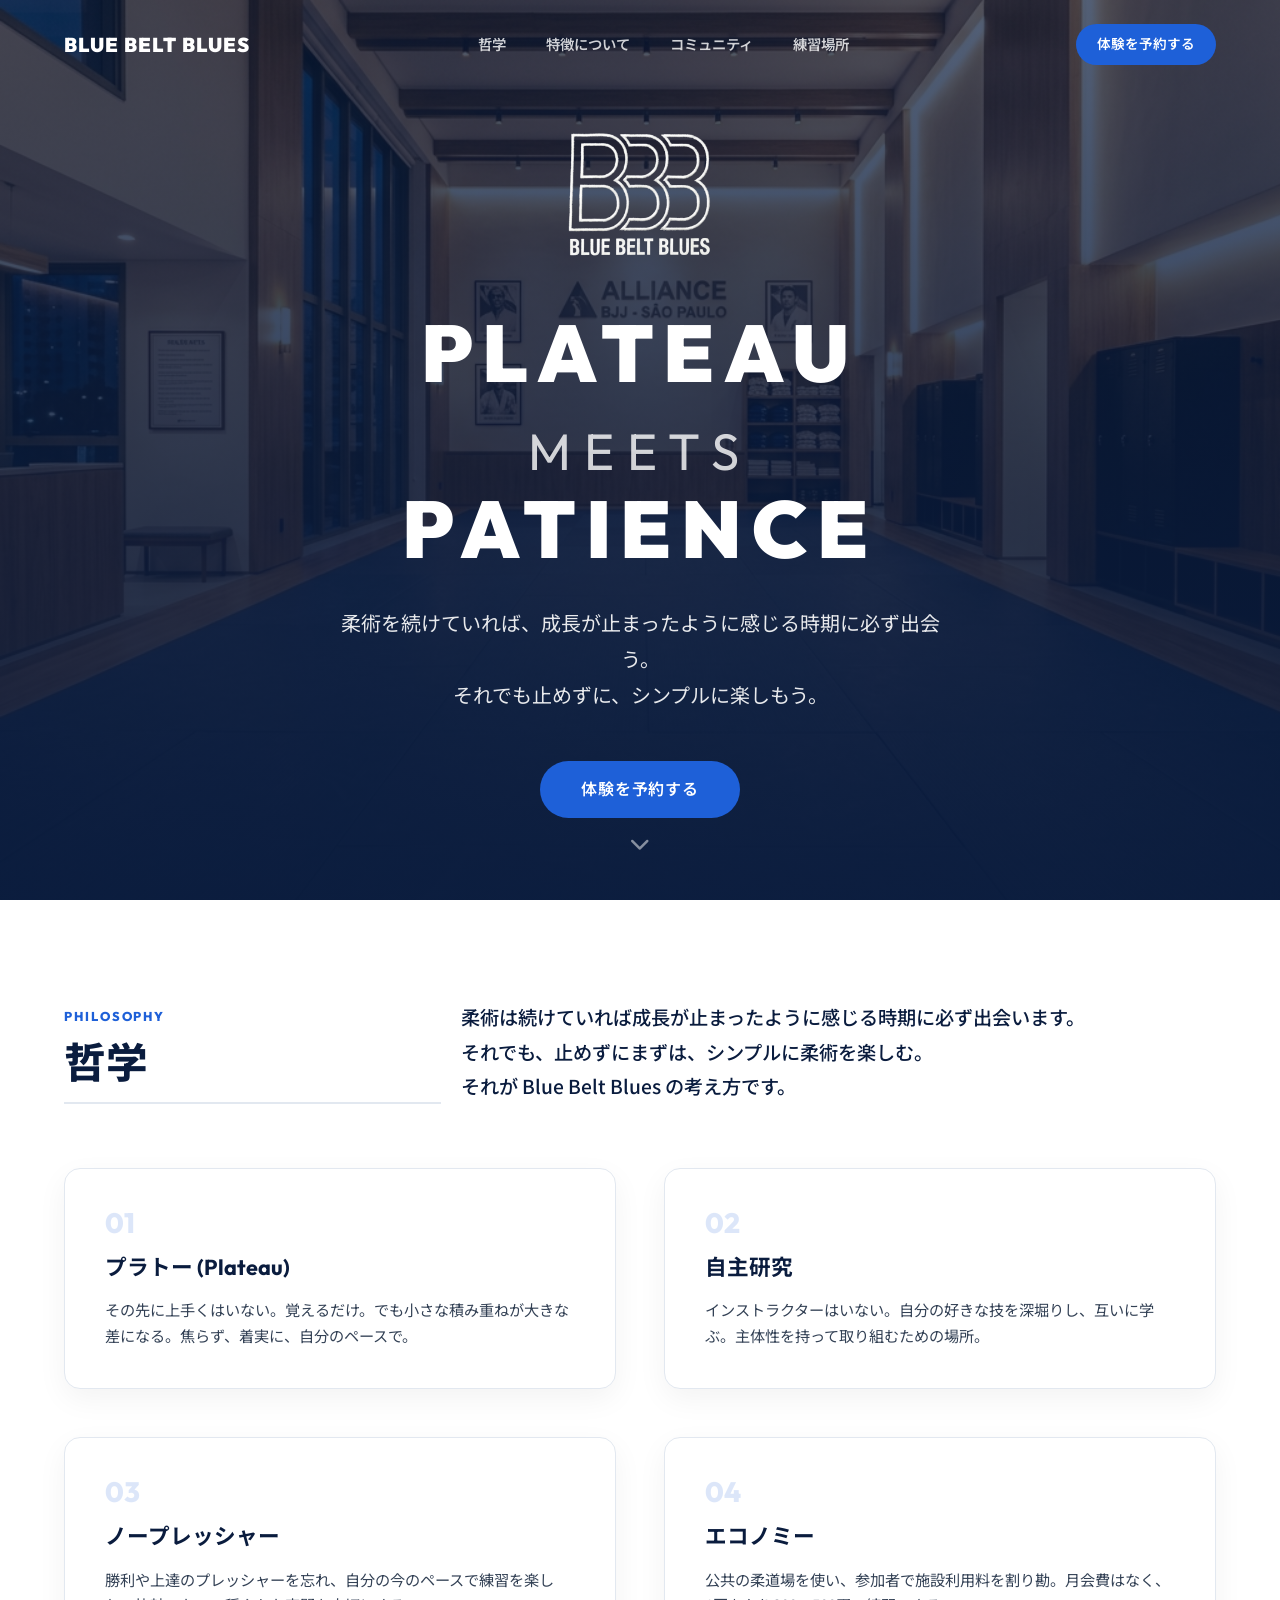
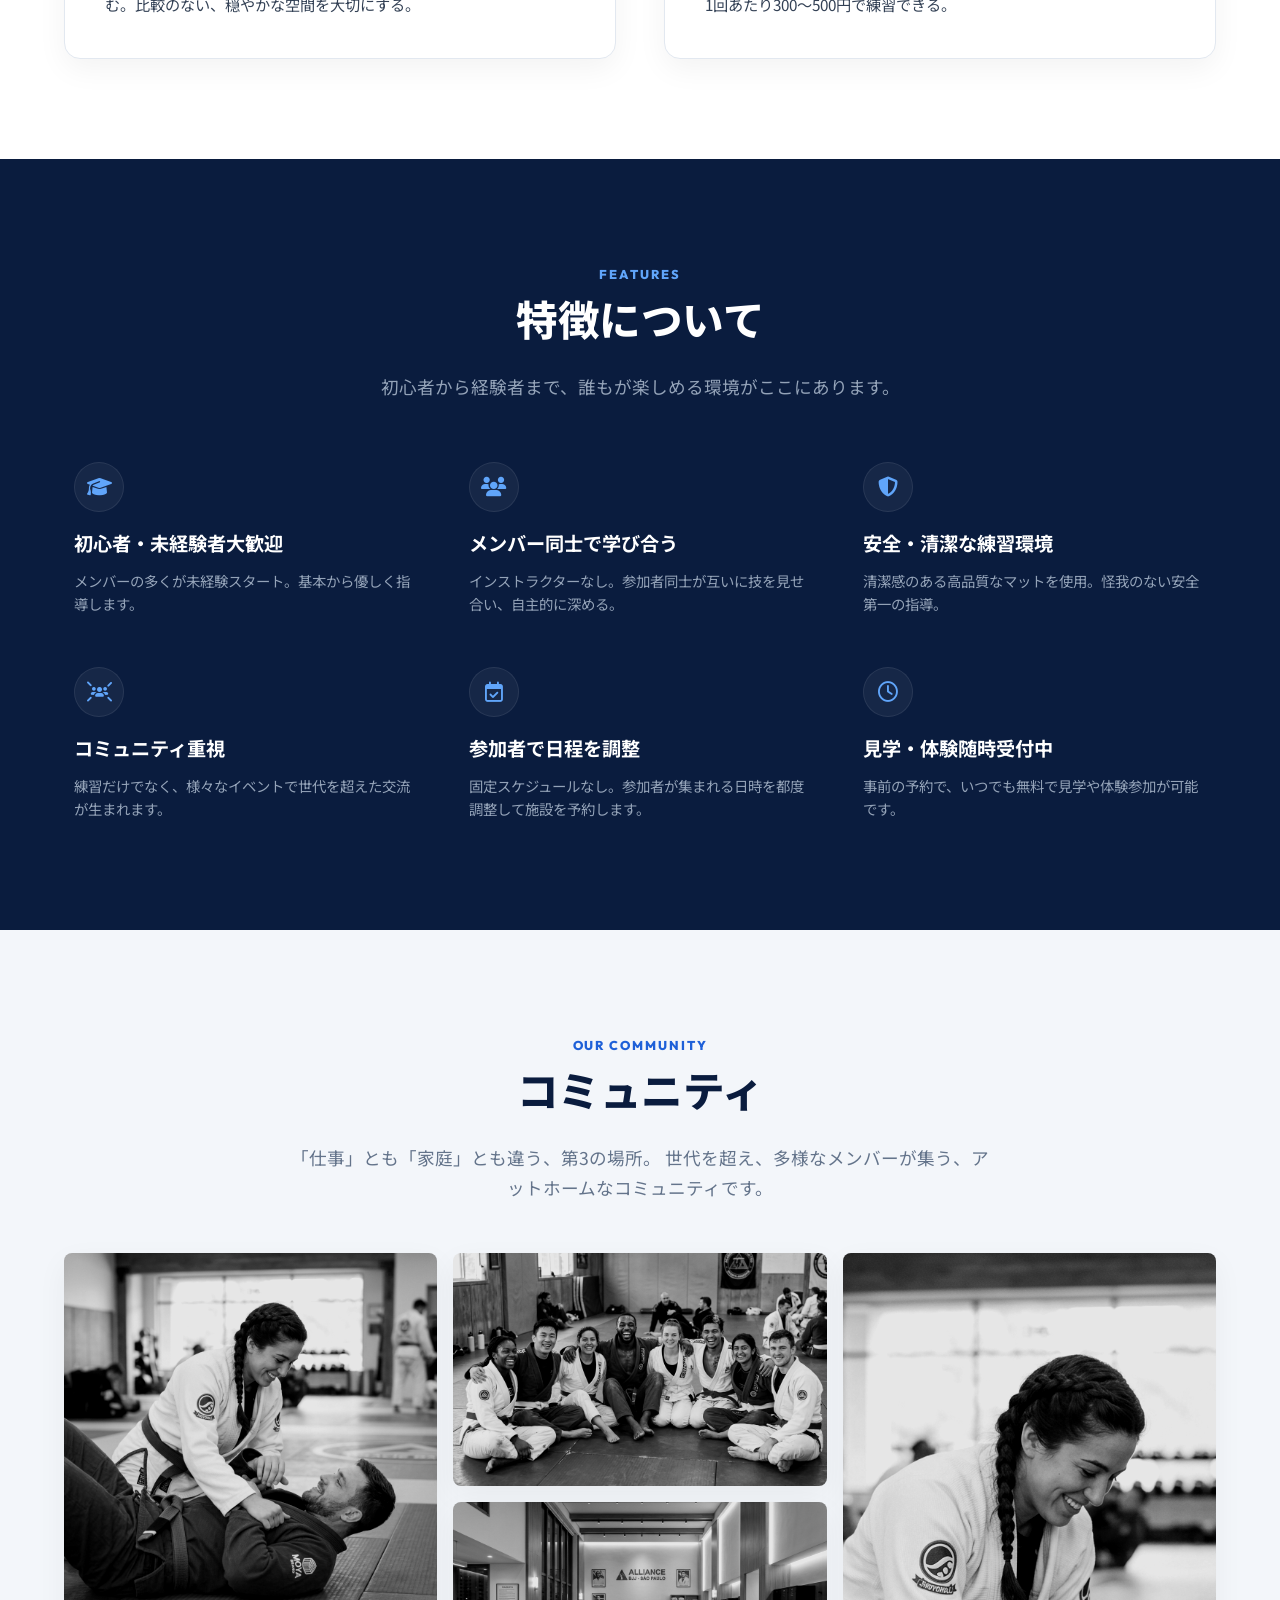
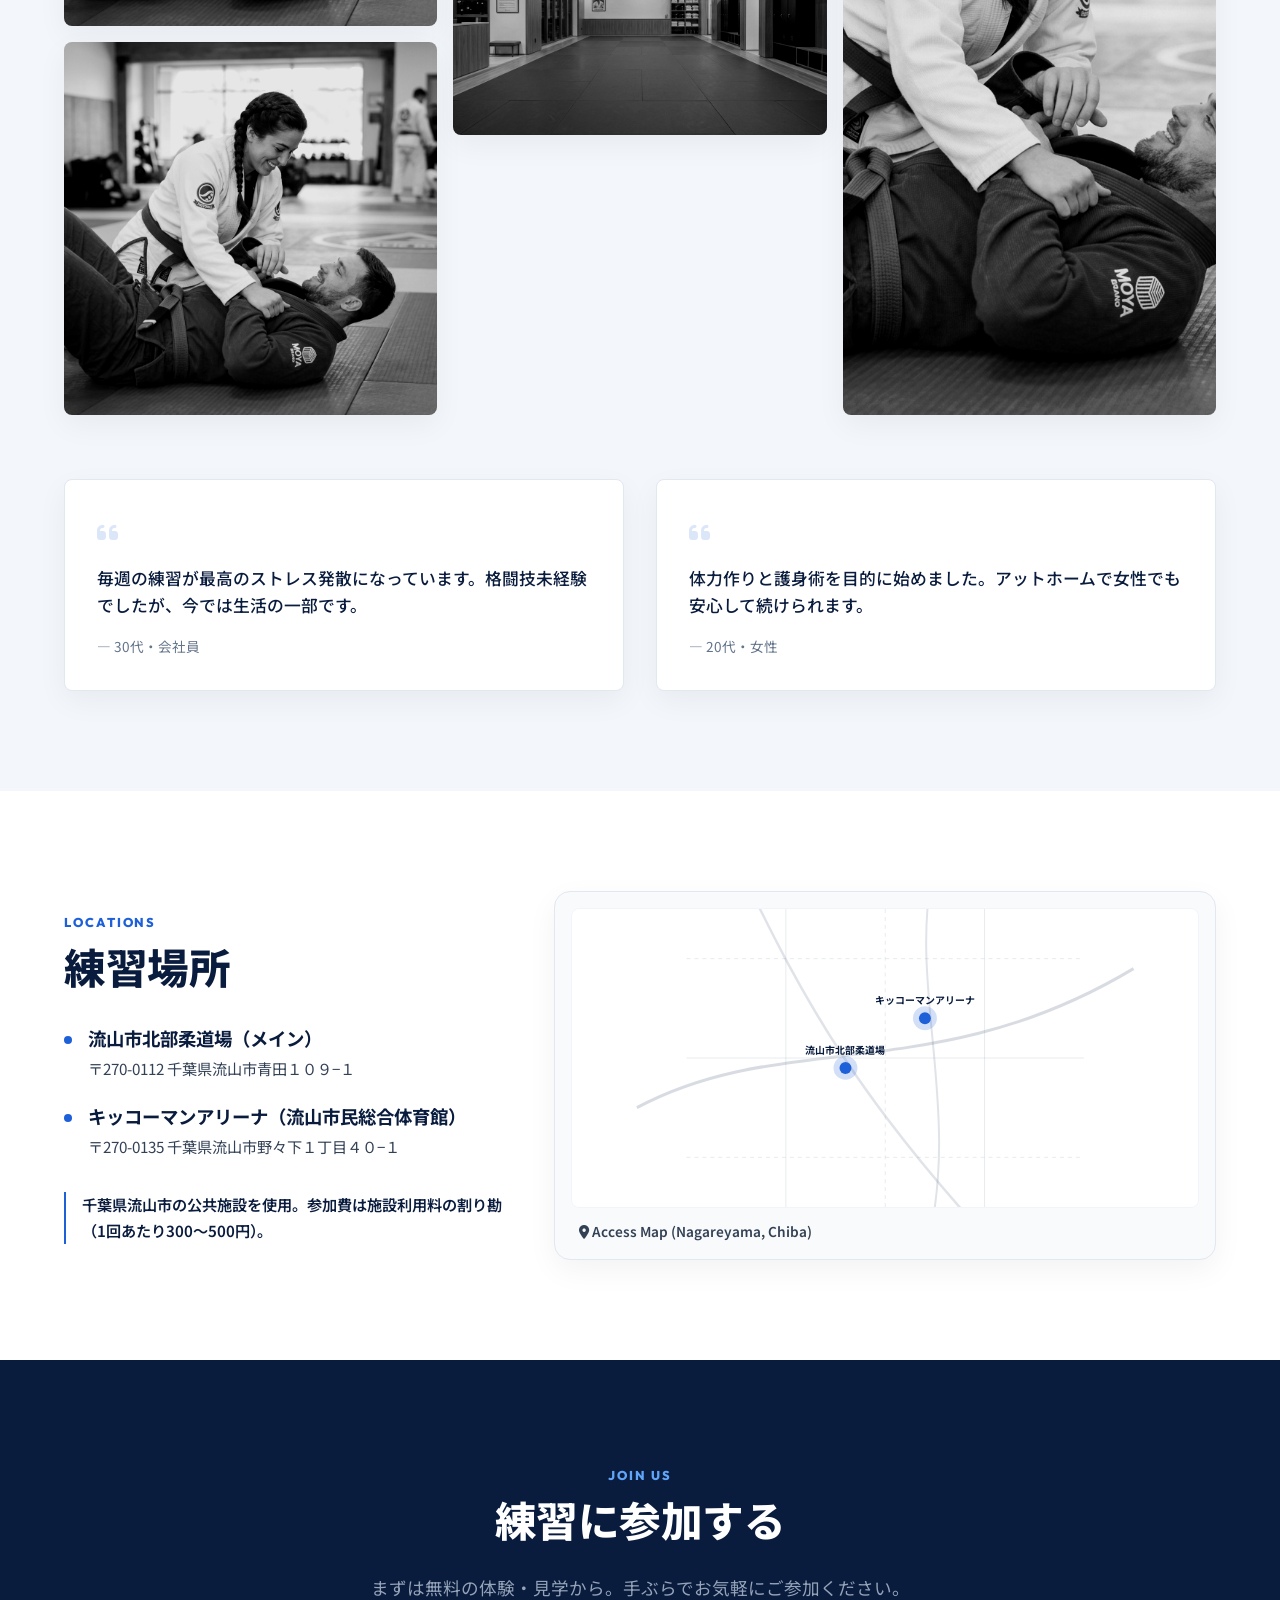
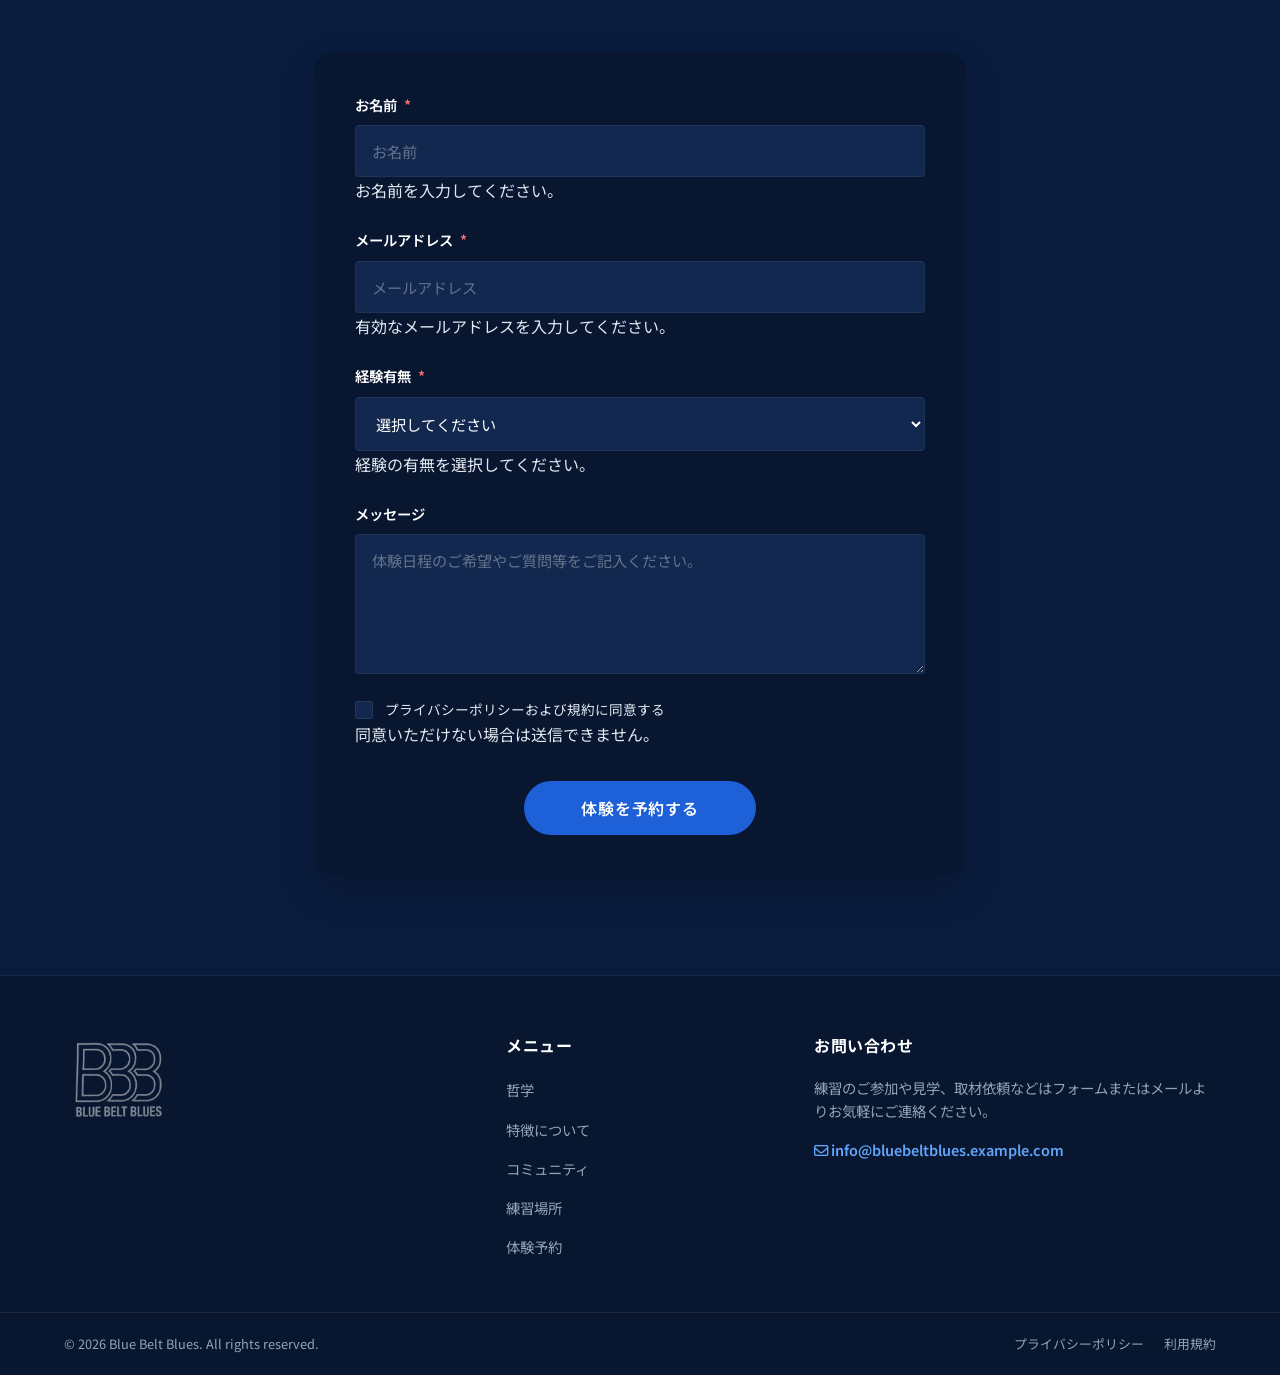
==== index.html @ 2634e416 "Add favicon with black background for tab visibility Co-Authored-By: Claude Opus 4.7 (1M context) <n" ====
<!DOCTYPE html>
<html lang="ja">
<head>
  <meta charset="UTF-8">
  <meta name="viewport" content="width=device-width, initial-scale=1.0">
  <meta name="description" content="社会人向けブラジリアン柔術サークル『Blue Belt Blues（ブルーベルトブルース）』公式サイト。シンプルに柔術を楽しむ。初心者歓迎、千葉県流山市で活動中。">
  <meta name="keywords" content="Blue Belt Blues, 柔術サークル, ブラジリアン柔術, BJJ, 流山市, 千葉, 格闘技, 社会人サークル, プラトー">
  
  <!-- Open Graph / Facebook -->
  <meta property="og:type" content="website">
  <meta property="og:url" content="https://blue-belt-blues.jp/">
  <meta property="og:title" content="Blue Belt Blues | 社会人ブラジリアン柔術サークル">
  <meta property="og:description" content="「PLATEAU MEETS PATIENCE」柔術を続けていれば、成長が止まったように感じる時期に必ず出会う。それでも止めずに、シンプルに楽しもう。Blue Belt Blues公式サイト。">
  <meta property="og:image" content="images/og-image.jpg">

  <!-- Twitter -->
  <meta property="twitter:card" content="summary_large_image">
  <meta property="twitter:title" content="Blue Belt Blues | 社会人ブラジリアン柔術サークル">
  <meta property="twitter:description" content="「PLATEAU MEETS PATIENCE」柔術を続けていれば、成長が止まったように感じる時期に必ず出会う。それでも止めずに、シンプルに楽しもう。Blue Belt Blues公式サイト。">
  <meta property="twitter:image" content="images/og-image.jpg">

  <title>Blue Belt Blues | 社会人ブラジリアン柔術サークル</title>

  <!-- Favicon -->
  <link rel="icon" href="images/favicon.ico" sizes="any">
  <link rel="icon" type="image/png" href="images/favicon-512.png">
  <link rel="apple-touch-icon" href="images/apple-touch-icon.png">

  <!-- Google Fonts -->
  <link rel="preconnect" href="https://fonts.googleapis.com">
  <link rel="preconnect" href="https://fonts.gstatic.com" crossorigin>
  <link href="https://fonts.googleapis.com/css2?family=Noto+Sans+JP:wght@300;400;500;700;900&family=Outfit:wght@400;600;700;800;900&display=swap" rel="stylesheet">
  
  <!-- FontAwesome Icons -->
  <link rel="stylesheet" href="https://cdnjs.cloudflare.com/ajax/libs/font-awesome/6.4.0/css/all.min.css">
  
  <!-- Stylesheets -->
  <link rel="stylesheet" href="styles.css">
</head>
<body>

  <!-- Navigation Bar -->
  <header id="main-header" class="header-nav">
    <div class="container nav-container">
      <a href="#" class="logo" id="header-logo">
        <span class="logo-accent">BLUE BELT BLUES</span>
      </a>
      <nav class="nav-links" id="main-nav">
        <a href="#philosophy" class="nav-link">哲学</a>
        <a href="#features" class="nav-link">特徴について</a>
        <a href="#community" class="nav-link">コミュニティ</a>
        <a href="#locations" class="nav-link">練習場所</a>
      </nav>
      <div class="nav-cta">
        <a href="#contact" class="btn btn-primary" id="nav-cta-btn">体験を予約する</a>
      </div>
      <button class="mobile-menu-toggle" id="menu-toggle" aria-label="メニューを開く">
        <span class="bar"></span>
        <span class="bar"></span>
        <span class="bar"></span>
      </button>
    </div>
  </header>

  <main>
    <!-- Hero Section -->
    <section id="hero" class="hero-section">
      <div class="hero-overlay"></div>
      <div class="container hero-container text-center">
        <div class="hero-content scroll-reveal">
          
          <!-- Logo Graphic -->
          <div class="logo-graphic-wrapper">
            <img src="images/logo.png" alt="Blue Belt Blues Logo" class="bbb-logo">
          </div>

          <h1 class="hero-title tracking-wide">
            PLATEAU<br>
            <span class="meets-text">MEETS</span><br>
            PATIENCE
          </h1>
          
          <p class="hero-subtitle">
            柔術を続けていれば、成長が止まったように感じる時期に必ず出会う。<br>
            それでも止めずに、シンプルに楽しもう。
          </p>
          
          <div class="hero-actions justify-center">
            <a href="#contact" class="btn btn-primary btn-large" id="hero-primary-cta">
              体験を予約する
            </a>
          </div>
        </div>
      </div>
      <div class="scroll-down-indicator">
        <a href="#philosophy" aria-label="哲学セクションへスクロール">
          <i class="fa-solid fa-chevron-down"></i>
        </a>
      </div>
    </section>

    <!-- Philosophy Section (哲学) -->
    <section id="philosophy" class="philosophy-section section-padding">
      <div class="container">
        
        <div class="philosophy-intro-grid scroll-reveal">
          <div class="philosophy-header">
            <span class="section-tag">PHILOSOPHY</span>
            <h2 class="section-title">哲学</h2>
          </div>
          <div class="philosophy-desc-wrapper">
            <p class="section-desc text-large">
              柔術は続けていれば成長が止まったように感じる時期に必ず出会います。<br>
              それでも、止めずにまずは、シンプルに柔術を楽しむ。<br>
              それが Blue Belt Blues の考え方です。
            </p>
          </div>
        </div>

        <div class="grid grid-2-cols gap-lg">
          <!-- Phil Card 1 -->
          <div class="card phil-card scroll-reveal-up" id="phil-card-1">
            <div class="card-num">01</div>
            <h3>プラトー (Plateau)</h3>
            <p>その先に上手くはいない。覚えるだけ。でも小さな積み重ねが大きな差になる。焦らず、着実に、自分のペースで。</p>
          </div>

          <!-- Phil Card 2 -->
          <div class="card phil-card scroll-reveal-up" id="phil-card-2" style="animation-delay: 0.1s;">
            <div class="card-num">02</div>
            <h3>自主研究</h3>
            <p>インストラクターはいない。自分の好きな技を深堀りし、互いに学ぶ。主体性を持って取り組むための場所。</p>
          </div>

          <!-- Phil Card 3 -->
          <div class="card phil-card scroll-reveal-up" id="phil-card-3" style="animation-delay: 0.2s;">
            <div class="card-num">03</div>
            <h3>ノープレッシャー</h3>
            <p>勝利や上達のプレッシャーを忘れ、自分の今のペースで練習を楽しむ。比較のない、穏やかな空間を大切にする。</p>
          </div>

          <!-- Phil Card 4 -->
          <div class="card phil-card scroll-reveal-up" id="phil-card-4" style="animation-delay: 0.3s;">
            <div class="card-num">04</div>
            <h3>エコノミー</h3>
            <p>公共の柔道場を使い、参加者で施設利用料を割り勘。月会費はなく、1回あたり300〜500円で練習できる。</p>
          </div>
        </div>
      </div>
    </section>

    <!-- Features Section (特徴について) -->
    <section id="features" class="features-section section-padding dark-bg">
      <div class="container">
        <div class="section-header text-center scroll-reveal">
          <span class="section-tag">FEATURES</span>
          <h2 class="section-title">特徴について</h2>
          <p class="section-subtitle">初心者から経験者まで、誰もが楽しめる環境がここにあります。</p>
        </div>

        <div class="grid grid-3-cols gap-md">
          <!-- Feature Item 1 -->
          <div class="feature-item-bbb scroll-reveal-up" id="feature-1">
            <div class="feature-icon-circle">
              <i class="fa-solid fa-graduation-cap"></i>
            </div>
            <h3>初心者・未経験者大歓迎</h3>
            <p>メンバーの多くが未経験スタート。基本から優しく指導します。</p>
          </div>

          <!-- Feature Item 2 -->
          <div class="feature-item-bbb scroll-reveal-up" id="feature-2" style="animation-delay: 0.05s;">
            <div class="feature-icon-circle">
              <i class="fa-solid fa-users"></i>
            </div>
            <h3>メンバー同士で学び合う</h3>
            <p>インストラクターなし。参加者同士が互いに技を見せ合い、自主的に深める。</p>
          </div>

          <!-- Feature Item 3 -->
          <div class="feature-item-bbb scroll-reveal-up" id="feature-3" style="animation-delay: 0.1s;">
            <div class="feature-icon-circle">
              <i class="fa-solid fa-shield-halved"></i>
            </div>
            <h3>安全・清潔な練習環境</h3>
            <p>清潔感のある高品質なマットを使用。怪我のない安全第一の指導。</p>
          </div>

          <!-- Feature Item 4 -->
          <div class="feature-item-bbb scroll-reveal-up" id="feature-4" style="animation-delay: 0.15s;">
            <div class="feature-icon-circle">
              <i class="fa-solid fa-users-rays"></i>
            </div>
            <h3>コミュニティ重視</h3>
            <p>練習だけでなく、様々なイベントで世代を超えた交流が生まれます。</p>
          </div>

          <!-- Feature Item 5 -->
          <div class="feature-item-bbb scroll-reveal-up" id="feature-5" style="animation-delay: 0.2s;">
            <div class="feature-icon-circle">
              <i class="fa-regular fa-calendar-check"></i>
            </div>
            <h3>参加者で日程を調整</h3>
            <p>固定スケジュールなし。参加者が集まれる日時を都度調整して施設を予約します。</p>
          </div>

          <!-- Feature Item 6 -->
          <div class="feature-item-bbb scroll-reveal-up" id="feature-6" style="animation-delay: 0.25s;">
            <div class="feature-icon-circle">
              <i class="fa-regular fa-clock"></i>
            </div>
            <h3>見学・体験随時受付中</h3>
            <p>事前の予約で、いつでも無料で見学や体験参加が可能です。</p>
          </div>
        </div>
      </div>
    </section>

    <!-- Community Section (コミュニティ) -->
    <section id="community" class="community-section section-padding">
      <div class="container">
        <div class="section-header text-center scroll-reveal">
          <span class="section-tag">OUR COMMUNITY</span>
          <h2 class="section-title">コミュニティ</h2>
          <p class="section-subtitle">「仕事」とも「家庭」とも違う、第3の場所。 世代を超え、多様なメンバーが集う、アットホームなコミュニティです。</p>
        </div>

        <!-- Dynamic Responsive Image Grid (B&W/Muted tones like mock) -->
        <div class="community-gallery-grid scroll-reveal">
          <div class="gallery-col col-left">
            <div class="gallery-img-wrapper item-square">
              <img src="images/gallery-2.jpg" alt="柔術の握手・練習" class="gallery-img-bbb">
            </div>
            <div class="gallery-img-wrapper item-square">
              <img src="images/gallery-2.jpg" alt="練習前の確認" class="gallery-img-bbb">
            </div>
          </div>
          <div class="gallery-col col-middle">
            <div class="gallery-img-wrapper item-wide">
              <img src="images/gallery-4.jpg" alt="サークルメンバーの円陣" class="gallery-img-bbb">
            </div>
            <div class="gallery-img-wrapper item-wide">
              <img src="images/hero-bg.jpg" alt="清潔な白いマットスペース" class="gallery-img-bbb">
            </div>
          </div>
          <div class="gallery-col col-right">
            <div class="gallery-img-wrapper item-tall">
              <img src="images/about-training.jpg" alt="道着の袖のクローズアップ" class="gallery-img-bbb">
            </div>
          </div>
        </div>

        <!-- Testimonials -->
        <div class="testimonials-container grid grid-2-cols gap-md scroll-reveal-up">
          <div class="testimonial-card">
            <div class="quote-icon"><i class="fa-solid fa-quote-left"></i></div>
            <p class="testimonial-text">毎週の練習が最高のストレス発散になっています。格闘技未経験でしたが、今では生活の一部です。</p>
            <span class="testimonial-author">— 30代・会社員</span>
          </div>

          <div class="testimonial-card">
            <div class="quote-icon"><i class="fa-solid fa-quote-left"></i></div>
            <p class="testimonial-text">体力作りと護身術を目的に始めました。アットホームで女性でも安心して続けられます。</p>
            <span class="testimonial-author">— 20代・女性</span>
          </div>
        </div>

      </div>
    </section>

    <!-- Practice Location Section (練習場所) -->
    <section id="locations" class="location-section section-padding">
      <div class="container">
        
        <div class="location-grid scroll-reveal">
          
          <!-- Left side: Locations list -->
          <div class="location-info-column">
            <span class="section-tag">LOCATIONS</span>
            <h2 class="section-title">練習場所</h2>
            
            <div class="location-list">
              <div class="location-item-bbb">
                <div class="loc-bullet"></div>
                <div>
                  <h4>流山市北部柔道場（メイン）</h4>
                  <p>〒270-0112 千葉県流山市青田１０９−１</p>
                </div>
              </div>

              <div class="location-item-bbb">
                <div class="loc-bullet"></div>
                <div>
                  <h4>キッコーマンアリーナ（流山市民総合体育館）</h4>
                  <p>〒270-0135 千葉県流山市野々下１丁目４０−１</p>
                </div>
              </div>
            </div>

            <p class="location-footnote">
              千葉県流山市の公共施設を使用。参加費は施設利用料の割り勘（1回あたり300〜500円）。
            </p>
          </div>

          <!-- Right side: Vector-styled map placeholder -->
          <div class="location-map-column">
            <div class="map-illustration-card">
              <div class="map-bg-pattern">
                <svg width="100%" height="100%" viewBox="0 0 400 300" fill="none" xmlns="http://www.w3.org/2000/svg">
                  <!-- Abstract grid lines mapping Tokyo area -->
                  <path d="M0 50H400" stroke="currentColor" stroke-width="1" stroke-dasharray="4 4" opacity="0.15"/>
                  <path d="M0 150H400" stroke="currentColor" stroke-width="1" opacity="0.15"/>
                  <path d="M0 250H400" stroke="currentColor" stroke-width="1" stroke-dasharray="4 4" opacity="0.15"/>
                  <path d="M100 0V300" stroke="currentColor" stroke-width="1" opacity="0.15"/>
                  <path d="M200 0V300" stroke="currentColor" stroke-width="1" stroke-dasharray="4 4" opacity="0.15"/>
                  <path d="M300 0V300" stroke="currentColor" stroke-width="1" opacity="0.15"/>
                  
                  <!-- Abstract major roads -->
                  <path d="M-50 200C100 120 250 180 450 60" stroke="currentColor" stroke-width="3" opacity="0.25"/>
                  <path d="M50 -50C120 100 180 200 320 350" stroke="currentColor" stroke-width="2.5" opacity="0.2"/>
                  <path d="M250 -50C220 80 280 200 240 350" stroke="currentColor" stroke-width="2" opacity="0.2"/>
                  
                  <!-- Location Markers -->
                  <!-- 流山市北部柔道場 -->
                  <g class="marker" transform="translate(160, 160)">
                    <circle r="12" fill="var(--accent-blue)" opacity="0.2"/>
                    <circle r="6" fill="var(--accent-blue)"/>
                    <text y="-14" font-family="inherit" font-size="10" font-weight="700" fill="currentColor" text-anchor="middle">流山市北部柔道場</text>
                  </g>

                  <!-- キッコーマンアリーナ -->
                  <g class="marker" transform="translate(240, 110)">
                    <circle r="12" fill="var(--accent-blue)" opacity="0.2"/>
                    <circle r="6" fill="var(--accent-blue)"/>
                    <text y="-14" font-family="inherit" font-size="10" font-weight="700" fill="currentColor" text-anchor="middle">キッコーマンアリーナ</text>
                  </g>
                </svg>
              </div>
              <div class="map-controls">
                <span><i class="fa-solid fa-location-dot icon-left"></i> Access Map (Nagareyama, Chiba)</span>
              </div>
            </div>
          </div>

        </div>

      </div>
    </section>

    <!-- Join Section (練習に参加する) -->
    <section id="contact" class="contact-section section-padding dark-bg">
      <div class="container container-narrow">
        <div class="section-header text-center scroll-reveal">
          <span class="section-tag">JOIN US</span>
          <h2 class="section-title">練習に参加する</h2>
          <p class="section-subtitle">まずは無料の体験・見学から。手ぶらでお気軽にご参加ください。</p>
        </div>

        <div class="contact-form-wrapper-bbb scroll-reveal-up" id="contact-box">
          <form id="contact-form" novalidate>
            <div class="form-grid-bbb">
              <!-- Name -->
              <div class="form-group-bbb">
                <label for="form-name">お名前 <span class="required-bbb">*</span></label>
                <input type="text" id="form-name" name="name" placeholder="お名前" required>
                <span class="error-message" id="error-name">お名前を入力してください。</span>
              </div>

              <!-- Email -->
              <div class="form-group-bbb">
                <label for="form-email">メールアドレス <span class="required-bbb">*</span></label>
                <input type="email" id="form-email" name="email" placeholder="メールアドレス" required>
                <span class="error-message" id="error-email">有効なメールアドレスを入力してください。</span>
              </div>

              <!-- Experience -->
              <div class="form-group-bbb">
                <label for="form-experience">経験有無 <span class="required-bbb">*</span></label>
                <select id="form-experience" name="experience" required>
                  <option value="">選択してください</option>
                  <option value="none">未経験（運動初心者歓迎）</option>
                  <option value="other-martial">他格闘技・武道経験あり</option>
                  <option value="experienced">柔術経験者</option>
                </select>
                <span class="error-message" id="error-experience">経験の有無を選択してください。</span>
              </div>

              <!-- Message -->
              <div class="form-group-bbb">
                <label for="form-message">メッセージ</label>
                <textarea id="form-message" name="message" rows="5" placeholder="体験日程のご希望やご質問等をご記入ください。"></textarea>
              </div>
            </div>

            <div class="form-consent-bbb">
              <label class="checkbox-container-bbb">
                <input type="checkbox" id="form-consent-check" name="consent" required>
                <span class="checkmark-bbb"></span>
                <span>プライバシーポリシーおよび規約に同意する</span>
              </label>
              <span class="error-message" id="error-consent">同意いただけない場合は送信できません。</span>
            </div>

            <div class="form-submit-bbb text-center">
              <button type="submit" class="btn btn-primary btn-large btn-submit-bbb" id="form-submit-btn">
                体験を予約する
              </button>
            </div>
          </form>
        </div>
      </div>
    </section>
  </main>

  <!-- Footer -->
  <footer class="footer">
    <div class="container footer-container">
      <div class="footer-info">
        <!-- Logo Graphic Small -->
        <div class="logo-graphic-wrapper-footer">
          <img src="images/logo.png" alt="Blue Belt Blues Logo" class="bbb-logo-footer">
        </div>
      </div>
      
      <div class="footer-nav">
        <h4>メニュー</h4>
        <ul>
          <li><a href="#philosophy">哲学</a></li>
          <li><a href="#features">特徴について</a></li>
          <li><a href="#community">コミュニティ</a></li>
          <li><a href="#locations">練習場所</a></li>
          <li><a href="#contact">体験予約</a></li>
        </ul>
      </div>

      <div class="footer-contact">
        <h4>お問い合わせ</h4>
        <p>練習のご参加や見学、取材依頼などはフォームまたはメールよりお気軽にご連絡ください。</p>
        <p class="email-contact"><i class="fa-regular fa-envelope icon-left"></i> info@bluebeltblues.example.com</p>
      </div>
    </div>
    
    <div class="footer-bottom">
      <div class="container bottom-container">
        <p class="copyright">&copy; 2026 Blue Belt Blues. All rights reserved.</p>
        <div class="bottom-links">
          <a href="#">プライバシーポリシー</a>
          <a href="#">利用規約</a>
        </div>
      </div>
    </div>
  </footer>

  <!-- Contact Form Success Modal -->
  <div class="modal" id="success-modal" aria-hidden="true" role="dialog" aria-labelledby="modal-title">
    <div class="modal-backdrop" id="modal-close-backdrop"></div>
    <div class="modal-content">
      <button class="modal-close" id="modal-close-btn" aria-label="閉じる">&times;</button>
      <div class="modal-body text-center">
        <div class="modal-success-icon">
          <i class="fa-solid fa-circle-check"></i>
        </div>
        <h3 id="modal-title">体験の予約を受付ました！</h3>
        <p>送信が完了しました。</p>
        <p class="modal-desc">ご入力いただいたメールアドレス宛に、自動返信メールを送信しました。24時間以内に担当者より集合場所や持ち物について、改めてご案内を差し上げます。</p>
        <button class="btn btn-primary" id="modal-confirm-btn">閉じる</button>
      </div>
    </div>
  </div>

  <!-- JavaScript -->
  <script src="app.js"></script>
</body>
</html>
---- styles.css ----
/* ==========================================================================
   Blue Belt Blues - Custom Stylesheet
   ========================================================================== */

/* --- Custom Variables & Theme Tokens --- */
:root {
  --bg-dark-blue: #0a1c3e;      /* Mockup dark sections */
  --bg-dark-secondary: #081630; /* Darker dark for header/footer */
  --bg-dark-input: #12284e;     /* Lighter dark for inputs */
  
  --bg-light: #ffffff;          /* Philosophy background */
  --bg-light-alt: #f3f6fa;      /* Community background */
  --bg-light-card: #ffffff;
  
  --border-light: #e2e8f0;
  --border-dark: rgba(255, 255, 255, 0.08);
  
  /* Primary blue accent */
  --accent-blue: #1e60d8;
  --accent-blue-hover: #164bb0;
  --accent-blue-light: #60a5fa;
  
  /* Text colors on dark */
  --text-dark-primary: #ffffff;
  --text-dark-secondary: #e2e8f0;
  --text-dark-muted: #94a3b8;
  
  /* Text colors on light */
  --text-light-primary: #0a1c3e;
  --text-light-secondary: #334155;
  --text-light-muted: #64748b;
  
  /* Fonts */
  --font-heading: 'Outfit', 'Noto Sans JP', sans-serif;
  --font-body: 'Noto Sans JP', sans-serif;
  
  --transition-smooth: all 0.4s cubic-bezier(0.16, 1, 0.3, 1);
  --transition-fast: all 0.2s ease;
  
  --radius-sm: 4px;
  --radius-md: 8px;
  --radius-lg: 16px;
  --radius-round: 50px;
  
  --shadow-card: 0 10px 30px rgba(0, 0, 0, 0.05);
  --shadow-card-dark: 0 15px 35px rgba(0, 0, 0, 0.2);
}

/* --- Reset & Setup --- */
*, *::before, *::after {
  box-sizing: border-box;
  margin: 0;
  padding: 0;
}

html {
  font-size: 16px;
  scroll-behavior: smooth;
}

body {
  font-family: var(--font-body);
  background-color: var(--bg-light);
  color: var(--text-light-secondary);
  line-height: 1.7;
  -webkit-font-smoothing: antialiased;
  overflow-x: hidden;
}

/* --- Typography --- */
h1, h2, h3, h4, h5, h6 {
  font-family: var(--font-heading);
  color: var(--text-light-primary);
  font-weight: 700;
  line-height: 1.3;
}

a {
  color: inherit;
  text-decoration: none;
  transition: var(--transition-fast);
}

/* --- Scroll Animation Reveals --- */
.scroll-reveal {
  opacity: 0;
  transform: translateY(20px);
  transition: var(--transition-smooth);
}

.scroll-reveal-up {
  opacity: 0;
  transform: translateY(35px);
  transition: var(--transition-smooth);
}

.scroll-reveal-left {
  opacity: 0;
  transform: translateX(-35px);
  transition: var(--transition-smooth);
}

.scroll-reveal-right {
  opacity: 0;
  transform: translateX(35px);
  transition: var(--transition-smooth);
}

.scroll-reveal.active,
.scroll-reveal-up.active,
.scroll-reveal-left.active,
.scroll-reveal-right.active {
  opacity: 1;
  transform: translate(0, 0);
}

/* --- Utilities --- */
.container {
  width: 90%;
  max-width: 1200px;
  margin: 0 auto;
}

.container-narrow {
  max-width: 650px;
}

.grid {
  display: grid;
  gap: 32px;
}

.grid-2-cols {
  grid-template-columns: 1fr;
}

.grid-3-cols {
  grid-template-columns: 1fr;
}

@media (min-width: 768px) {
  .grid-2-cols {
    grid-template-columns: repeat(2, 1fr);
  }
  .grid-3-cols {
    grid-template-columns: repeat(2, 1fr);
  }
}

@media (min-width: 1024px) {
  .grid-3-cols {
    grid-template-columns: repeat(3, 1fr);
  }
}

.gap-md { gap: 32px; }
.gap-lg { gap: 48px; }

.section-padding {
  padding: 100px 0;
}

.dark-bg {
  background-color: var(--bg-dark-blue);
  color: var(--text-dark-secondary);
}

.dark-bg h1, .dark-bg h2, .dark-bg h3, .dark-bg h4 {
  color: var(--text-dark-primary);
}

.text-center { text-align: center; }
.justify-center { justify-content: center; }
.align-center { align-items: center; }

.section-tag {
  display: inline-block;
  font-family: var(--font-heading);
  font-size: 0.8rem;
  font-weight: 800;
  letter-spacing: 0.15em;
  color: var(--accent-blue);
  margin-bottom: 8px;
}

.dark-bg .section-tag {
  color: var(--accent-blue-light);
}

.section-title {
  font-size: 2.2rem;
  font-weight: 800;
  margin-bottom: 24px;
  letter-spacing: -0.5px;
}

@media (min-width: 768px) {
  .section-title {
    font-size: 2.6rem;
  }
}

.section-subtitle {
  font-size: 1.1rem;
  color: var(--text-light-muted);
  max-width: 700px;
  margin: 0 auto 50px auto;
}

.dark-bg .section-subtitle {
  color: var(--text-dark-muted);
}

/* --- Buttons --- */
.btn {
  display: inline-flex;
  align-items: center;
  justify-content: center;
  padding: 12px 28px;
  border-radius: var(--radius-round);
  font-family: var(--font-heading);
  font-weight: 600;
  cursor: pointer;
  border: 1px solid transparent;
  transition: var(--transition-smooth);
}

.btn-primary {
  background-color: var(--accent-blue);
  color: #ffffff;
}

.btn-primary:hover {
  background-color: var(--accent-blue-hover);
  transform: translateY(-2px);
}

.btn-large {
  padding: 14px 40px;
  font-size: 1rem;
  letter-spacing: 0.05em;
}

/* --- Header / Navigation --- */
.header-nav {
  position: fixed;
  top: 0;
  left: 0;
  width: 100%;
  z-index: 1000;
  padding: 24px 0;
  transition: var(--transition-smooth);
}

.header-nav.scrolled {
  background: rgba(10, 28, 62, 0.95);
  backdrop-filter: blur(12px);
  -webkit-backdrop-filter: blur(12px);
  border-bottom: 1px solid var(--border-dark);
  padding: 16px 0;
}

.nav-container {
  display: flex;
  justify-content: space-between;
  align-items: center;
}

.logo {
  font-family: var(--font-heading);
  font-size: 1.25rem;
  font-weight: 900;
  color: #ffffff;
  letter-spacing: 1px;
}

.nav-links {
  display: none;
}

.nav-link {
  font-size: 0.9rem;
  font-weight: 600;
  color: rgba(255, 255, 255, 0.8);
}

.nav-link:hover {
  color: #ffffff;
}

.nav-cta {
  display: none;
}

.nav-cta .btn {
  padding: 8px 20px;
  font-size: 0.85rem;
}

/* Mobile Toggle */
.mobile-menu-toggle {
  display: flex;
  flex-direction: column;
  justify-content: space-between;
  width: 24px;
  height: 16px;
  background: transparent;
  border: none;
  cursor: pointer;
  z-index: 1001;
}

.mobile-menu-toggle .bar {
  width: 100%;
  height: 2px;
  background-color: #ffffff;
  transition: var(--transition-fast);
}

@media (min-width: 1024px) {
  .nav-links {
    display: flex;
    gap: 40px;
  }
  .nav-cta {
    display: block;
  }
  .mobile-menu-toggle {
    display: none;
  }
}

/* Mobile nav active overlay */
@media (max-width: 1023px) {
  .nav-links.active {
    display: flex;
    flex-direction: column;
    justify-content: center;
    align-items: center;
    position: fixed;
    top: 0;
    left: 0;
    width: 100%;
    height: 100vh;
    background-color: var(--bg-dark-secondary);
    gap: 32px;
    z-index: 999;
  }

  .nav-links.active a {
    font-size: 1.35rem;
    color: #ffffff;
  }

  .mobile-menu-toggle.active .bar:nth-child(1) {
    transform: translateY(7px) rotate(45deg);
  }
  
  .mobile-menu-toggle.active .bar:nth-child(2) {
    opacity: 0;
  }

  .mobile-menu-toggle.active .bar:nth-child(3) {
    transform: translateY(-7px) rotate(-45deg);
  }
}

/* --- Hero Section --- */
.hero-section {
  position: relative;
  min-height: 100vh;
  display: flex;
  align-items: center;
  justify-content: center;
  background-image: url('images/hero-bg.jpg');
  background-size: cover;
  background-position: center;
  padding-top: 120px;
  padding-bottom: 80px;
}

.hero-overlay {
  position: absolute;
  top: 0;
  left: 0;
  width: 100%;
  height: 100%;
  background: linear-gradient(180deg, rgba(10, 28, 62, 0.7) 0%, rgba(10, 28, 62, 0.95) 100%);
}

.hero-container {
  position: relative;
  z-index: 10;
}

/* Logo SVG Style in Hero */
.logo-graphic-wrapper {
  margin-bottom: 40px;
  display: flex;
  justify-content: center;
}

.bbb-logo {
  width: 180px;
  height: auto;
  display: block;
}

.hero-title {
  font-size: 3.5rem;
  font-weight: 900;
  color: #ffffff;
  line-height: 1.1;
  letter-spacing: 0.12em;
  margin-bottom: 32px;
}

.meets-text {
  font-size: 2.2rem;
  font-weight: 400;
  letter-spacing: 0.25em;
  opacity: 0.8;
}

@media (min-width: 768px) {
  .hero-title {
    font-size: 5rem;
  }
  .meets-text {
    font-size: 3.2rem;
  }
}

.hero-subtitle {
  font-size: 1.25rem;
  color: rgba(255, 255, 255, 0.9);
  max-width: 600px;
  margin: 0 auto 48px auto;
  line-height: 1.8;
  font-weight: 400;
}

.hero-actions {
  display: flex;
  gap: 16px;
}

/* Scroll indicator */
.scroll-down-indicator {
  position: absolute;
  bottom: 40px;
  left: 50%;
  transform: translateX(-50%);
  z-index: 10;
  font-size: 1.25rem;
  color: rgba(255, 255, 255, 0.5);
  animation: bounce 2s infinite;
}

@keyframes bounce {
  0%, 20%, 50%, 80%, 100% { transform: translateX(-50%) translateY(0); }
  40% { transform: translateX(-50%) translateY(-8px); }
  60% { transform: translateX(-50%) translateY(-4px); }
}

/* --- Philosophy Section (哲学) --- */
.philosophy-intro-grid {
  display: grid;
  grid-template-columns: 1fr;
  gap: 20px;
  margin-bottom: 64px;
}

@media (min-width: 768px) {
  .philosophy-intro-grid {
    grid-template-columns: 1fr 2fr;
    align-items: flex-end;
  }
}

.philosophy-header {
  border-bottom: 2px solid var(--border-light);
  padding-bottom: 12px;
}

.philosophy-header .section-title {
  margin-bottom: 0;
}

.text-large {
  font-size: 1.2rem;
  line-height: 1.8;
  color: var(--text-light-primary);
  font-weight: 500;
}

/* Philosophy Card Style */
.phil-card {
  background: var(--bg-light-card);
  border: 1px solid var(--border-light);
  border-radius: var(--radius-lg);
  padding: 40px;
  box-shadow: var(--shadow-card);
  display: flex;
  flex-direction: column;
  align-items: flex-start;
  transition: var(--transition-smooth);
}

.phil-card:hover {
  transform: translateY(-4px);
  border-color: #cbd5e1;
  box-shadow: 0 15px 35px rgba(0, 0, 0, 0.08);
}

.card-num {
  font-family: var(--font-heading);
  font-size: 1.75rem;
  font-weight: 800;
  color: var(--accent-blue);
  opacity: 0.15;
  margin-bottom: 16px;
  line-height: 1;
}

.phil-card h3 {
  font-size: 1.35rem;
  font-weight: 700;
  margin-bottom: 16px;
  color: var(--text-light-primary);
}

.phil-card p {
  font-size: 0.95rem;
  color: var(--text-light-secondary);
}

/* --- Features Section (特徴) --- */
.feature-item-bbb {
  display: flex;
  flex-direction: column;
  align-items: flex-start;
  transition: var(--transition-smooth);
  padding: 10px;
}

.feature-icon-circle {
  width: 50px;
  height: 50px;
  border-radius: var(--radius-round);
  background: rgba(255, 255, 255, 0.05);
  color: var(--accent-blue-light);
  display: flex;
  align-items: center;
  justify-content: center;
  font-size: 1.25rem;
  margin-bottom: 20px;
  transition: var(--transition-fast);
  border: 1px solid rgba(255, 255, 255, 0.08);
}

.feature-item-bbb:hover .feature-icon-circle {
  background: var(--accent-blue);
  color: #ffffff;
  border-color: var(--accent-blue);
  transform: scale(1.05);
}

.feature-item-bbb h3 {
  font-size: 1.2rem;
  font-weight: 700;
  margin-bottom: 12px;
}

.feature-item-bbb p {
  font-size: 0.9rem;
  color: var(--text-dark-muted);
  line-height: 1.6;
}

/* --- Community Section (コミュニティ) --- */
.community-section {
  background-color: var(--bg-light-alt);
}

/* Image Masonry Gallery (Muted B&W as Mockup) */
.community-gallery-grid {
  display: flex;
  flex-direction: column;
  gap: 16px;
  margin-bottom: 64px;
}

@media (min-width: 768px) {
  .community-gallery-grid {
    flex-direction: row;
  }
}

.gallery-col {
  flex: 1;
  display: flex;
  flex-direction: column;
  gap: 16px;
}

.gallery-img-wrapper {
  overflow: hidden;
  border-radius: var(--radius-md);
  position: relative;
  box-shadow: var(--shadow-card);
}

.item-square {
  aspect-ratio: 1 / 1;
}

.item-wide {
  aspect-ratio: 1.6 / 1;
}

.item-tall {
  height: 100%;
  aspect-ratio: 0.75 / 1;
}

@media (max-width: 767px) {
  .item-tall {
    aspect-ratio: 1 / 1;
  }
}

.gallery-img-bbb {
  width: 100%;
  height: 100%;
  object-fit: cover;
  filter: grayscale(100%) contrast(1.1) brightness(0.9);
  transition: var(--transition-smooth);
}

.gallery-img-wrapper:hover .gallery-img-bbb {
  filter: grayscale(0%) contrast(1.0) brightness(1.0);
  transform: scale(1.04);
}

/* Testimonials (2 columns, white cards) */
.testimonials-container {
  margin-top: 60px;
}

.testimonial-card {
  background: var(--bg-light-card);
  border: 1px solid var(--border-light);
  border-radius: var(--radius-md);
  padding: 32px;
  position: relative;
  box-shadow: var(--shadow-card);
}

.quote-icon {
  font-size: 1.5rem;
  color: var(--accent-blue);
  opacity: 0.15;
  margin-bottom: 12px;
}

.testimonial-text {
  font-size: 1.05rem;
  color: var(--text-light-primary);
  font-weight: 500;
  margin-bottom: 16px;
  line-height: 1.6;
}

.testimonial-author {
  font-size: 0.85rem;
  color: var(--text-light-muted);
  display: block;
}

/* --- Practice Location Section (練習場所) --- */
.location-grid {
  display: grid;
  grid-template-columns: 1fr;
  gap: 48px;
  align-items: center;
}

@media (min-width: 992px) {
  .location-grid {
    grid-template-columns: 1.2fr 1.8fr;
  }
}

.location-list {
  display: flex;
  flex-direction: column;
  gap: 24px;
  margin: 32px 0;
}

.location-item-bbb {
  display: flex;
  align-items: flex-start;
  gap: 16px;
}

.loc-bullet {
  width: 8px;
  height: 8px;
  border-radius: var(--radius-round);
  background-color: var(--accent-blue);
  margin-top: 8px;
  flex-shrink: 0;
}

.location-item-bbb h4 {
  font-size: 1.15rem;
  font-weight: 700;
  margin-bottom: 4px;
  color: var(--text-light-primary);
}

.location-item-bbb p {
  font-size: 0.95rem;
  color: var(--text-light-secondary);
}

.location-footnote {
  font-size: 0.95rem;
  color: var(--text-light-primary);
  font-weight: 600;
  border-left: 2px solid var(--accent-blue);
  padding-left: 16px;
  margin-top: 32px;
}

/* Vector Styled Map Placeholder */
.map-illustration-card {
  background: #f8fafc;
  border: 1px solid var(--border-light);
  border-radius: var(--radius-lg);
  padding: 16px;
  box-shadow: var(--shadow-card);
  position: relative;
  overflow: hidden;
}

.map-bg-pattern {
  background-color: #ffffff;
  border-radius: var(--radius-md);
  border: 1px solid #f1f5f9;
  height: 300px;
  color: var(--text-light-muted);
  position: relative;
}

.marker {
  cursor: pointer;
  transition: var(--transition-fast);
}

.marker:hover circle:first-child {
  opacity: 0.4;
  r: 16;
}

.marker text {
  font-weight: 700;
  fill: var(--text-light-primary);
  filter: drop-shadow(0px 2px 4px rgba(255, 255, 255, 0.9));
}

.map-controls {
  padding: 12px 8px 0 8px;
  font-size: 0.85rem;
  font-weight: 600;
  color: var(--text-light-secondary);
}

/* --- Join Practice Form Section --- */
.contact-form-wrapper-bbb {
  background: var(--bg-dark-secondary);
  border-radius: var(--radius-lg);
  padding: 40px;
  box-shadow: var(--shadow-card-dark);
}

@media (max-width: 576px) {
  .contact-form-wrapper-bbb {
    padding: 24px;
  }
}

.form-grid-bbb {
  display: flex;
  flex-direction: column;
  gap: 24px;
  margin-bottom: 24px;
}

.form-group-bbb {
  display: flex;
  flex-direction: column;
}

.form-group-bbb label {
  font-size: 0.9rem;
  font-weight: 600;
  color: var(--text-dark-primary);
  margin-bottom: 8px;
}

.required-bbb {
  color: #f87171;
  margin-left: 4px;
}

.form-group-bbb input[type="text"],
.form-group-bbb input[type="email"],
.form-group-bbb select,
.form-group-bbb textarea {
  background-color: var(--bg-dark-input);
  border: 1px solid rgba(255, 255, 255, 0.05);
  border-radius: var(--radius-sm);
  padding: 14px 16px;
  color: var(--text-dark-primary);
  font-family: inherit;
  font-size: 0.95rem;
  transition: var(--transition-fast);
}

.form-group-bbb input::placeholder,
.form-group-bbb textarea::placeholder {
  color: rgba(255, 255, 255, 0.35);
}

.form-group-bbb input:focus,
.form-group-bbb select:focus,
.form-group-bbb textarea:focus {
  outline: none;
  border-color: var(--accent-blue-light);
  box-shadow: 0 0 0 3px rgba(96, 165, 250, 0.15);
}

.form-group-bbb select option {
  background-color: var(--bg-dark-secondary);
  color: var(--text-dark-primary);
}

.form-group-bbb textarea {
  resize: vertical;
}

.form-consent-bbb {
  margin-bottom: 32px;
}

.checkbox-container-bbb {
  display: flex;
  align-items: center;
  position: relative;
  cursor: pointer;
  font-size: 0.85rem;
  color: var(--text-dark-secondary);
  user-select: none;
  gap: 12px;
}

.checkbox-container-bbb input {
  position: absolute;
  opacity: 0;
  cursor: pointer;
  height: 0;
  width: 0;
}

.checkmark-bbb {
  height: 18px;
  width: 18px;
  background-color: var(--bg-dark-input);
  border: 1px solid rgba(255, 255, 255, 0.08);
  border-radius: 3px;
  flex-shrink: 0;
  display: flex;
  align-items: center;
  justify-content: center;
  transition: var(--transition-fast);
}

.checkbox-container-bbb:hover input ~ .checkmark-bbb {
  border-color: rgba(255, 255, 255, 0.2);
}

.checkbox-container-bbb input:checked ~ .checkmark-bbb {
  background-color: var(--accent-blue);
  border-color: var(--accent-blue);
}

.checkmark-bbb::after {
  content: "";
  display: none;
  width: 4px;
  height: 8px;
  border: solid #ffffff;
  border-width: 0 2px 2px 0;
  transform: rotate(45deg) translate(-1px, -1px);
}

.checkbox-container-bbb input:checked ~ .checkmark-bbb::after {
  display: block;
}

.form-group-bbb.is-invalid input,
.form-group-bbb.is-invalid select,
.form-group-bbb.is-invalid textarea {
  border-color: #f87171;
  box-shadow: 0 0 0 3px rgba(248, 113, 113, 0.15);
}

.form-group-bbb.is-invalid .error-message,
.form-consent-bbb.is-invalid .error-message {
  display: block;
}

.btn-submit-bbb {
  width: 100%;
}

@media (min-width: 768px) {
  .btn-submit-bbb {
    width: auto;
    padding-left: 56px;
    padding-right: 56px;
  }
}

/* --- Footer --- */
.footer {
  background-color: var(--bg-dark-secondary);
  border-top: 1px solid var(--border-dark);
  padding: 60px 0 20px 0;
  color: var(--text-dark-muted);
}

.footer-container {
  display: grid;
  grid-template-columns: 1fr;
  gap: 40px;
  margin-bottom: 40px;
}

@media (min-width: 768px) {
  .footer-container {
    grid-template-columns: 1.5fr 1fr 1.5fr;
  }
}

.logo-graphic-wrapper-footer {
  display: flex;
}

.bbb-logo-footer {
  width: 110px;
  height: auto;
  display: block;
  opacity: 0.5;
}

.footer-nav h4, .footer-contact h4 {
  font-size: 1rem;
  margin-bottom: 20px;
  font-weight: 700;
  color: var(--text-dark-primary);
  letter-spacing: 0.5px;
}

.footer-nav ul {
  list-style: none;
}

.footer-nav ul li {
  margin-bottom: 12px;
}

.footer-nav ul li a {
  font-size: 0.9rem;
  color: var(--text-dark-muted);
}

.footer-nav ul li a:hover {
  color: #ffffff;
}

.footer-contact p {
  font-size: 0.9rem;
  line-height: 1.6;
  margin-bottom: 16px;
}

.email-contact {
  color: var(--accent-blue-light) !important;
  font-weight: 600;
}

.footer-bottom {
  border-top: 1px solid var(--border-dark);
  padding-top: 20px;
}

.bottom-container {
  display: flex;
  flex-direction: column;
  justify-content: space-between;
  align-items: center;
  gap: 16px;
}

@media (min-width: 768px) {
  .bottom-container {
    flex-direction: row;
  }
}

.copyright {
  font-size: 0.8rem;
}

.bottom-links {
  display: flex;
  gap: 20px;
}

.bottom-links a {
  font-size: 0.8rem;
}

.bottom-links a:hover {
  color: #ffffff;
}

/* --- Success Modal --- */
.modal {
  position: fixed;
  top: 0;
  left: 0;
  width: 100%;
  height: 100%;
  z-index: 2000;
  display: flex;
  align-items: center;
  justify-content: center;
  opacity: 0;
  pointer-events: none;
  transition: opacity 0.3s ease;
}

.modal.active {
  opacity: 1;
  pointer-events: auto;
}

.modal-backdrop {
  position: absolute;
  top: 0;
  left: 0;
  width: 100%;
  height: 100%;
  background-color: rgba(10, 28, 62, 0.8);
  backdrop-filter: blur(8px);
  -webkit-backdrop-filter: blur(8px);
}

.modal-content {
  position: relative;
  width: 90%;
  max-width: 480px;
  background: var(--bg-dark-secondary);
  border: 1px solid var(--border-dark);
  border-radius: var(--radius-lg);
  padding: 40px;
  box-shadow: 0 20px 50px rgba(0, 0, 0, 0.5);
  z-index: 10;
  transform: scale(0.9);
  transition: transform 0.3s cubic-bezier(0.16, 1, 0.3, 1);
  color: var(--text-dark-secondary);
}

.modal.active .modal-content {
  transform: scale(1);
}

.modal-close {
  position: absolute;
  top: 16px;
  right: 20px;
  font-size: 2rem;
  background: transparent;
  border: none;
  color: var(--text-dark-muted);
  cursor: pointer;
  line-height: 1;
  transition: var(--transition-fast);
}

.modal-close:hover {
  color: #ffffff;
}

.modal-success-icon {
  font-size: 3.5rem;
  color: var(--accent-blue-light);
  margin-bottom: 20px;
}

.modal-body h3 {
  font-size: 1.4rem;
  margin-bottom: 8px;
  color: #ffffff;
}

.modal-body p {
  margin-bottom: 12px;
}

.modal-body .modal-desc {
  font-size: 0.9rem;
  color: var(--text-dark-muted);
  margin-bottom: 32px;
  line-height: 1.6;
}

.modal-body button {
  width: 120px;
}
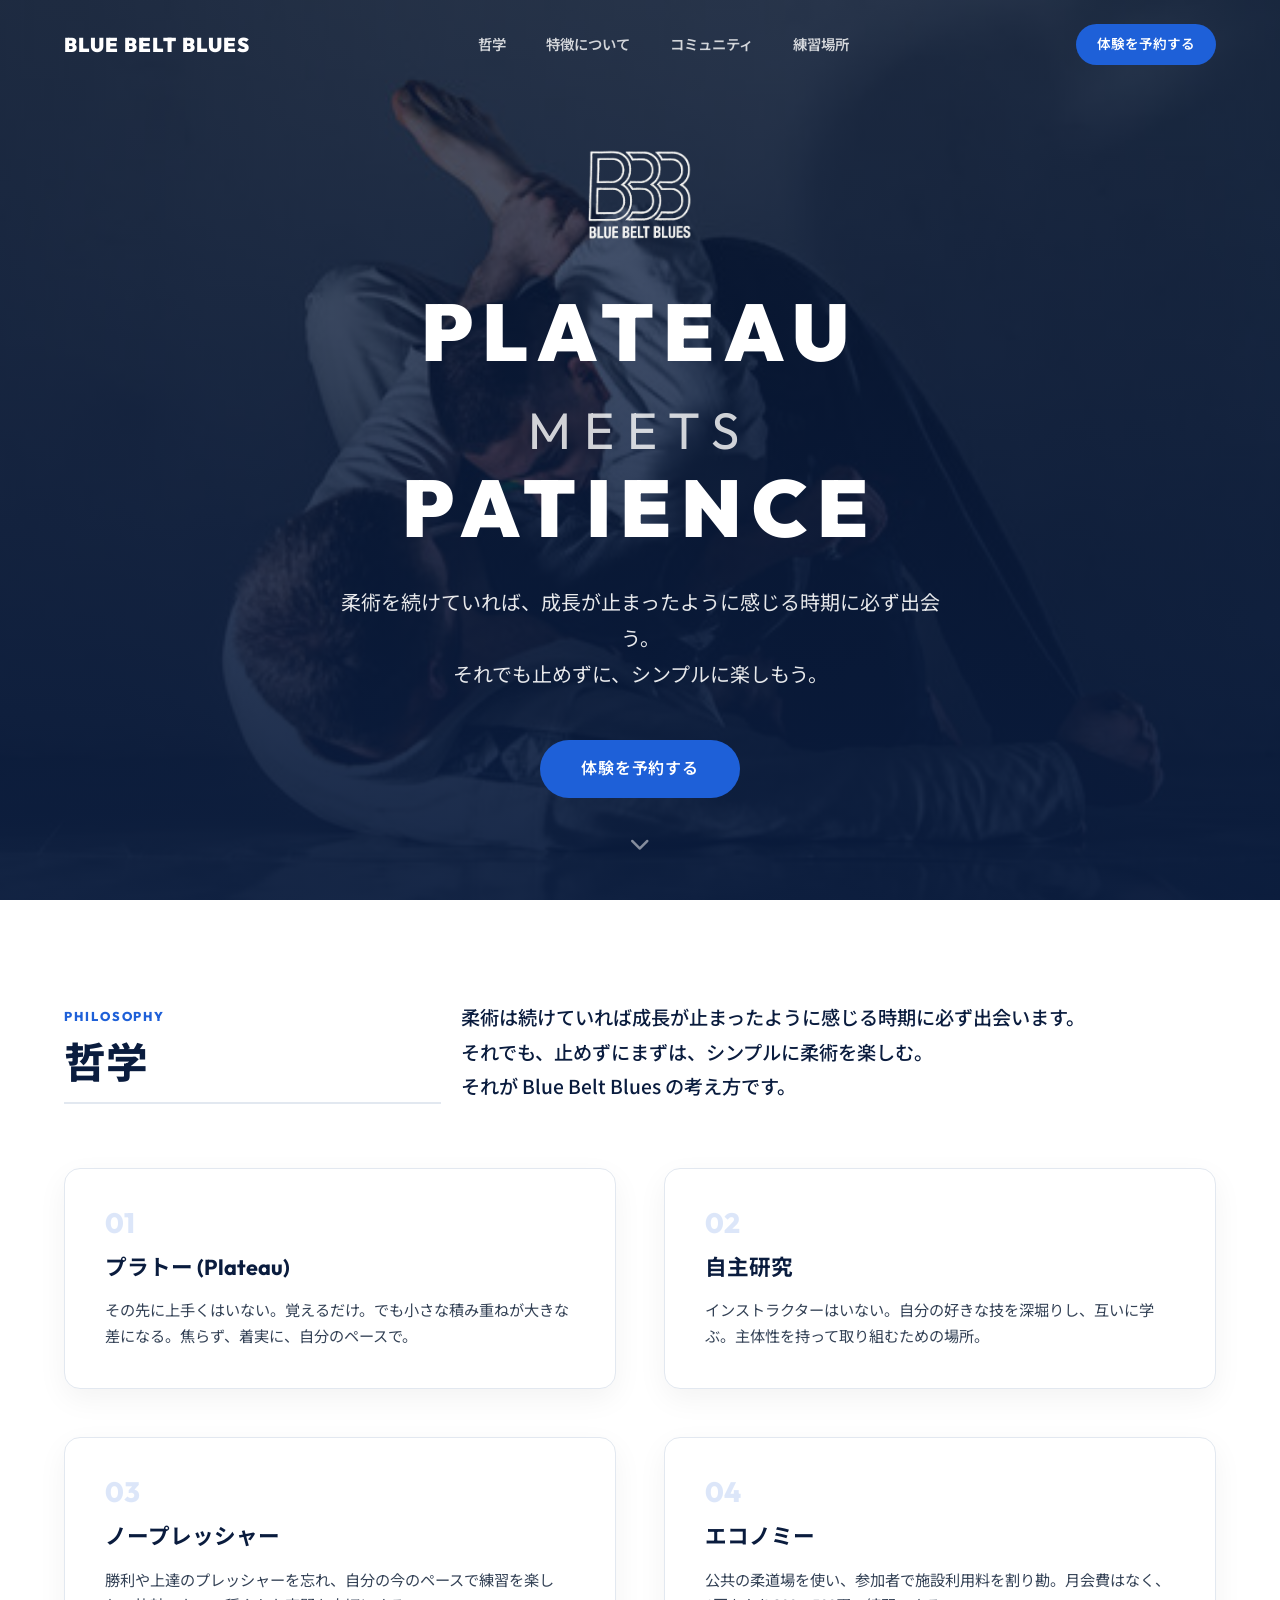
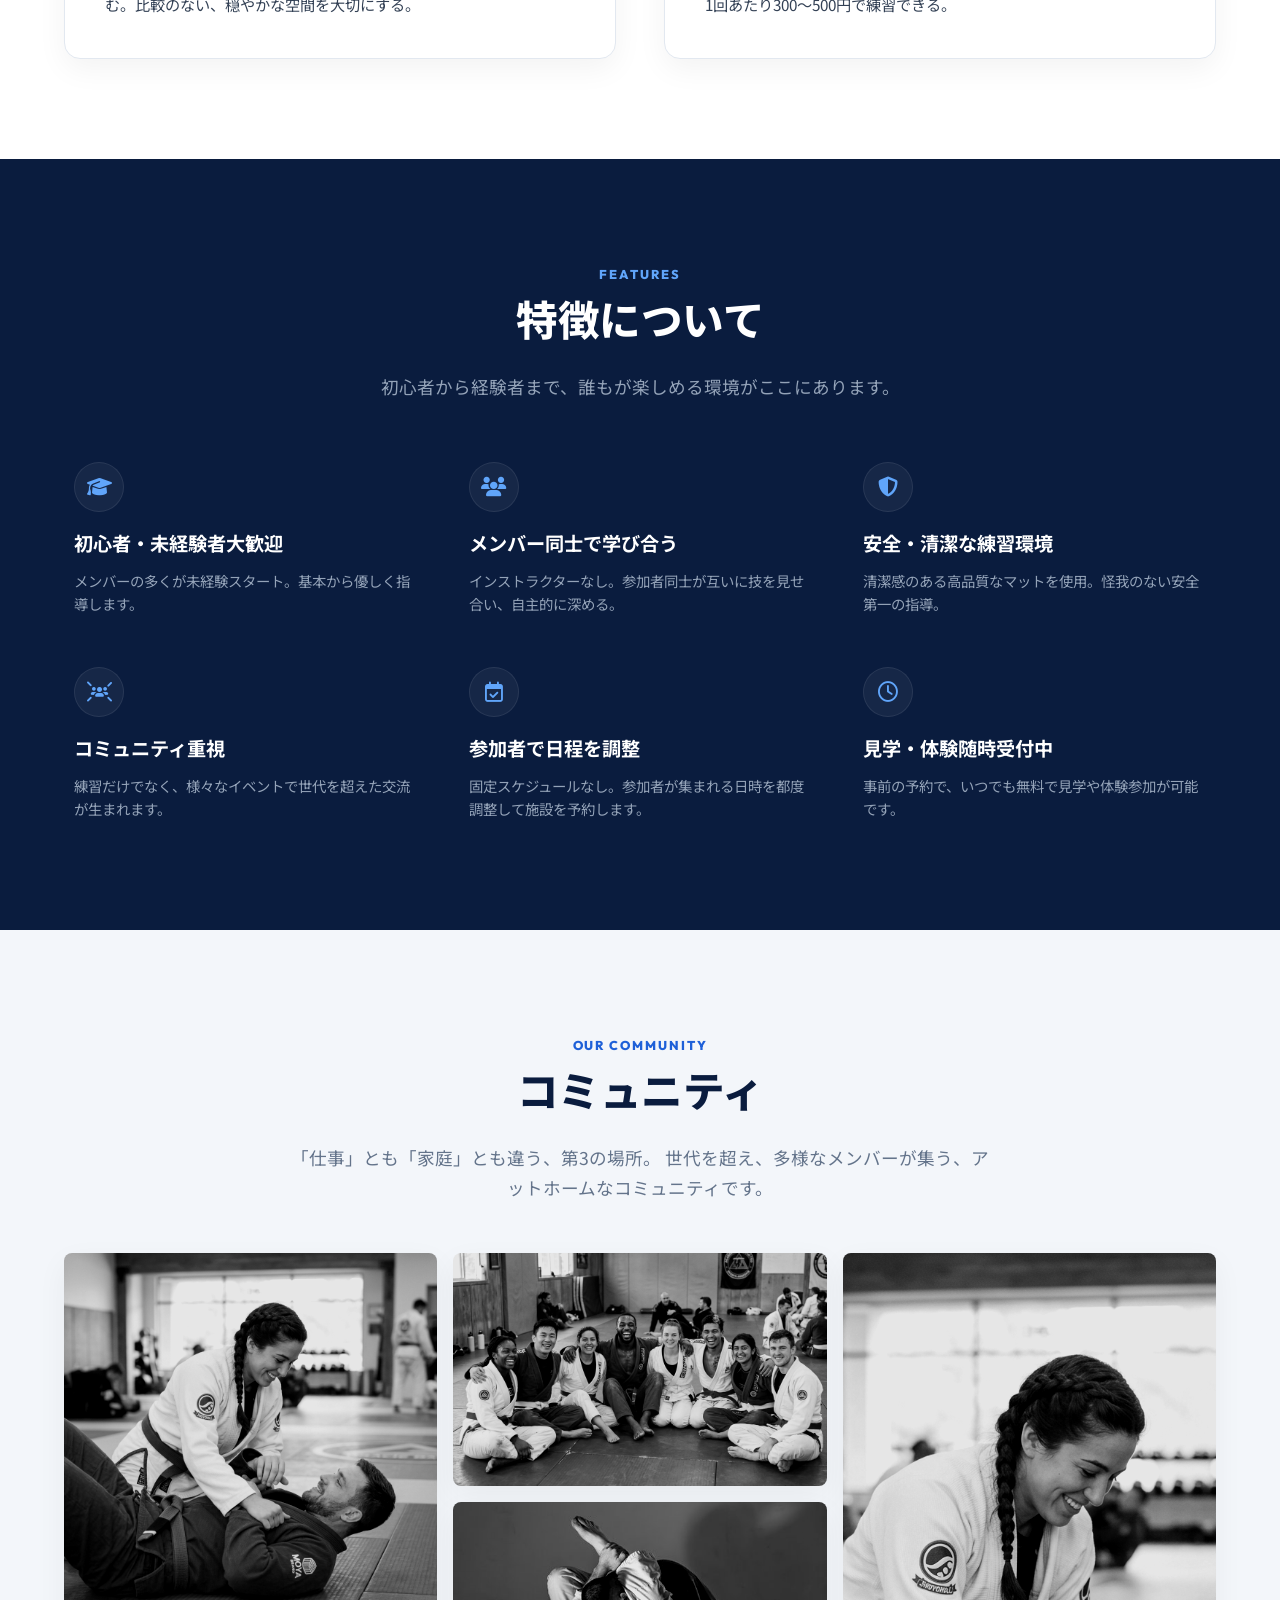
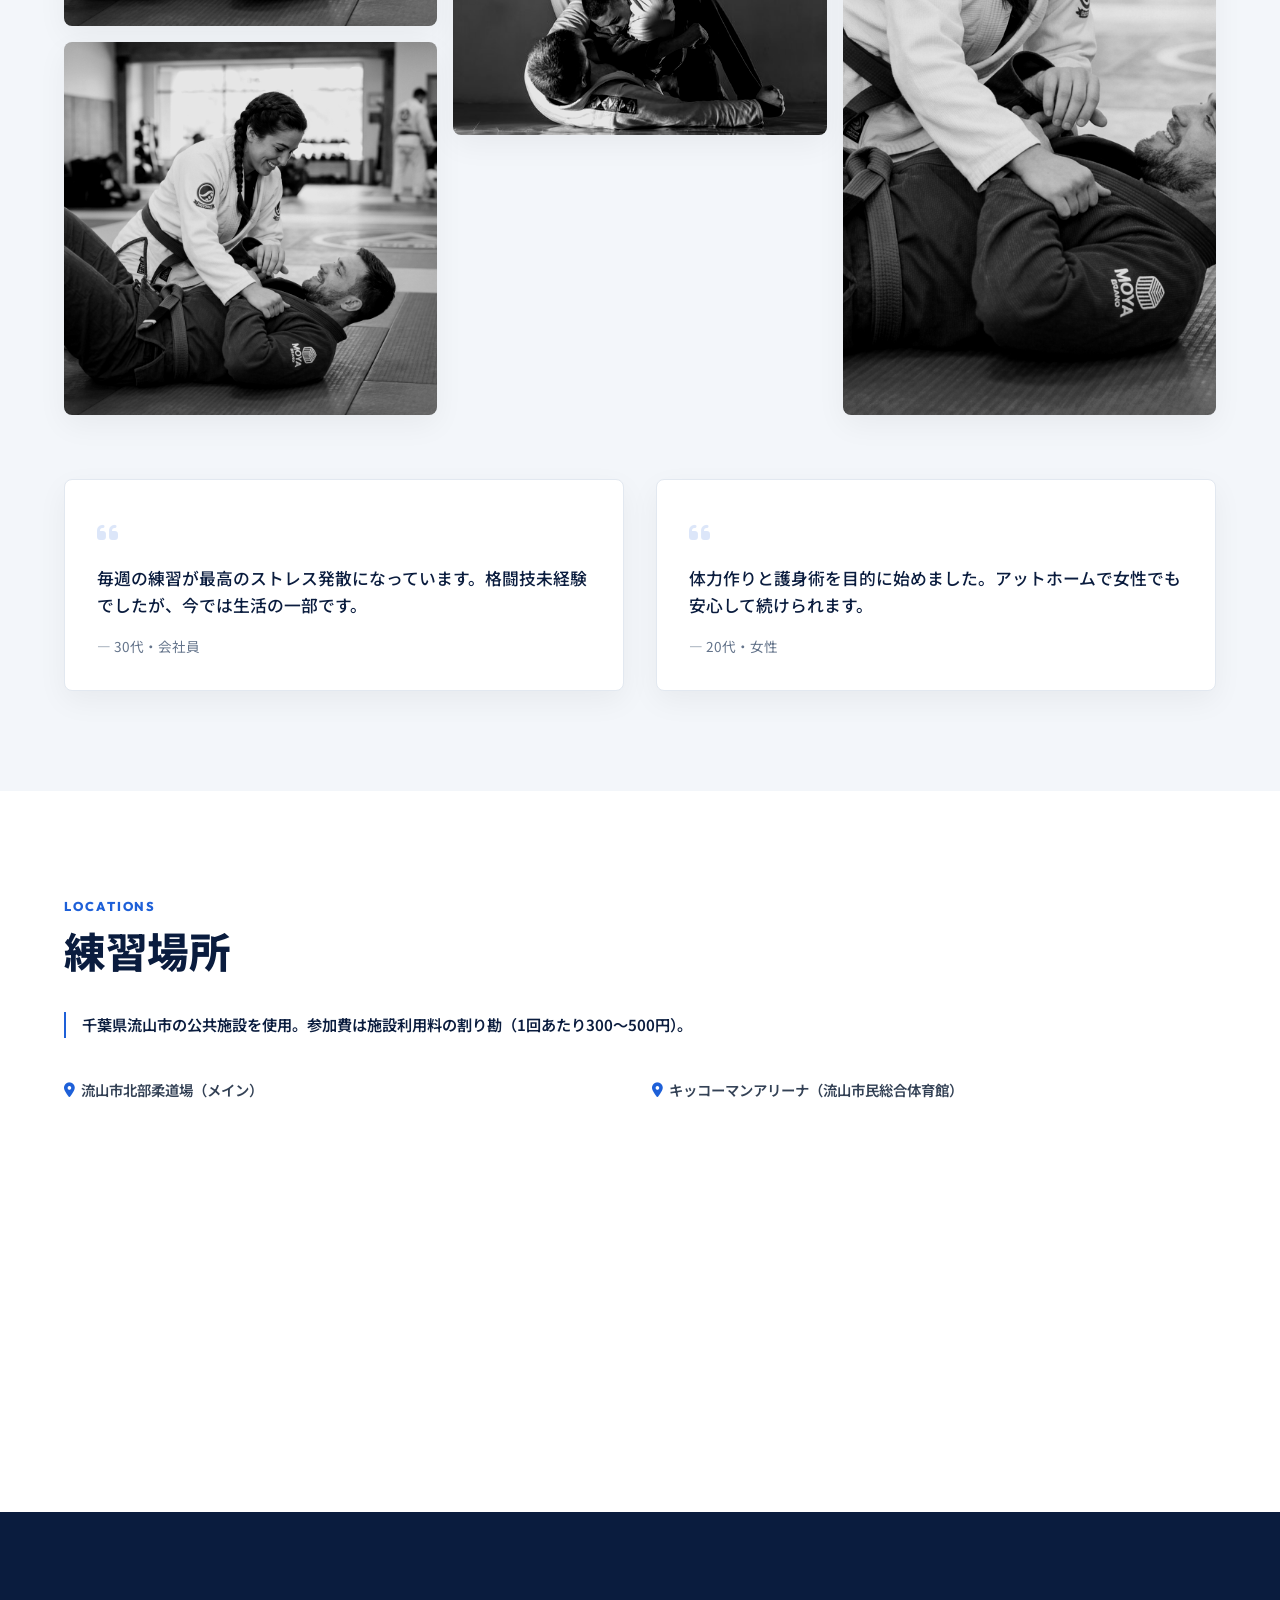
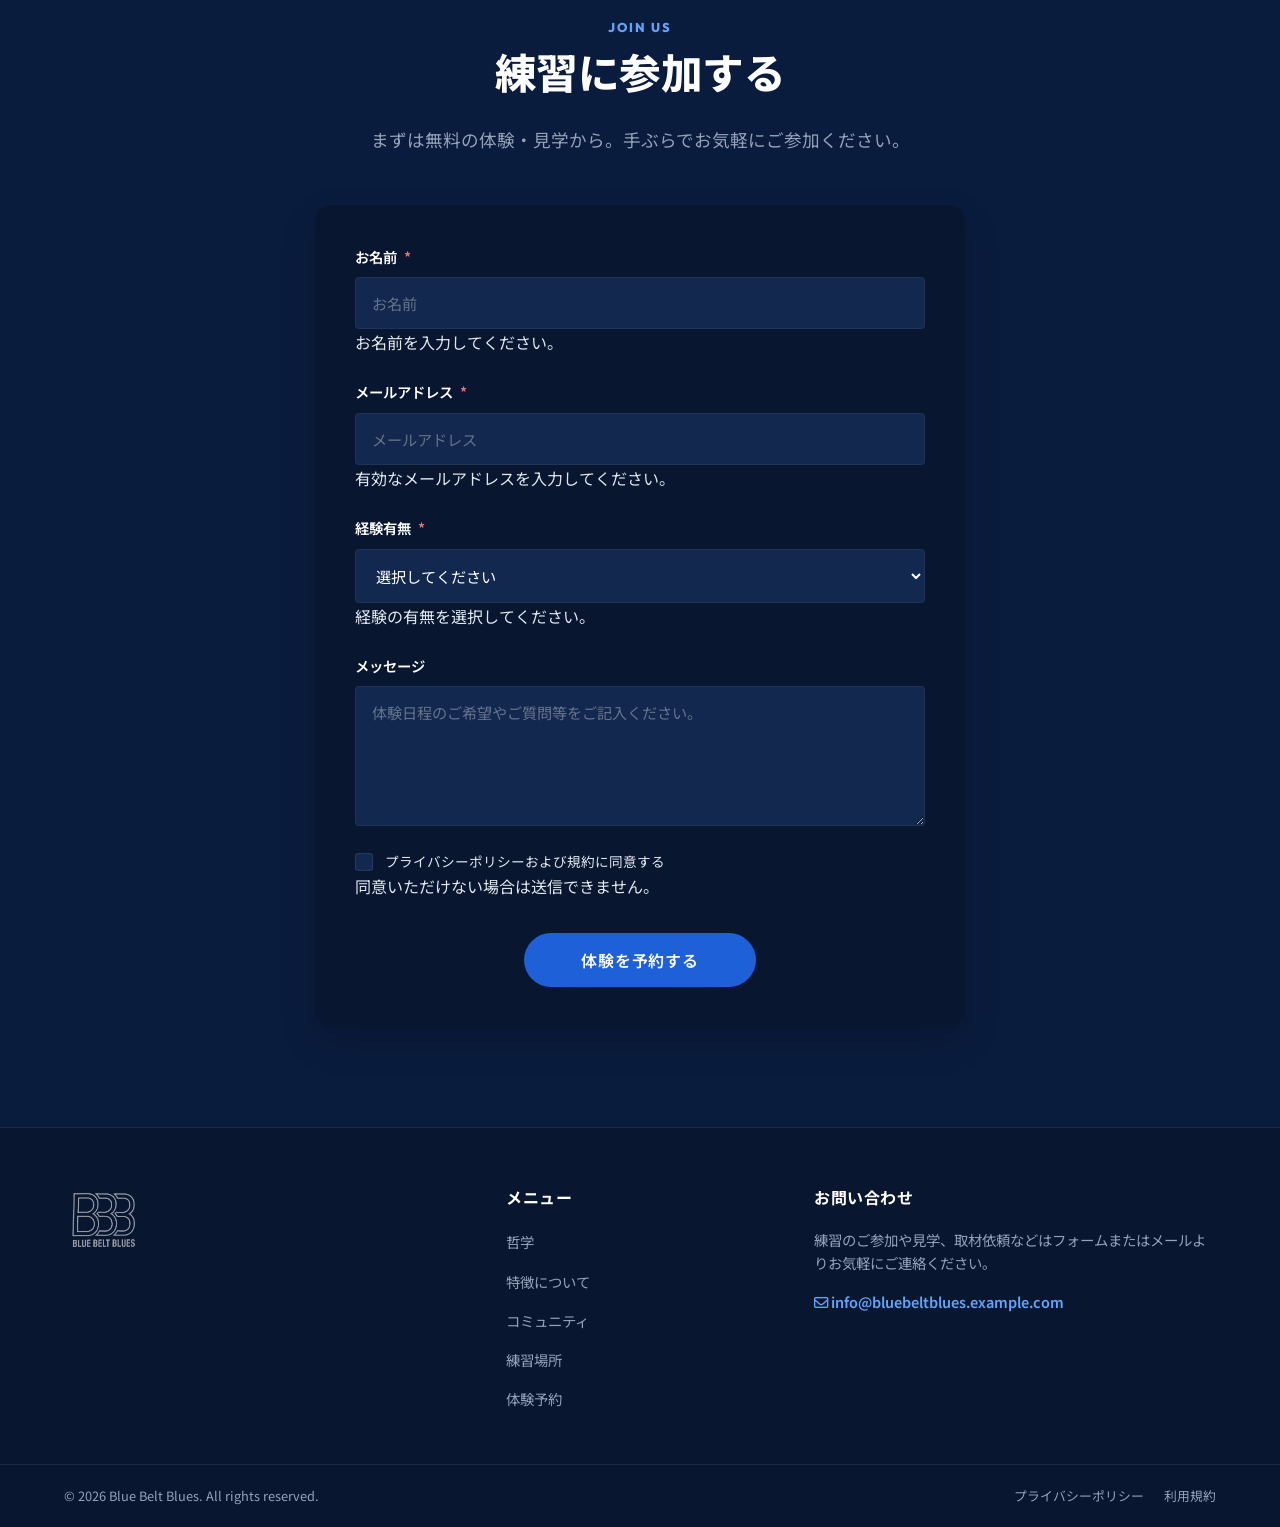
==== commit 6637c5ac: "Add Google Maps, favicon, and resolve merge conflict - Add Google Maps iframe embeds for 2 venues (横" ====
--- a/index.html
+++ b/index.html
@@ -1,474 +1,678 @@
-<!DOCTYPE html>
+<!doctype html>
 <html lang="ja">
-<head>
-  <meta charset="UTF-8">
-  <meta name="viewport" content="width=device-width, initial-scale=1.0">
-  <meta name="description" content="社会人向けブラジリアン柔術サークル『Blue Belt Blues（ブルーベルトブルース）』公式サイト。シンプルに柔術を楽しむ。初心者歓迎、千葉県流山市で活動中。">
-  <meta name="keywords" content="Blue Belt Blues, 柔術サークル, ブラジリアン柔術, BJJ, 流山市, 千葉, 格闘技, 社会人サークル, プラトー">
-  
-  <!-- Open Graph / Facebook -->
-  <meta property="og:type" content="website">
-  <meta property="og:url" content="https://blue-belt-blues.jp/">
-  <meta property="og:title" content="Blue Belt Blues | 社会人ブラジリアン柔術サークル">
-  <meta property="og:description" content="「PLATEAU MEETS PATIENCE」柔術を続けていれば、成長が止まったように感じる時期に必ず出会う。それでも止めずに、シンプルに楽しもう。Blue Belt Blues公式サイト。">
-  <meta property="og:image" content="images/og-image.jpg">
-
-  <!-- Twitter -->
-  <meta property="twitter:card" content="summary_large_image">
-  <meta property="twitter:title" content="Blue Belt Blues | 社会人ブラジリアン柔術サークル">
-  <meta property="twitter:description" content="「PLATEAU MEETS PATIENCE」柔術を続けていれば、成長が止まったように感じる時期に必ず出会う。それでも止めずに、シンプルに楽しもう。Blue Belt Blues公式サイト。">
-  <meta property="twitter:image" content="images/og-image.jpg">
-
-  <title>Blue Belt Blues | 社会人ブラジリアン柔術サークル</title>
-
-  <!-- Favicon -->
-  <link rel="icon" href="images/favicon.ico" sizes="any">
-  <link rel="icon" type="image/png" href="images/favicon-512.png">
-  <link rel="apple-touch-icon" href="images/apple-touch-icon.png">
-
-  <!-- Google Fonts -->
-  <link rel="preconnect" href="https://fonts.googleapis.com">
-  <link rel="preconnect" href="https://fonts.gstatic.com" crossorigin>
-  <link href="https://fonts.googleapis.com/css2?family=Noto+Sans+JP:wght@300;400;500;700;900&family=Outfit:wght@400;600;700;800;900&display=swap" rel="stylesheet">
-  
-  <!-- FontAwesome Icons -->
-  <link rel="stylesheet" href="https://cdnjs.cloudflare.com/ajax/libs/font-awesome/6.4.0/css/all.min.css">
-  
-  <!-- Stylesheets -->
-  <link rel="stylesheet" href="styles.css">
-</head>
-<body>
-
-  <!-- Navigation Bar -->
-  <header id="main-header" class="header-nav">
-    <div class="container nav-container">
-      <a href="#" class="logo" id="header-logo">
-        <span class="logo-accent">BLUE BELT BLUES</span>
-      </a>
-      <nav class="nav-links" id="main-nav">
-        <a href="#philosophy" class="nav-link">哲学</a>
-        <a href="#features" class="nav-link">特徴について</a>
-        <a href="#community" class="nav-link">コミュニティ</a>
-        <a href="#locations" class="nav-link">練習場所</a>
-      </nav>
-      <div class="nav-cta">
-        <a href="#contact" class="btn btn-primary" id="nav-cta-btn">体験を予約する</a>
-      </div>
-      <button class="mobile-menu-toggle" id="menu-toggle" aria-label="メニューを開く">
-        <span class="bar"></span>
-        <span class="bar"></span>
-        <span class="bar"></span>
-      </button>
-    </div>
-  </header>
-
-  <main>
-    <!-- Hero Section -->
-    <section id="hero" class="hero-section">
-      <div class="hero-overlay"></div>
-      <div class="container hero-container text-center">
-        <div class="hero-content scroll-reveal">
-          
-          <!-- Logo Graphic -->
-          <div class="logo-graphic-wrapper">
-            <img src="images/logo.png" alt="Blue Belt Blues Logo" class="bbb-logo">
-          </div>
-
-          <h1 class="hero-title tracking-wide">
-            PLATEAU<br>
-            <span class="meets-text">MEETS</span><br>
-            PATIENCE
-          </h1>
-          
-          <p class="hero-subtitle">
-            柔術を続けていれば、成長が止まったように感じる時期に必ず出会う。<br>
-            それでも止めずに、シンプルに楽しもう。
-          </p>
-          
-          <div class="hero-actions justify-center">
-            <a href="#contact" class="btn btn-primary btn-large" id="hero-primary-cta">
-              体験を予約する
-            </a>
-          </div>
+    <head>
+        <meta charset="UTF-8" />
+        <meta name="viewport" content="width=device-width, initial-scale=1.0" />
+        <meta
+            name="description"
+            content="社会人向けブラジリアン柔術サークル『Blue Belt Blues（ブルーベルトブルース）』公式サイト。シンプルに柔術を楽しむ。初心者歓迎、千葉県流山市で活動中。"
+        />
+        <meta
+            name="keywords"
+            content="Blue Belt Blues, 柔術サークル, ブラジリアン柔術, BJJ, 流山市, 千葉, 格闘技, 社会人サークル, プラトー"
+        />
+
+        <!-- Open Graph / Facebook -->
+        <meta property="og:type" content="website" />
+        <meta property="og:url" content="https://blue-belt-blues.jp/" />
+        <meta
+            property="og:title"
+            content="Blue Belt Blues | 社会人ブラジリアン柔術サークル"
+        />
+        <meta
+            property="og:description"
+            content="「PLATEAU MEETS PATIENCE」柔術を続けていれば、成長が止まったように感じる時期に必ず出会う。それでも止めずに、シンプルに楽しもう。Blue Belt Blues公式サイト。"
+        />
+        <meta property="og:image" content="images/og-image.jpg" />
+
+        <!-- Twitter -->
+        <meta property="twitter:card" content="summary_large_image" />
+        <meta
+            property="twitter:title"
+            content="Blue Belt Blues | 社会人ブラジリアン柔術サークル"
+        />
+        <meta
+            property="twitter:description"
+            content="「PLATEAU MEETS PATIENCE」柔術を続けていれば、成長が止まったように感じる時期に必ず出会う。それでも止めずに、シンプルに楽しもう。Blue Belt Blues公式サイト。"
+        />
+        <meta property="twitter:image" content="images/og-image.jpg" />
+
+        <title>Blue Belt Blues | 社会人ブラジリアン柔術サークル</title>
+
+        <!-- Favicon -->
+        <link rel="icon" href="images/favicon.ico" sizes="any">
+        <link rel="icon" type="image/png" href="images/favicon-512.png">
+        <link rel="apple-touch-icon" href="images/apple-touch-icon.png">
+
+        <!-- Google Fonts -->
+        <link rel="preconnect" href="https://fonts.googleapis.com" />
+        <link rel="preconnect" href="https://fonts.gstatic.com" crossorigin />
+        <link
+            href="https://fonts.googleapis.com/css2?family=Noto+Sans+JP:wght@300;400;500;700;900&family=Outfit:wght@400;600;700;800;900&display=swap"
+            rel="stylesheet"
+        />
+
+        <!-- FontAwesome Icons -->
+        <link
+            rel="stylesheet"
+            href="https://cdnjs.cloudflare.com/ajax/libs/font-awesome/6.4.0/css/all.min.css"
+        />
+
+        <!-- Stylesheets -->
+        <link rel="stylesheet" href="styles.css" />
+    </head>
+    <body>
+        <!-- Navigation Bar -->
+        <header id="main-header" class="header-nav">
+            <div class="container nav-container">
+                <a href="#" class="logo" id="header-logo">
+                    <span class="logo-accent">BLUE BELT BLUES</span>
+                </a>
+                <nav class="nav-links" id="main-nav">
+                    <a href="#philosophy" class="nav-link">哲学</a>
+                    <a href="#features" class="nav-link">特徴について</a>
+                    <a href="#community" class="nav-link">コミュニティ</a>
+                    <a href="#locations" class="nav-link">練習場所</a>
+                </nav>
+                <div class="nav-cta">
+                    <a href="#contact" class="btn btn-primary" id="nav-cta-btn"
+                        >体験を予約する</a
+                    >
+                </div>
+                <button
+                    class="mobile-menu-toggle"
+                    id="menu-toggle"
+                    aria-label="メニューを開く"
+                >
+                    <span class="bar"></span>
+                    <span class="bar"></span>
+                    <span class="bar"></span>
+                </button>
+            </div>
+        </header>
+
+        <main>
+            <!-- Hero Section -->
+            <section id="hero" class="hero-section">
+                <div class="hero-overlay"></div>
+                <div class="container hero-container text-center">
+                    <div class="hero-content scroll-reveal">
+                        <!-- Logo Graphic -->
+                        <div class="logo-graphic-wrapper">
+                            <img
+                                src="images/logo.png"
+                                alt="Blue Belt Blues Logo"
+                                class="bbb-logo-img"
+                            />
+                        </div>
+
+                        <h1 class="hero-title tracking-wide">
+                            PLATEAU<br />
+                            <span class="meets-text">MEETS</span><br />
+                            PATIENCE
+                        </h1>
+
+                        <p class="hero-subtitle">
+                            柔術を続けていれば、成長が止まったように感じる時期に必ず出会う。<br />
+                            それでも止めずに、シンプルに楽しもう。
+                        </p>
+
+                        <div class="hero-actions justify-center">
+                            <a
+                                href="#contact"
+                                class="btn btn-primary btn-large"
+                                id="hero-primary-cta"
+                            >
+                                体験を予約する
+                            </a>
+                        </div>
+                    </div>
+                </div>
+                <div class="scroll-down-indicator">
+                    <a
+                        href="#philosophy"
+                        aria-label="哲学セクションへスクロール"
+                    >
+                        <i class="fa-solid fa-chevron-down"></i>
+                    </a>
+                </div>
+            </section>
+
+            <!-- Philosophy Section (哲学) -->
+            <section id="philosophy" class="philosophy-section section-padding">
+                <div class="container">
+                    <div class="philosophy-intro-grid scroll-reveal">
+                        <div class="philosophy-header">
+                            <span class="section-tag">PHILOSOPHY</span>
+                            <h2 class="section-title">哲学</h2>
+                        </div>
+                        <div class="philosophy-desc-wrapper">
+                            <p class="section-desc text-large">
+                                柔術は続けていれば成長が止まったように感じる時期に必ず出会います。<br />
+                                それでも、止めずにまずは、シンプルに柔術を楽しむ。<br />
+                                それが Blue Belt Blues の考え方です。
+                            </p>
+                        </div>
+                    </div>
+
+                    <div class="grid grid-2-cols gap-lg">
+                        <!-- Phil Card 1 -->
+                        <div
+                            class="card phil-card scroll-reveal-up"
+                            id="phil-card-1"
+                        >
+                            <div class="card-num">01</div>
+                            <h3>プラトー (Plateau)</h3>
+                            <p>
+                                その先に上手くはいない。覚えるだけ。でも小さな積み重ねが大きな差になる。焦らず、着実に、自分のペースで。
+                            </p>
+                        </div>
+
+                        <!-- Phil Card 2 -->
+                        <div
+                            class="card phil-card scroll-reveal-up"
+                            id="phil-card-2"
+                            style="animation-delay: 0.1s"
+                        >
+                            <div class="card-num">02</div>
+                            <h3>自主研究</h3>
+                            <p>
+                                インストラクターはいない。自分の好きな技を深堀りし、互いに学ぶ。主体性を持って取り組むための場所。
+                            </p>
+                        </div>
+
+                        <!-- Phil Card 3 -->
+                        <div
+                            class="card phil-card scroll-reveal-up"
+                            id="phil-card-3"
+                            style="animation-delay: 0.2s"
+                        >
+                            <div class="card-num">03</div>
+                            <h3>ノープレッシャー</h3>
+                            <p>
+                                勝利や上達のプレッシャーを忘れ、自分の今のペースで練習を楽しむ。比較のない、穏やかな空間を大切にする。
+                            </p>
+                        </div>
+
+                        <!-- Phil Card 4 -->
+                        <div
+                            class="card phil-card scroll-reveal-up"
+                            id="phil-card-4"
+                            style="animation-delay: 0.3s"
+                        >
+                            <div class="card-num">04</div>
+                            <h3>エコノミー</h3>
+                            <p>
+                                公共の柔道場を使い、参加者で施設利用料を割り勘。月会費はなく、1回あたり300〜500円で練習できる。
+                            </p>
+                        </div>
+                    </div>
+                </div>
+            </section>
+
+            <!-- Features Section (特徴について) -->
+            <section
+                id="features"
+                class="features-section section-padding dark-bg"
+            >
+                <div class="container">
+                    <div class="section-header text-center scroll-reveal">
+                        <span class="section-tag">FEATURES</span>
+                        <h2 class="section-title">特徴について</h2>
+                        <p class="section-subtitle">
+                            初心者から経験者まで、誰もが楽しめる環境がここにあります。
+                        </p>
+                    </div>
+
+                    <div class="grid grid-3-cols gap-md">
+                        <!-- Feature Item 1 -->
+                        <div
+                            class="feature-item-bbb scroll-reveal-up"
+                            id="feature-1"
+                        >
+                            <div class="feature-icon-circle">
+                                <i class="fa-solid fa-graduation-cap"></i>
+                            </div>
+                            <h3>初心者・未経験者大歓迎</h3>
+                            <p>
+                                メンバーの多くが未経験スタート。基本から優しく指導します。
+                            </p>
+                        </div>
+
+                        <!-- Feature Item 2 -->
+                        <div
+                            class="feature-item-bbb scroll-reveal-up"
+                            id="feature-2"
+                            style="animation-delay: 0.05s"
+                        >
+                            <div class="feature-icon-circle">
+                                <i class="fa-solid fa-users"></i>
+                            </div>
+                            <h3>メンバー同士で学び合う</h3>
+                            <p>
+                                インストラクターなし。参加者同士が互いに技を見せ合い、自主的に深める。
+                            </p>
+                        </div>
+
+                        <!-- Feature Item 3 -->
+                        <div
+                            class="feature-item-bbb scroll-reveal-up"
+                            id="feature-3"
+                            style="animation-delay: 0.1s"
+                        >
+                            <div class="feature-icon-circle">
+                                <i class="fa-solid fa-shield-halved"></i>
+                            </div>
+                            <h3>安全・清潔な練習環境</h3>
+                            <p>
+                                清潔感のある高品質なマットを使用。怪我のない安全第一の指導。
+                            </p>
+                        </div>
+
+                        <!-- Feature Item 4 -->
+                        <div
+                            class="feature-item-bbb scroll-reveal-up"
+                            id="feature-4"
+                            style="animation-delay: 0.15s"
+                        >
+                            <div class="feature-icon-circle">
+                                <i class="fa-solid fa-users-rays"></i>
+                            </div>
+                            <h3>コミュニティ重視</h3>
+                            <p>
+                                練習だけでなく、様々なイベントで世代を超えた交流が生まれます。
+                            </p>
+                        </div>
+
+                        <!-- Feature Item 5 -->
+                        <div
+                            class="feature-item-bbb scroll-reveal-up"
+                            id="feature-5"
+                            style="animation-delay: 0.2s"
+                        >
+                            <div class="feature-icon-circle">
+                                <i class="fa-regular fa-calendar-check"></i>
+                            </div>
+                            <h3>参加者で日程を調整</h3>
+                            <p>
+                                固定スケジュールなし。参加者が集まれる日時を都度調整して施設を予約します。
+                            </p>
+                        </div>
+
+                        <!-- Feature Item 6 -->
+                        <div
+                            class="feature-item-bbb scroll-reveal-up"
+                            id="feature-6"
+                            style="animation-delay: 0.25s"
+                        >
+                            <div class="feature-icon-circle">
+                                <i class="fa-regular fa-clock"></i>
+                            </div>
+                            <h3>見学・体験随時受付中</h3>
+                            <p>
+                                事前の予約で、いつでも無料で見学や体験参加が可能です。
+                            </p>
+                        </div>
+                    </div>
+                </div>
+            </section>
+
+            <!-- Community Section (コミュニティ) -->
+            <section id="community" class="community-section section-padding">
+                <div class="container">
+                    <div class="section-header text-center scroll-reveal">
+                        <span class="section-tag">OUR COMMUNITY</span>
+                        <h2 class="section-title">コミュニティ</h2>
+                        <p class="section-subtitle">
+                            「仕事」とも「家庭」とも違う、第3の場所。
+                            世代を超え、多様なメンバーが集う、アットホームなコミュニティです。
+                        </p>
+                    </div>
+
+                    <!-- Dynamic Responsive Image Grid (B&W/Muted tones like mock) -->
+                    <div class="community-gallery-grid scroll-reveal">
+                        <div class="gallery-col col-left">
+                            <div class="gallery-img-wrapper item-square">
+                                <img
+                                    src="images/gallery-2.jpg"
+                                    alt="柔術の握手・練習"
+                                    class="gallery-img-bbb"
+                                />
+                            </div>
+                            <div class="gallery-img-wrapper item-square">
+                                <img
+                                    src="images/gallery-2.jpg"
+                                    alt="練習前の確認"
+                                    class="gallery-img-bbb"
+                                />
+                            </div>
+                        </div>
+                        <div class="gallery-col col-middle">
+                            <div class="gallery-img-wrapper item-wide">
+                                <img
+                                    src="images/gallery-4.jpg"
+                                    alt="サークルメンバーの円陣"
+                                    class="gallery-img-bbb"
+                                />
+                            </div>
+                            <div class="gallery-img-wrapper item-wide">
+                                <img
+                                    src="images/hero-bg.jpg"
+                                    alt="清潔な白いマットスペース"
+                                    class="gallery-img-bbb"
+                                />
+                            </div>
+                        </div>
+                        <div class="gallery-col col-right">
+                            <div class="gallery-img-wrapper item-tall">
+                                <img
+                                    src="images/about-training.jpg"
+                                    alt="道着の袖のクローズアップ"
+                                    class="gallery-img-bbb"
+                                />
+                            </div>
+                        </div>
+                    </div>
+
+                    <!-- Testimonials -->
+                    <div
+                        class="testimonials-container grid grid-2-cols gap-md scroll-reveal-up"
+                    >
+                        <div class="testimonial-card">
+                            <div class="quote-icon">
+                                <i class="fa-solid fa-quote-left"></i>
+                            </div>
+                            <p class="testimonial-text">
+                                毎週の練習が最高のストレス発散になっています。格闘技未経験でしたが、今では生活の一部です。
+                            </p>
+                            <span class="testimonial-author"
+                                >— 30代・会社員</span
+                            >
+                        </div>
+
+                        <div class="testimonial-card">
+                            <div class="quote-icon">
+                                <i class="fa-solid fa-quote-left"></i>
+                            </div>
+                            <p class="testimonial-text">
+                                体力作りと護身術を目的に始めました。アットホームで女性でも安心して続けられます。
+                            </p>
+                            <span class="testimonial-author">— 20代・女性</span>
+                        </div>
+                    </div>
+                </div>
+            </section>
+
+            <!-- Practice Location Section (練習場所) -->
+            <section id="locations" class="location-section section-padding">
+                <div class="container">
+                    <div class="location-info-wrapper scroll-reveal">
+                        <span class="section-tag">LOCATIONS</span>
+                        <h2 class="section-title">練習場所</h2>
+                        <p class="location-footnote">
+                            千葉県流山市の公共施設を使用。参加費は施設利用料の割り勘（1回あたり300〜500円）。
+                        </p>
+                    </div>
+
+                    <div class="location-maps-grid scroll-reveal">
+                        <div class="map-embed-card">
+                            <p class="map-label">
+                                <i class="fa-solid fa-location-dot"></i>
+                                流山市北部柔道場（メイン）
+                            </p>
+                            <iframe
+                                src="https://maps.google.com/maps?q=千葉県流山市青田109-1&output=embed&hl=ja&z=16"
+                                width="100%"
+                                height="300"
+                                style="border: 0"
+                                allowfullscreen=""
+                                loading="lazy"
+                                referrerpolicy="no-referrer-when-downgrade"
+                                title="流山市北部柔道場の地図"
+                            ></iframe>
+                        </div>
+                        <div class="map-embed-card">
+                            <p class="map-label">
+                                <i class="fa-solid fa-location-dot"></i>
+                                キッコーマンアリーナ（流山市民総合体育館）
+                            </p>
+                            <iframe
+                                src="https://maps.google.com/maps?q=千葉県流山市野々下1丁目40-1&output=embed&hl=ja&z=16"
+                                width="100%"
+                                height="300"
+                                style="border: 0"
+                                allowfullscreen=""
+                                loading="lazy"
+                                referrerpolicy="no-referrer-when-downgrade"
+                                title="キッコーマンアリーナの地図"
+                            ></iframe>
+                        </div>
+                    </div>
+                </div>
+            </section>
+
+            <!-- Join Section (練習に参加する) -->
+            <section
+                id="contact"
+                class="contact-section section-padding dark-bg"
+            >
+                <div class="container container-narrow">
+                    <div class="section-header text-center scroll-reveal">
+                        <span class="section-tag">JOIN US</span>
+                        <h2 class="section-title">練習に参加する</h2>
+                        <p class="section-subtitle">
+                            まずは無料の体験・見学から。手ぶらでお気軽にご参加ください。
+                        </p>
+                    </div>
+
+                    <div
+                        class="contact-form-wrapper-bbb scroll-reveal-up"
+                        id="contact-box"
+                    >
+                        <form id="contact-form" novalidate>
+                            <div class="form-grid-bbb">
+                                <!-- Name -->
+                                <div class="form-group-bbb">
+                                    <label for="form-name"
+                                        >お名前
+                                        <span class="required-bbb"
+                                            >*</span
+                                        ></label
+                                    >
+                                    <input
+                                        type="text"
+                                        id="form-name"
+                                        name="name"
+                                        placeholder="お名前"
+                                        required
+                                    />
+                                    <span class="error-message" id="error-name"
+                                        >お名前を入力してください。</span
+                                    >
+                                </div>
+
+                                <!-- Email -->
+                                <div class="form-group-bbb">
+                                    <label for="form-email"
+                                        >メールアドレス
+                                        <span class="required-bbb"
+                                            >*</span
+                                        ></label
+                                    >
+                                    <input
+                                        type="email"
+                                        id="form-email"
+                                        name="email"
+                                        placeholder="メールアドレス"
+                                        required
+                                    />
+                                    <span class="error-message" id="error-email"
+                                        >有効なメールアドレスを入力してください。</span
+                                    >
+                                </div>
+
+                                <!-- Experience -->
+                                <div class="form-group-bbb">
+                                    <label for="form-experience"
+                                        >経験有無
+                                        <span class="required-bbb"
+                                            >*</span
+                                        ></label
+                                    >
+                                    <select
+                                        id="form-experience"
+                                        name="experience"
+                                        required
+                                    >
+                                        <option value="">
+                                            選択してください
+                                        </option>
+                                        <option value="none">
+                                            未経験（運動初心者歓迎）
+                                        </option>
+                                        <option value="other-martial">
+                                            他格闘技・武道経験あり
+                                        </option>
+                                        <option value="experienced">
+                                            柔術経験者
+                                        </option>
+                                    </select>
+                                    <span
+                                        class="error-message"
+                                        id="error-experience"
+                                        >経験の有無を選択してください。</span
+                                    >
+                                </div>
+
+                                <!-- Message -->
+                                <div class="form-group-bbb">
+                                    <label for="form-message">メッセージ</label>
+                                    <textarea
+                                        id="form-message"
+                                        name="message"
+                                        rows="5"
+                                        placeholder="体験日程のご希望やご質問等をご記入ください。"
+                                    ></textarea>
+                                </div>
+                            </div>
+
+                            <div class="form-consent-bbb">
+                                <label class="checkbox-container-bbb">
+                                    <input
+                                        type="checkbox"
+                                        id="form-consent-check"
+                                        name="consent"
+                                        required
+                                    />
+                                    <span class="checkmark-bbb"></span>
+                                    <span
+                                        >プライバシーポリシーおよび規約に同意する</span
+                                    >
+                                </label>
+                                <span class="error-message" id="error-consent"
+                                    >同意いただけない場合は送信できません。</span
+                                >
+                            </div>
+
+                            <div class="form-submit-bbb text-center">
+                                <button
+                                    type="submit"
+                                    class="btn btn-primary btn-large btn-submit-bbb"
+                                    id="form-submit-btn"
+                                >
+                                    体験を予約する
+                                </button>
+                            </div>
+                        </form>
+                    </div>
+                </div>
+            </section>
+        </main>
+
+        <!-- Footer -->
+        <footer class="footer">
+            <div class="container footer-container">
+                <div class="footer-info">
+                    <!-- Logo Graphic -->
+                    <div class="logo-graphic-wrapper-footer">
+                        <img
+                            src="images/logo.png"
+                            alt="Blue Belt Blues Logo"
+                            class="bbb-logo-img-footer"
+                        />
+                    </div>
+                </div>
+
+                <div class="footer-nav">
+                    <h4>メニュー</h4>
+                    <ul>
+                        <li><a href="#philosophy">哲学</a></li>
+                        <li><a href="#features">特徴について</a></li>
+                        <li><a href="#community">コミュニティ</a></li>
+                        <li><a href="#locations">練習場所</a></li>
+                        <li><a href="#contact">体験予約</a></li>
+                    </ul>
+                </div>
+
+                <div class="footer-contact">
+                    <h4>お問い合わせ</h4>
+                    <p>
+                        練習のご参加や見学、取材依頼などはフォームまたはメールよりお気軽にご連絡ください。
+                    </p>
+                    <p class="email-contact">
+                        <i class="fa-regular fa-envelope icon-left"></i>
+                        info@bluebeltblues.example.com
+                    </p>
+                </div>
+            </div>
+
+            <div class="footer-bottom">
+                <div class="container bottom-container">
+                    <p class="copyright">
+                        &copy; 2026 Blue Belt Blues. All rights reserved.
+                    </p>
+                    <div class="bottom-links">
+                        <a href="#">プライバシーポリシー</a>
+                        <a href="#">利用規約</a>
+                    </div>
+                </div>
+            </div>
+        </footer>
+
+        <!-- Contact Form Success Modal -->
+        <div
+            class="modal"
+            id="success-modal"
+            aria-hidden="true"
+            role="dialog"
+            aria-labelledby="modal-title"
+        >
+            <div class="modal-backdrop" id="modal-close-backdrop"></div>
+            <div class="modal-content">
+                <button
+                    class="modal-close"
+                    id="modal-close-btn"
+                    aria-label="閉じる"
+                >
+                    &times;
+                </button>
+                <div class="modal-body text-center">
+                    <div class="modal-success-icon">
+                        <i class="fa-solid fa-circle-check"></i>
+                    </div>
+                    <h3 id="modal-title">体験の予約を受付ました！</h3>
+                    <p>送信が完了しました。</p>
+                    <p class="modal-desc">
+                        ご入力いただいたメールアドレス宛に、自動返信メールを送信しました。24時間以内に担当者より集合場所や持ち物について、改めてご案内を差し上げます。
+                    </p>
+                    <button class="btn btn-primary" id="modal-confirm-btn">
+                        閉じる
+                    </button>
+                </div>
+            </div>
         </div>
-      </div>
-      <div class="scroll-down-indicator">
-        <a href="#philosophy" aria-label="哲学セクションへスクロール">
-          <i class="fa-solid fa-chevron-down"></i>
-        </a>
-      </div>
-    </section>
-
-    <!-- Philosophy Section (哲学) -->
-    <section id="philosophy" class="philosophy-section section-padding">
-      <div class="container">
-        
-        <div class="philosophy-intro-grid scroll-reveal">
-          <div class="philosophy-header">
-            <span class="section-tag">PHILOSOPHY</span>
-            <h2 class="section-title">哲学</h2>
-          </div>
-          <div class="philosophy-desc-wrapper">
-            <p class="section-desc text-large">
-              柔術は続けていれば成長が止まったように感じる時期に必ず出会います。<br>
-              それでも、止めずにまずは、シンプルに柔術を楽しむ。<br>
-              それが Blue Belt Blues の考え方です。
-            </p>
-          </div>
-        </div>
-
-        <div class="grid grid-2-cols gap-lg">
-          <!-- Phil Card 1 -->
-          <div class="card phil-card scroll-reveal-up" id="phil-card-1">
-            <div class="card-num">01</div>
-            <h3>プラトー (Plateau)</h3>
-            <p>その先に上手くはいない。覚えるだけ。でも小さな積み重ねが大きな差になる。焦らず、着実に、自分のペースで。</p>
-          </div>
-
-          <!-- Phil Card 2 -->
-          <div class="card phil-card scroll-reveal-up" id="phil-card-2" style="animation-delay: 0.1s;">
-            <div class="card-num">02</div>
-            <h3>自主研究</h3>
-            <p>インストラクターはいない。自分の好きな技を深堀りし、互いに学ぶ。主体性を持って取り組むための場所。</p>
-          </div>
-
-          <!-- Phil Card 3 -->
-          <div class="card phil-card scroll-reveal-up" id="phil-card-3" style="animation-delay: 0.2s;">
-            <div class="card-num">03</div>
-            <h3>ノープレッシャー</h3>
-            <p>勝利や上達のプレッシャーを忘れ、自分の今のペースで練習を楽しむ。比較のない、穏やかな空間を大切にする。</p>
-          </div>
-
-          <!-- Phil Card 4 -->
-          <div class="card phil-card scroll-reveal-up" id="phil-card-4" style="animation-delay: 0.3s;">
-            <div class="card-num">04</div>
-            <h3>エコノミー</h3>
-            <p>公共の柔道場を使い、参加者で施設利用料を割り勘。月会費はなく、1回あたり300〜500円で練習できる。</p>
-          </div>
-        </div>
-      </div>
-    </section>
-
-    <!-- Features Section (特徴について) -->
-    <section id="features" class="features-section section-padding dark-bg">
-      <div class="container">
-        <div class="section-header text-center scroll-reveal">
-          <span class="section-tag">FEATURES</span>
-          <h2 class="section-title">特徴について</h2>
-          <p class="section-subtitle">初心者から経験者まで、誰もが楽しめる環境がここにあります。</p>
-        </div>
-
-        <div class="grid grid-3-cols gap-md">
-          <!-- Feature Item 1 -->
-          <div class="feature-item-bbb scroll-reveal-up" id="feature-1">
-            <div class="feature-icon-circle">
-              <i class="fa-solid fa-graduation-cap"></i>
-            </div>
-            <h3>初心者・未経験者大歓迎</h3>
-            <p>メンバーの多くが未経験スタート。基本から優しく指導します。</p>
-          </div>
-
-          <!-- Feature Item 2 -->
-          <div class="feature-item-bbb scroll-reveal-up" id="feature-2" style="animation-delay: 0.05s;">
-            <div class="feature-icon-circle">
-              <i class="fa-solid fa-users"></i>
-            </div>
-            <h3>メンバー同士で学び合う</h3>
-            <p>インストラクターなし。参加者同士が互いに技を見せ合い、自主的に深める。</p>
-          </div>
-
-          <!-- Feature Item 3 -->
-          <div class="feature-item-bbb scroll-reveal-up" id="feature-3" style="animation-delay: 0.1s;">
-            <div class="feature-icon-circle">
-              <i class="fa-solid fa-shield-halved"></i>
-            </div>
-            <h3>安全・清潔な練習環境</h3>
-            <p>清潔感のある高品質なマットを使用。怪我のない安全第一の指導。</p>
-          </div>
-
-          <!-- Feature Item 4 -->
-          <div class="feature-item-bbb scroll-reveal-up" id="feature-4" style="animation-delay: 0.15s;">
-            <div class="feature-icon-circle">
-              <i class="fa-solid fa-users-rays"></i>
-            </div>
-            <h3>コミュニティ重視</h3>
-            <p>練習だけでなく、様々なイベントで世代を超えた交流が生まれます。</p>
-          </div>
-
-          <!-- Feature Item 5 -->
-          <div class="feature-item-bbb scroll-reveal-up" id="feature-5" style="animation-delay: 0.2s;">
-            <div class="feature-icon-circle">
-              <i class="fa-regular fa-calendar-check"></i>
-            </div>
-            <h3>参加者で日程を調整</h3>
-            <p>固定スケジュールなし。参加者が集まれる日時を都度調整して施設を予約します。</p>
-          </div>
-
-          <!-- Feature Item 6 -->
-          <div class="feature-item-bbb scroll-reveal-up" id="feature-6" style="animation-delay: 0.25s;">
-            <div class="feature-icon-circle">
-              <i class="fa-regular fa-clock"></i>
-            </div>
-            <h3>見学・体験随時受付中</h3>
-            <p>事前の予約で、いつでも無料で見学や体験参加が可能です。</p>
-          </div>
-        </div>
-      </div>
-    </section>
-
-    <!-- Community Section (コミュニティ) -->
-    <section id="community" class="community-section section-padding">
-      <div class="container">
-        <div class="section-header text-center scroll-reveal">
-          <span class="section-tag">OUR COMMUNITY</span>
-          <h2 class="section-title">コミュニティ</h2>
-          <p class="section-subtitle">「仕事」とも「家庭」とも違う、第3の場所。 世代を超え、多様なメンバーが集う、アットホームなコミュニティです。</p>
-        </div>
-
-        <!-- Dynamic Responsive Image Grid (B&W/Muted tones like mock) -->
-        <div class="community-gallery-grid scroll-reveal">
-          <div class="gallery-col col-left">
-            <div class="gallery-img-wrapper item-square">
-              <img src="images/gallery-2.jpg" alt="柔術の握手・練習" class="gallery-img-bbb">
-            </div>
-            <div class="gallery-img-wrapper item-square">
-              <img src="images/gallery-2.jpg" alt="練習前の確認" class="gallery-img-bbb">
-            </div>
-          </div>
-          <div class="gallery-col col-middle">
-            <div class="gallery-img-wrapper item-wide">
-              <img src="images/gallery-4.jpg" alt="サークルメンバーの円陣" class="gallery-img-bbb">
-            </div>
-            <div class="gallery-img-wrapper item-wide">
-              <img src="images/hero-bg.jpg" alt="清潔な白いマットスペース" class="gallery-img-bbb">
-            </div>
-          </div>
-          <div class="gallery-col col-right">
-            <div class="gallery-img-wrapper item-tall">
-              <img src="images/about-training.jpg" alt="道着の袖のクローズアップ" class="gallery-img-bbb">
-            </div>
-          </div>
-        </div>
-
-        <!-- Testimonials -->
-        <div class="testimonials-container grid grid-2-cols gap-md scroll-reveal-up">
-          <div class="testimonial-card">
-            <div class="quote-icon"><i class="fa-solid fa-quote-left"></i></div>
-            <p class="testimonial-text">毎週の練習が最高のストレス発散になっています。格闘技未経験でしたが、今では生活の一部です。</p>
-            <span class="testimonial-author">— 30代・会社員</span>
-          </div>
-
-          <div class="testimonial-card">
-            <div class="quote-icon"><i class="fa-solid fa-quote-left"></i></div>
-            <p class="testimonial-text">体力作りと護身術を目的に始めました。アットホームで女性でも安心して続けられます。</p>
-            <span class="testimonial-author">— 20代・女性</span>
-          </div>
-        </div>
-
-      </div>
-    </section>
-
-    <!-- Practice Location Section (練習場所) -->
-    <section id="locations" class="location-section section-padding">
-      <div class="container">
-        
-        <div class="location-grid scroll-reveal">
-          
-          <!-- Left side: Locations list -->
-          <div class="location-info-column">
-            <span class="section-tag">LOCATIONS</span>
-            <h2 class="section-title">練習場所</h2>
-            
-            <div class="location-list">
-              <div class="location-item-bbb">
-                <div class="loc-bullet"></div>
-                <div>
-                  <h4>流山市北部柔道場（メイン）</h4>
-                  <p>〒270-0112 千葉県流山市青田１０９−１</p>
-                </div>
-              </div>
-
-              <div class="location-item-bbb">
-                <div class="loc-bullet"></div>
-                <div>
-                  <h4>キッコーマンアリーナ（流山市民総合体育館）</h4>
-                  <p>〒270-0135 千葉県流山市野々下１丁目４０−１</p>
-                </div>
-              </div>
-            </div>
-
-            <p class="location-footnote">
-              千葉県流山市の公共施設を使用。参加費は施設利用料の割り勘（1回あたり300〜500円）。
-            </p>
-          </div>
-
-          <!-- Right side: Vector-styled map placeholder -->
-          <div class="location-map-column">
-            <div class="map-illustration-card">
-              <div class="map-bg-pattern">
-                <svg width="100%" height="100%" viewBox="0 0 400 300" fill="none" xmlns="http://www.w3.org/2000/svg">
-                  <!-- Abstract grid lines mapping Tokyo area -->
-                  <path d="M0 50H400" stroke="currentColor" stroke-width="1" stroke-dasharray="4 4" opacity="0.15"/>
-                  <path d="M0 150H400" stroke="currentColor" stroke-width="1" opacity="0.15"/>
-                  <path d="M0 250H400" stroke="currentColor" stroke-width="1" stroke-dasharray="4 4" opacity="0.15"/>
-                  <path d="M100 0V300" stroke="currentColor" stroke-width="1" opacity="0.15"/>
-                  <path d="M200 0V300" stroke="currentColor" stroke-width="1" stroke-dasharray="4 4" opacity="0.15"/>
-                  <path d="M300 0V300" stroke="currentColor" stroke-width="1" opacity="0.15"/>
-                  
-                  <!-- Abstract major roads -->
-                  <path d="M-50 200C100 120 250 180 450 60" stroke="currentColor" stroke-width="3" opacity="0.25"/>
-                  <path d="M50 -50C120 100 180 200 320 350" stroke="currentColor" stroke-width="2.5" opacity="0.2"/>
-                  <path d="M250 -50C220 80 280 200 240 350" stroke="currentColor" stroke-width="2" opacity="0.2"/>
-                  
-                  <!-- Location Markers -->
-                  <!-- 流山市北部柔道場 -->
-                  <g class="marker" transform="translate(160, 160)">
-                    <circle r="12" fill="var(--accent-blue)" opacity="0.2"/>
-                    <circle r="6" fill="var(--accent-blue)"/>
-                    <text y="-14" font-family="inherit" font-size="10" font-weight="700" fill="currentColor" text-anchor="middle">流山市北部柔道場</text>
-                  </g>
-
-                  <!-- キッコーマンアリーナ -->
-                  <g class="marker" transform="translate(240, 110)">
-                    <circle r="12" fill="var(--accent-blue)" opacity="0.2"/>
-                    <circle r="6" fill="var(--accent-blue)"/>
-                    <text y="-14" font-family="inherit" font-size="10" font-weight="700" fill="currentColor" text-anchor="middle">キッコーマンアリーナ</text>
-                  </g>
-                </svg>
-              </div>
-              <div class="map-controls">
-                <span><i class="fa-solid fa-location-dot icon-left"></i> Access Map (Nagareyama, Chiba)</span>
-              </div>
-            </div>
-          </div>
-
-        </div>
-
-      </div>
-    </section>
-
-    <!-- Join Section (練習に参加する) -->
-    <section id="contact" class="contact-section section-padding dark-bg">
-      <div class="container container-narrow">
-        <div class="section-header text-center scroll-reveal">
-          <span class="section-tag">JOIN US</span>
-          <h2 class="section-title">練習に参加する</h2>
-          <p class="section-subtitle">まずは無料の体験・見学から。手ぶらでお気軽にご参加ください。</p>
-        </div>
-
-        <div class="contact-form-wrapper-bbb scroll-reveal-up" id="contact-box">
-          <form id="contact-form" novalidate>
-            <div class="form-grid-bbb">
-              <!-- Name -->
-              <div class="form-group-bbb">
-                <label for="form-name">お名前 <span class="required-bbb">*</span></label>
-                <input type="text" id="form-name" name="name" placeholder="お名前" required>
-                <span class="error-message" id="error-name">お名前を入力してください。</span>
-              </div>
-
-              <!-- Email -->
-              <div class="form-group-bbb">
-                <label for="form-email">メールアドレス <span class="required-bbb">*</span></label>
-                <input type="email" id="form-email" name="email" placeholder="メールアドレス" required>
-                <span class="error-message" id="error-email">有効なメールアドレスを入力してください。</span>
-              </div>
-
-              <!-- Experience -->
-              <div class="form-group-bbb">
-                <label for="form-experience">経験有無 <span class="required-bbb">*</span></label>
-                <select id="form-experience" name="experience" required>
-                  <option value="">選択してください</option>
-                  <option value="none">未経験（運動初心者歓迎）</option>
-                  <option value="other-martial">他格闘技・武道経験あり</option>
-                  <option value="experienced">柔術経験者</option>
-                </select>
-                <span class="error-message" id="error-experience">経験の有無を選択してください。</span>
-              </div>
-
-              <!-- Message -->
-              <div class="form-group-bbb">
-                <label for="form-message">メッセージ</label>
-                <textarea id="form-message" name="message" rows="5" placeholder="体験日程のご希望やご質問等をご記入ください。"></textarea>
-              </div>
-            </div>
-
-            <div class="form-consent-bbb">
-              <label class="checkbox-container-bbb">
-                <input type="checkbox" id="form-consent-check" name="consent" required>
-                <span class="checkmark-bbb"></span>
-                <span>プライバシーポリシーおよび規約に同意する</span>
-              </label>
-              <span class="error-message" id="error-consent">同意いただけない場合は送信できません。</span>
-            </div>
-
-            <div class="form-submit-bbb text-center">
-              <button type="submit" class="btn btn-primary btn-large btn-submit-bbb" id="form-submit-btn">
-                体験を予約する
-              </button>
-            </div>
-          </form>
-        </div>
-      </div>
-    </section>
-  </main>
-
-  <!-- Footer -->
-  <footer class="footer">
-    <div class="container footer-container">
-      <div class="footer-info">
-        <!-- Logo Graphic Small -->
-        <div class="logo-graphic-wrapper-footer">
-          <img src="images/logo.png" alt="Blue Belt Blues Logo" class="bbb-logo-footer">
-        </div>
-      </div>
-      
-      <div class="footer-nav">
-        <h4>メニュー</h4>
-        <ul>
-          <li><a href="#philosophy">哲学</a></li>
-          <li><a href="#features">特徴について</a></li>
-          <li><a href="#community">コミュニティ</a></li>
-          <li><a href="#locations">練習場所</a></li>
-          <li><a href="#contact">体験予約</a></li>
-        </ul>
-      </div>
-
-      <div class="footer-contact">
-        <h4>お問い合わせ</h4>
-        <p>練習のご参加や見学、取材依頼などはフォームまたはメールよりお気軽にご連絡ください。</p>
-        <p class="email-contact"><i class="fa-regular fa-envelope icon-left"></i> info@bluebeltblues.example.com</p>
-      </div>
-    </div>
-    
-    <div class="footer-bottom">
-      <div class="container bottom-container">
-        <p class="copyright">&copy; 2026 Blue Belt Blues. All rights reserved.</p>
-        <div class="bottom-links">
-          <a href="#">プライバシーポリシー</a>
-          <a href="#">利用規約</a>
-        </div>
-      </div>
-    </div>
-  </footer>
-
-  <!-- Contact Form Success Modal -->
-  <div class="modal" id="success-modal" aria-hidden="true" role="dialog" aria-labelledby="modal-title">
-    <div class="modal-backdrop" id="modal-close-backdrop"></div>
-    <div class="modal-content">
-      <button class="modal-close" id="modal-close-btn" aria-label="閉じる">&times;</button>
-      <div class="modal-body text-center">
-        <div class="modal-success-icon">
-          <i class="fa-solid fa-circle-check"></i>
-        </div>
-        <h3 id="modal-title">体験の予約を受付ました！</h3>
-        <p>送信が完了しました。</p>
-        <p class="modal-desc">ご入力いただいたメールアドレス宛に、自動返信メールを送信しました。24時間以内に担当者より集合場所や持ち物について、改めてご案内を差し上げます。</p>
-        <button class="btn btn-primary" id="modal-confirm-btn">閉じる</button>
-      </div>
-    </div>
-  </div>
-
-  <!-- JavaScript -->
-  <script src="app.js"></script>
-</body>
+
+        <!-- JavaScript -->
+        <script src="app.js"></script>
+    </body>
 </html>
--- a/styles.css
+++ b/styles.css
@@ -406,6 +406,11 @@
   display: block;
 }
 
+.bbb-logo-img {
+  width: 130px;
+  height: auto;
+}
+
 .hero-title {
   font-size: 3.5rem;
   font-weight: 900;
@@ -690,6 +695,47 @@
   .location-grid {
     grid-template-columns: 1.2fr 1.8fr;
   }
+}
+
+.location-info-wrapper {
+  margin-bottom: 40px;
+}
+
+.location-maps-grid {
+  display: grid;
+  grid-template-columns: 1fr 1fr;
+  gap: 24px;
+}
+
+@media (max-width: 768px) {
+  .location-maps-grid {
+    grid-template-columns: 1fr;
+  }
+}
+
+.map-embed-card {
+  border-radius: var(--radius-md);
+  overflow: hidden;
+}
+
+.map-label {
+  font-size: 0.9rem;
+  font-weight: 600;
+  margin-bottom: 10px;
+  color: var(--text-light-secondary);
+  display: flex;
+  align-items: center;
+  gap: 6px;
+}
+
+.map-label i {
+  color: var(--accent-blue);
+}
+
+.map-embed-card iframe {
+  display: block;
+  width: 100%;
+  border-radius: var(--radius-md);
 }
 
 .location-list {
@@ -965,6 +1011,12 @@
   height: auto;
   display: block;
   opacity: 0.5;
+}
+
+.bbb-logo-img-footer {
+  width: 80px;
+  height: auto;
+  opacity: 0.6;
 }
 
 .footer-nav h4, .footer-contact h4 {
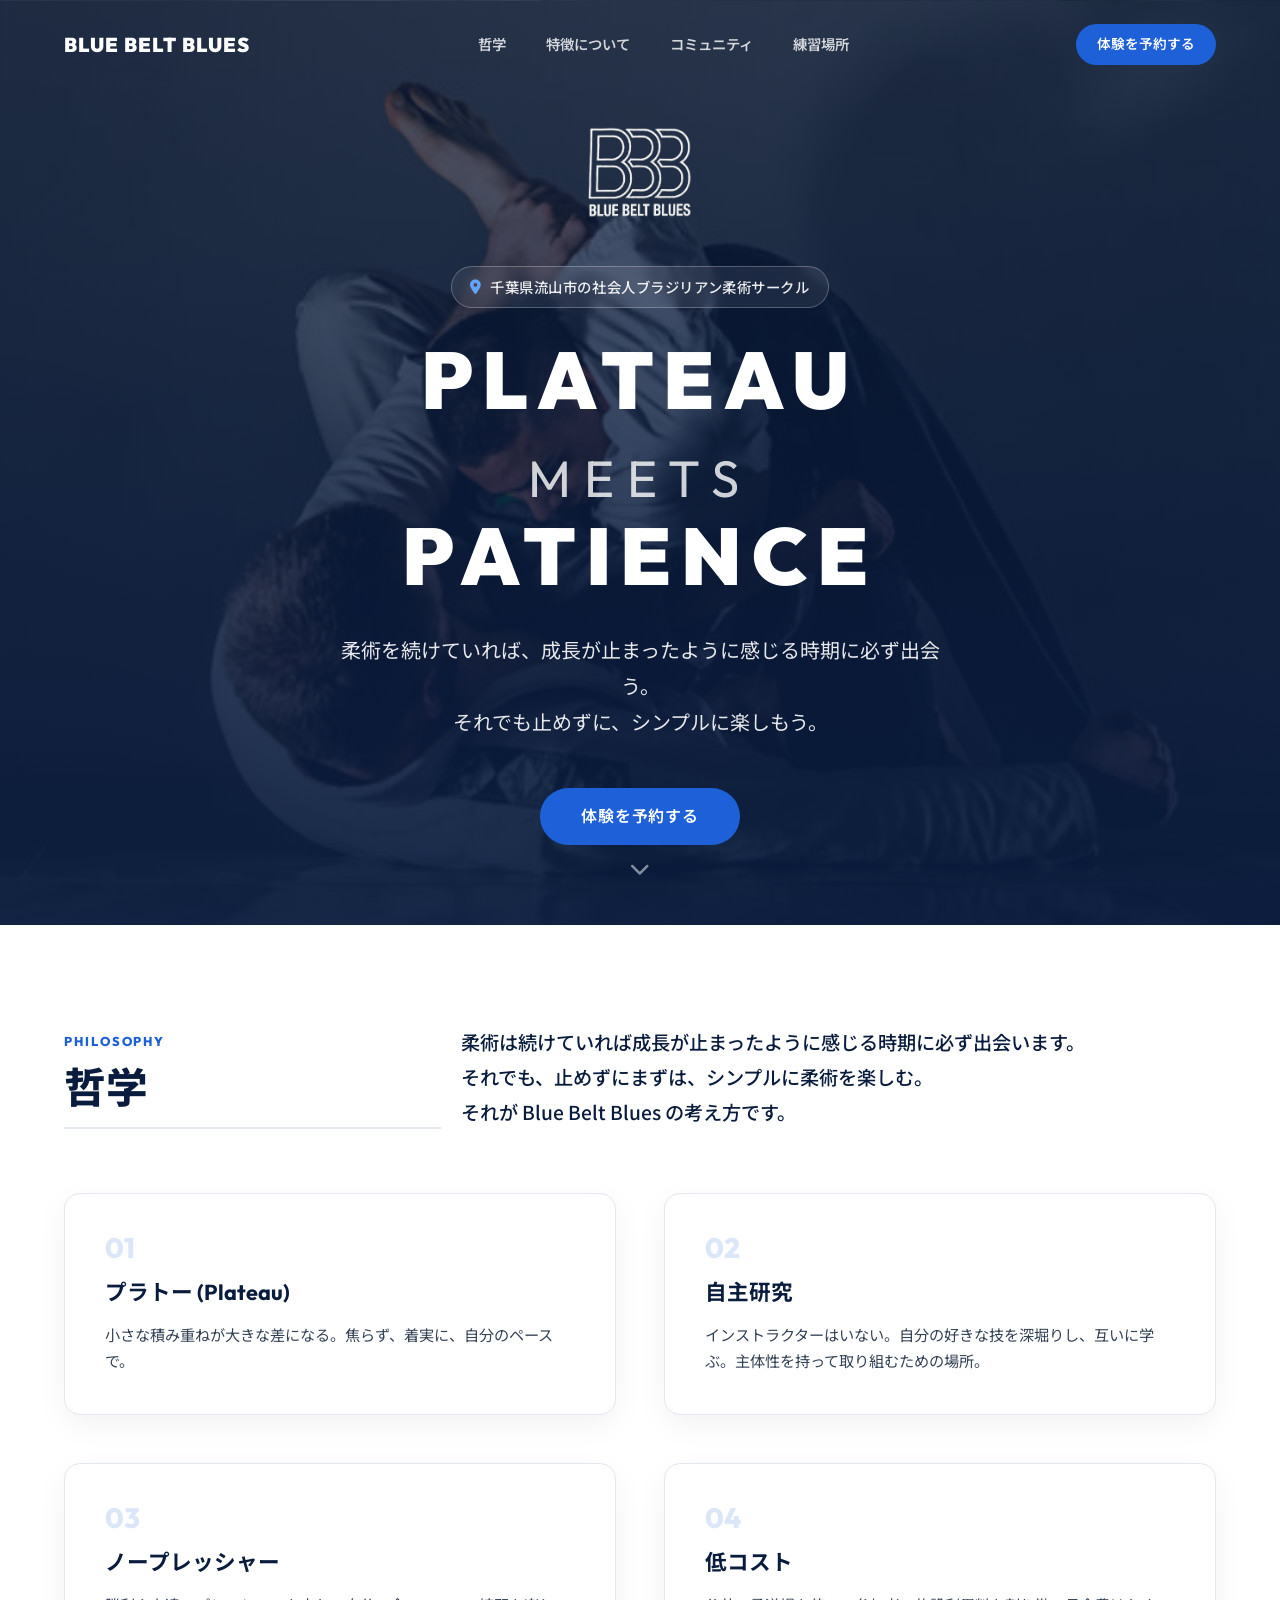
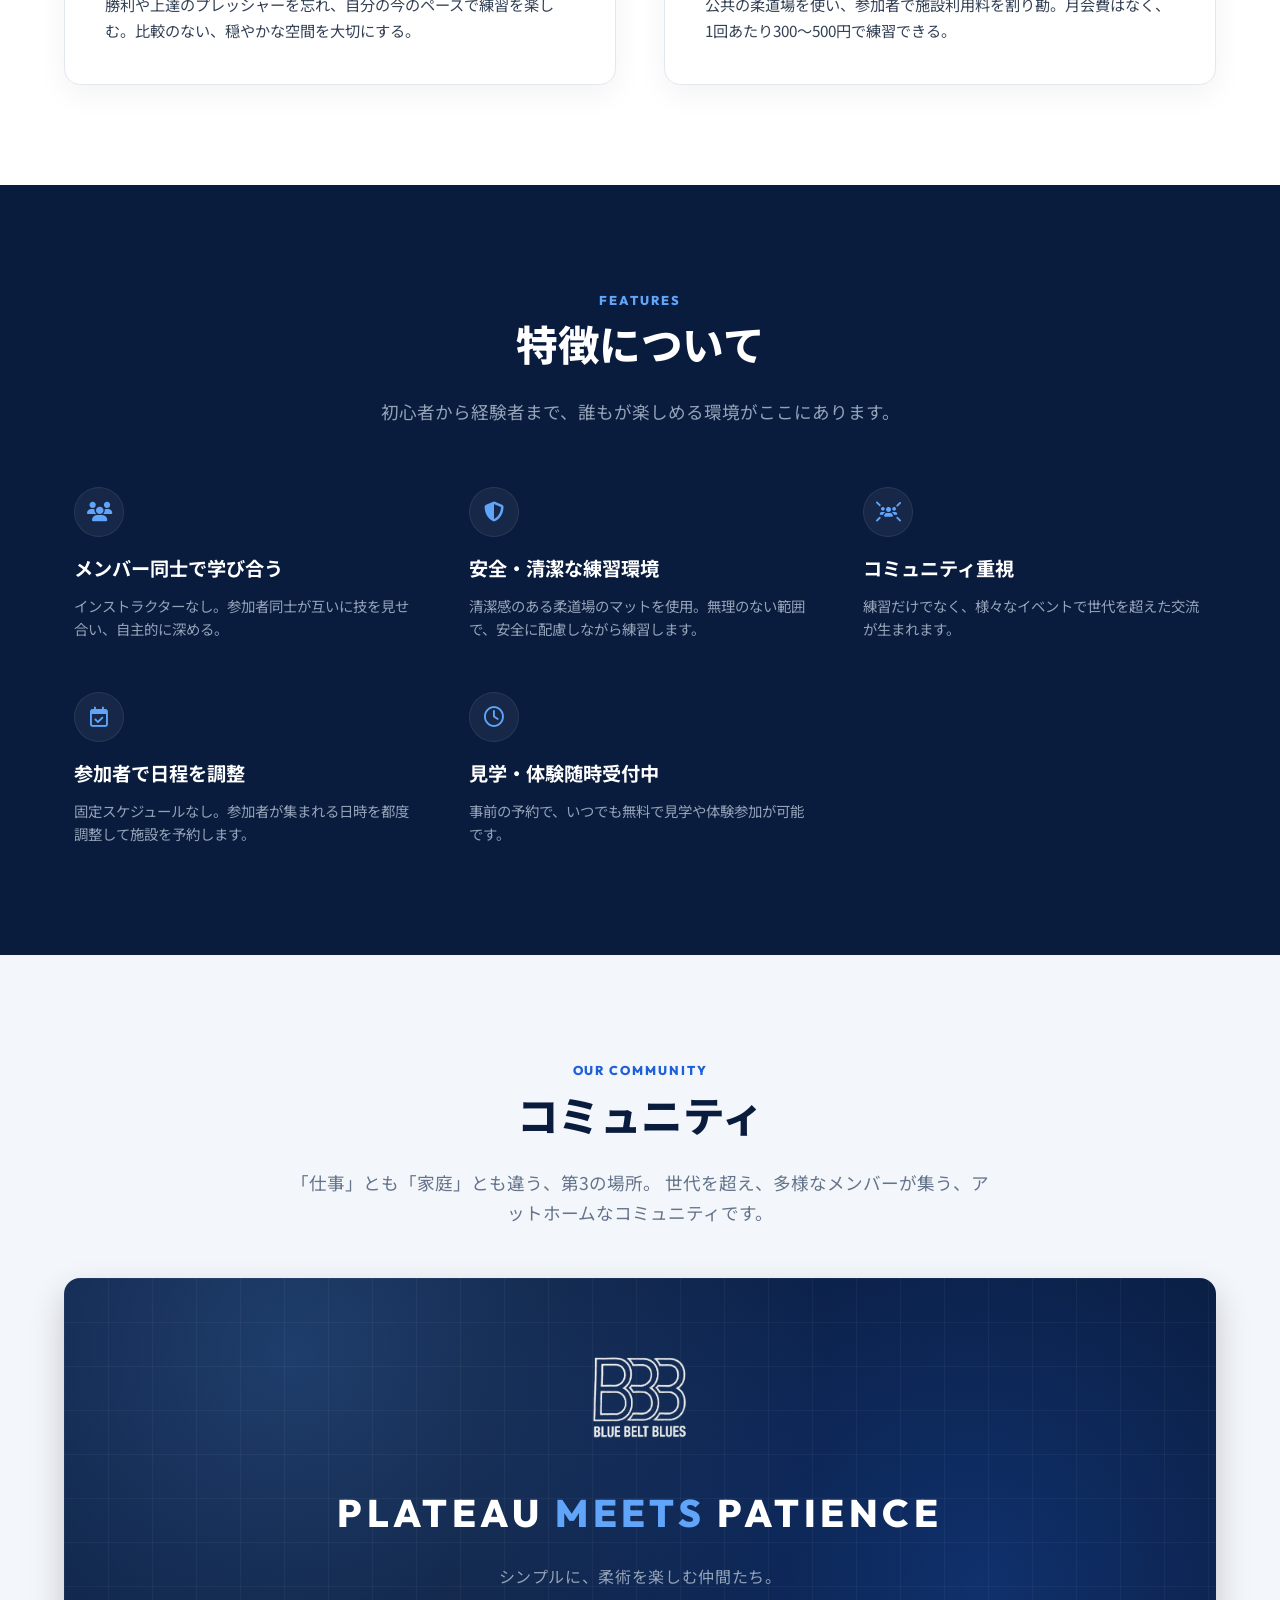
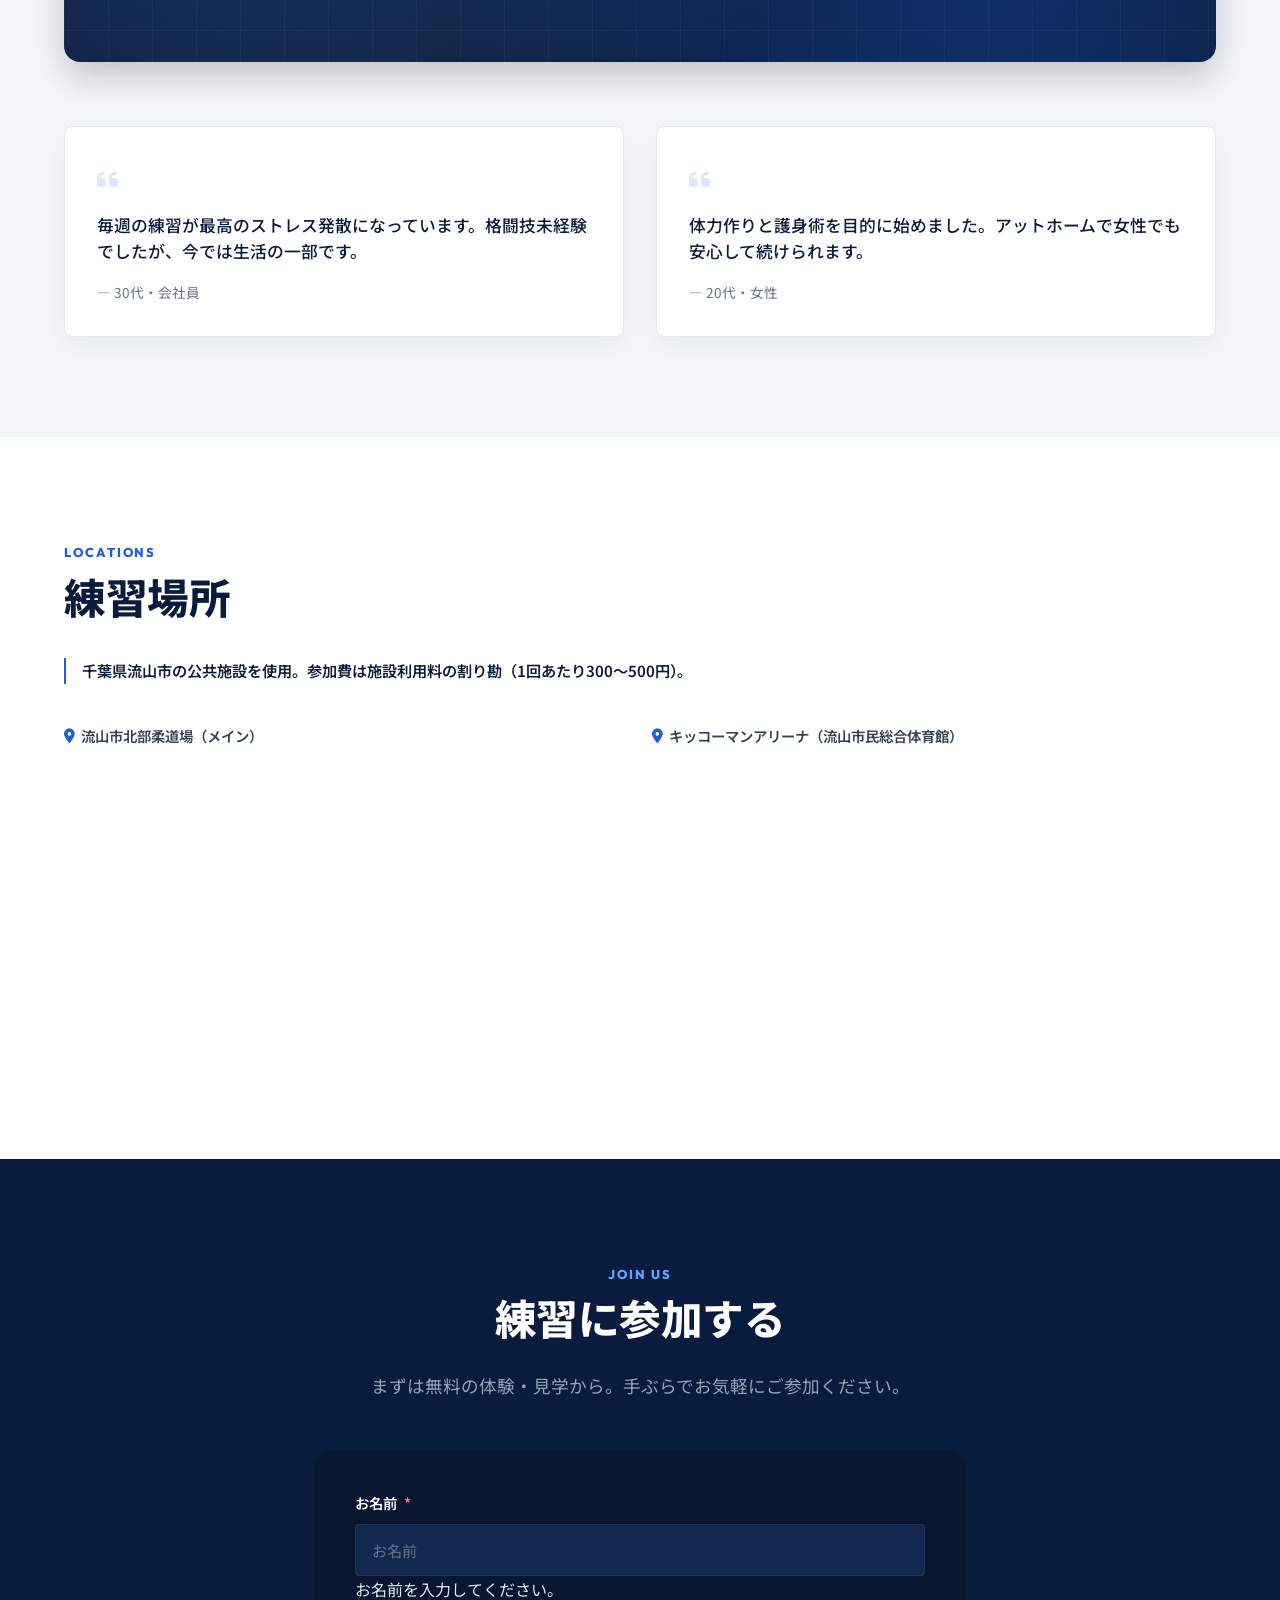
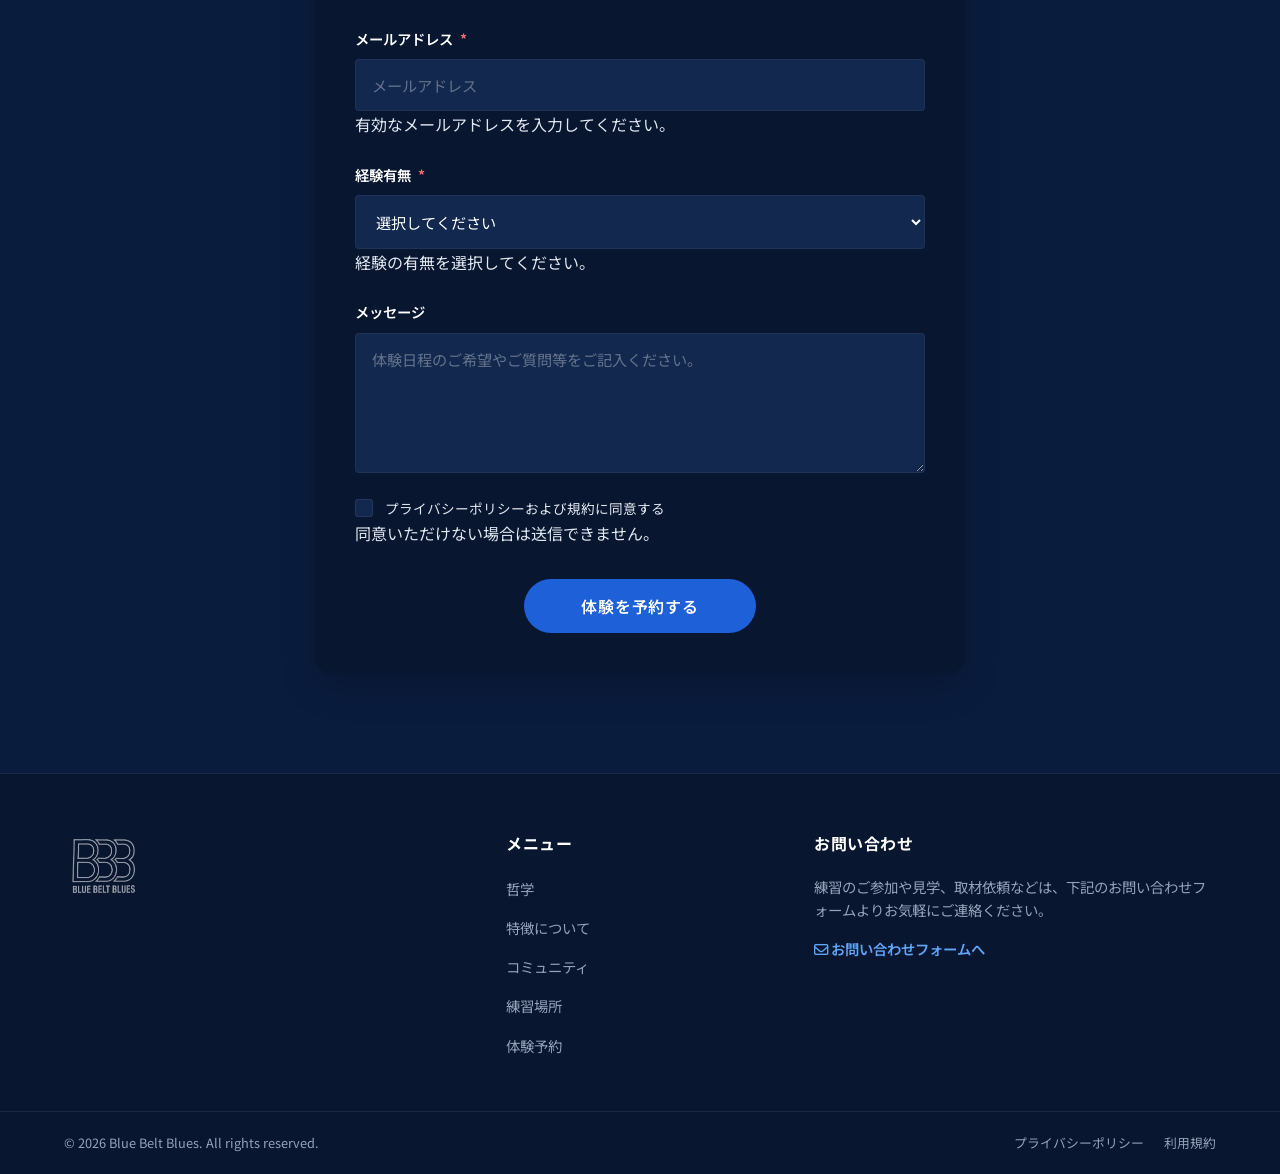
==== commit 6f54b4be: "Refine copy, add location badge, wire contact form to Formspree + Discord - Fix philosophy/features " ====
--- a/index.html
+++ b/index.html
@@ -106,6 +106,11 @@
                             />
                         </div>
 
+                        <div class="hero-location-badge">
+                            <i class="fa-solid fa-location-dot"></i>
+                            千葉県流山市の社会人ブラジリアン柔術サークル
+                        </div>
+
                         <h1 class="hero-title tracking-wide">
                             PLATEAU<br />
                             <span class="meets-text">MEETS</span><br />
@@ -164,7 +169,7 @@
                             <div class="card-num">01</div>
                             <h3>プラトー (Plateau)</h3>
                             <p>
-                                その先に上手くはいない。覚えるだけ。でも小さな積み重ねが大きな差になる。焦らず、着実に、自分のペースで。
+                                小さな積み重ねが大きな差になる。焦らず、着実に、自分のペースで。
                             </p>
                         </div>
 
@@ -201,7 +206,7 @@
                             style="animation-delay: 0.3s"
                         >
                             <div class="card-num">04</div>
-                            <h3>エコノミー</h3>
+                            <h3>低コスト</h3>
                             <p>
                                 公共の柔道場を使い、参加者で施設利用料を割り勘。月会費はなく、1回あたり300〜500円で練習できる。
                             </p>
@@ -225,20 +230,6 @@
                     </div>
 
                     <div class="grid grid-3-cols gap-md">
-                        <!-- Feature Item 1 -->
-                        <div
-                            class="feature-item-bbb scroll-reveal-up"
-                            id="feature-1"
-                        >
-                            <div class="feature-icon-circle">
-                                <i class="fa-solid fa-graduation-cap"></i>
-                            </div>
-                            <h3>初心者・未経験者大歓迎</h3>
-                            <p>
-                                メンバーの多くが未経験スタート。基本から優しく指導します。
-                            </p>
-                        </div>
-
                         <!-- Feature Item 2 -->
                         <div
                             class="feature-item-bbb scroll-reveal-up"
@@ -265,7 +256,7 @@
                             </div>
                             <h3>安全・清潔な練習環境</h3>
                             <p>
-                                清潔感のある高品質なマットを使用。怪我のない安全第一の指導。
+                                清潔感のある柔道場のマットを使用。無理のない範囲で、安全に配慮しながら練習します。
                             </p>
                         </div>
 
@@ -329,49 +320,21 @@
                         </p>
                     </div>
 
-                    <!-- Dynamic Responsive Image Grid (B&W/Muted tones like mock) -->
-                    <div class="community-gallery-grid scroll-reveal">
-                        <div class="gallery-col col-left">
-                            <div class="gallery-img-wrapper item-square">
-                                <img
-                                    src="images/gallery-2.jpg"
-                                    alt="柔術の握手・練習"
-                                    class="gallery-img-bbb"
-                                />
-                            </div>
-                            <div class="gallery-img-wrapper item-square">
-                                <img
-                                    src="images/gallery-2.jpg"
-                                    alt="練習前の確認"
-                                    class="gallery-img-bbb"
-                                />
-                            </div>
-                        </div>
-                        <div class="gallery-col col-middle">
-                            <div class="gallery-img-wrapper item-wide">
-                                <img
-                                    src="images/gallery-4.jpg"
-                                    alt="サークルメンバーの円陣"
-                                    class="gallery-img-bbb"
-                                />
-                            </div>
-                            <div class="gallery-img-wrapper item-wide">
-                                <img
-                                    src="images/hero-bg.jpg"
-                                    alt="清潔な白いマットスペース"
-                                    class="gallery-img-bbb"
-                                />
-                            </div>
-                        </div>
-                        <div class="gallery-col col-right">
-                            <div class="gallery-img-wrapper item-tall">
-                                <img
-                                    src="images/about-training.jpg"
-                                    alt="道着の袖のクローズアップ"
-                                    class="gallery-img-bbb"
-                                />
-                            </div>
-                        </div>
+                    <!-- Brand decorative panel (placeholder until photos are ready) -->
+                    <div class="community-brand-panel scroll-reveal">
+                        <div class="brand-panel-logo">
+                            <img
+                                src="images/logo.png"
+                                alt="Blue Belt Blues Logo"
+                                class="brand-panel-logo-img"
+                            />
+                        </div>
+                        <p class="brand-panel-tagline">
+                            PLATEAU <span class="brand-panel-meets">MEETS</span> PATIENCE
+                        </p>
+                        <p class="brand-panel-sub">
+                            シンプルに、柔術を楽しむ仲間たち。
+                        </p>
                     </div>
 
                     <!-- Testimonials -->
@@ -469,7 +432,12 @@
                         class="contact-form-wrapper-bbb scroll-reveal-up"
                         id="contact-box"
                     >
-                        <form id="contact-form" novalidate>
+                        <form
+                            id="contact-form"
+                            action="https://formspree.io/f/xjybbozv"
+                            method="POST"
+                            novalidate
+                        >
                             <div class="form-grid-bbb">
                                 <!-- Name -->
                                 <div class="form-group-bbb">
@@ -617,11 +585,13 @@
                 <div class="footer-contact">
                     <h4>お問い合わせ</h4>
                     <p>
-                        練習のご参加や見学、取材依頼などはフォームまたはメールよりお気軽にご連絡ください。
+                        練習のご参加や見学、取材依頼などは、下記のお問い合わせフォームよりお気軽にご連絡ください。
                     </p>
                     <p class="email-contact">
-                        <i class="fa-regular fa-envelope icon-left"></i>
-                        info@bluebeltblues.example.com
+                        <a href="#contact">
+                            <i class="fa-regular fa-envelope icon-left"></i>
+                            お問い合わせフォームへ
+                        </a>
                     </p>
                 </div>
             </div>
--- a/styles.css
+++ b/styles.css
@@ -411,6 +411,26 @@
   height: auto;
 }
 
+.hero-location-badge {
+  display: inline-flex;
+  align-items: center;
+  gap: 8px;
+  margin-bottom: 28px;
+  padding: 8px 18px;
+  border-radius: var(--radius-round);
+  border: 1px solid rgba(255, 255, 255, 0.25);
+  background: rgba(255, 255, 255, 0.08);
+  backdrop-filter: blur(4px);
+  color: rgba(255, 255, 255, 0.92);
+  font-size: 0.9rem;
+  font-weight: 500;
+  letter-spacing: 0.04em;
+}
+
+.hero-location-badge i {
+  color: var(--accent-blue-light);
+}
+
 .hero-title {
   font-size: 3.5rem;
   font-weight: 900;
@@ -588,64 +608,71 @@
   background-color: var(--bg-light-alt);
 }
 
-/* Image Masonry Gallery (Muted B&W as Mockup) */
-.community-gallery-grid {
-  display: flex;
-  flex-direction: column;
-  gap: 16px;
+/* Brand decorative panel (placeholder until photos are ready) */
+.community-brand-panel {
+  position: relative;
+  overflow: hidden;
   margin-bottom: 64px;
-}
-
-@media (min-width: 768px) {
-  .community-gallery-grid {
-    flex-direction: row;
-  }
-}
-
-.gallery-col {
-  flex: 1;
-  display: flex;
-  flex-direction: column;
-  gap: 16px;
-}
-
-.gallery-img-wrapper {
-  overflow: hidden;
-  border-radius: var(--radius-md);
+  padding: 72px 32px;
+  text-align: center;
+  border-radius: var(--radius-lg);
+  background:
+    radial-gradient(circle at 20% 20%, rgba(96, 165, 250, 0.25), transparent 55%),
+    radial-gradient(circle at 80% 80%, rgba(30, 96, 216, 0.35), transparent 55%),
+    linear-gradient(135deg, var(--bg-dark-blue) 0%, var(--bg-dark-secondary) 100%);
+  box-shadow: var(--shadow-card-dark);
+}
+
+.community-brand-panel::before {
+  content: "";
+  position: absolute;
+  inset: 0;
+  background-image:
+    linear-gradient(rgba(255, 255, 255, 0.04) 1px, transparent 1px),
+    linear-gradient(90deg, rgba(255, 255, 255, 0.04) 1px, transparent 1px);
+  background-size: 44px 44px;
+  pointer-events: none;
+}
+
+.brand-panel-logo {
   position: relative;
-  box-shadow: var(--shadow-card);
-}
-
-.item-square {
-  aspect-ratio: 1 / 1;
-}
-
-.item-wide {
-  aspect-ratio: 1.6 / 1;
-}
-
-.item-tall {
-  height: 100%;
-  aspect-ratio: 0.75 / 1;
+  margin-bottom: 28px;
+}
+
+.brand-panel-logo-img {
+  height: 96px;
+  width: auto;
+  opacity: 0.95;
+}
+
+.brand-panel-tagline {
+  position: relative;
+  font-family: var(--font-heading);
+  font-weight: 800;
+  letter-spacing: 0.12em;
+  font-size: clamp(1.4rem, 4vw, 2.4rem);
+  color: var(--text-dark-primary);
+}
+
+.brand-panel-meets {
+  color: var(--accent-blue-light);
+}
+
+.brand-panel-sub {
+  position: relative;
+  margin-top: 16px;
+  font-size: 1rem;
+  letter-spacing: 0.04em;
+  color: var(--text-dark-muted);
 }
 
 @media (max-width: 767px) {
-  .item-tall {
-    aspect-ratio: 1 / 1;
-  }
-}
-
-.gallery-img-bbb {
-  width: 100%;
-  height: 100%;
-  object-fit: cover;
-  filter: grayscale(100%) contrast(1.1) brightness(0.9);
-  transition: var(--transition-smooth);
-}
-
-.gallery-img-wrapper:hover .gallery-img-bbb {
-  filter: grayscale(0%) contrast(1.0) brightness(1.0);
-  transform: scale(1.04);
+  .community-brand-panel {
+    padding: 56px 20px;
+  }
+  .brand-panel-logo-img {
+    height: 72px;
+  }
 }
 
 /* Testimonials (2 columns, white cards) */
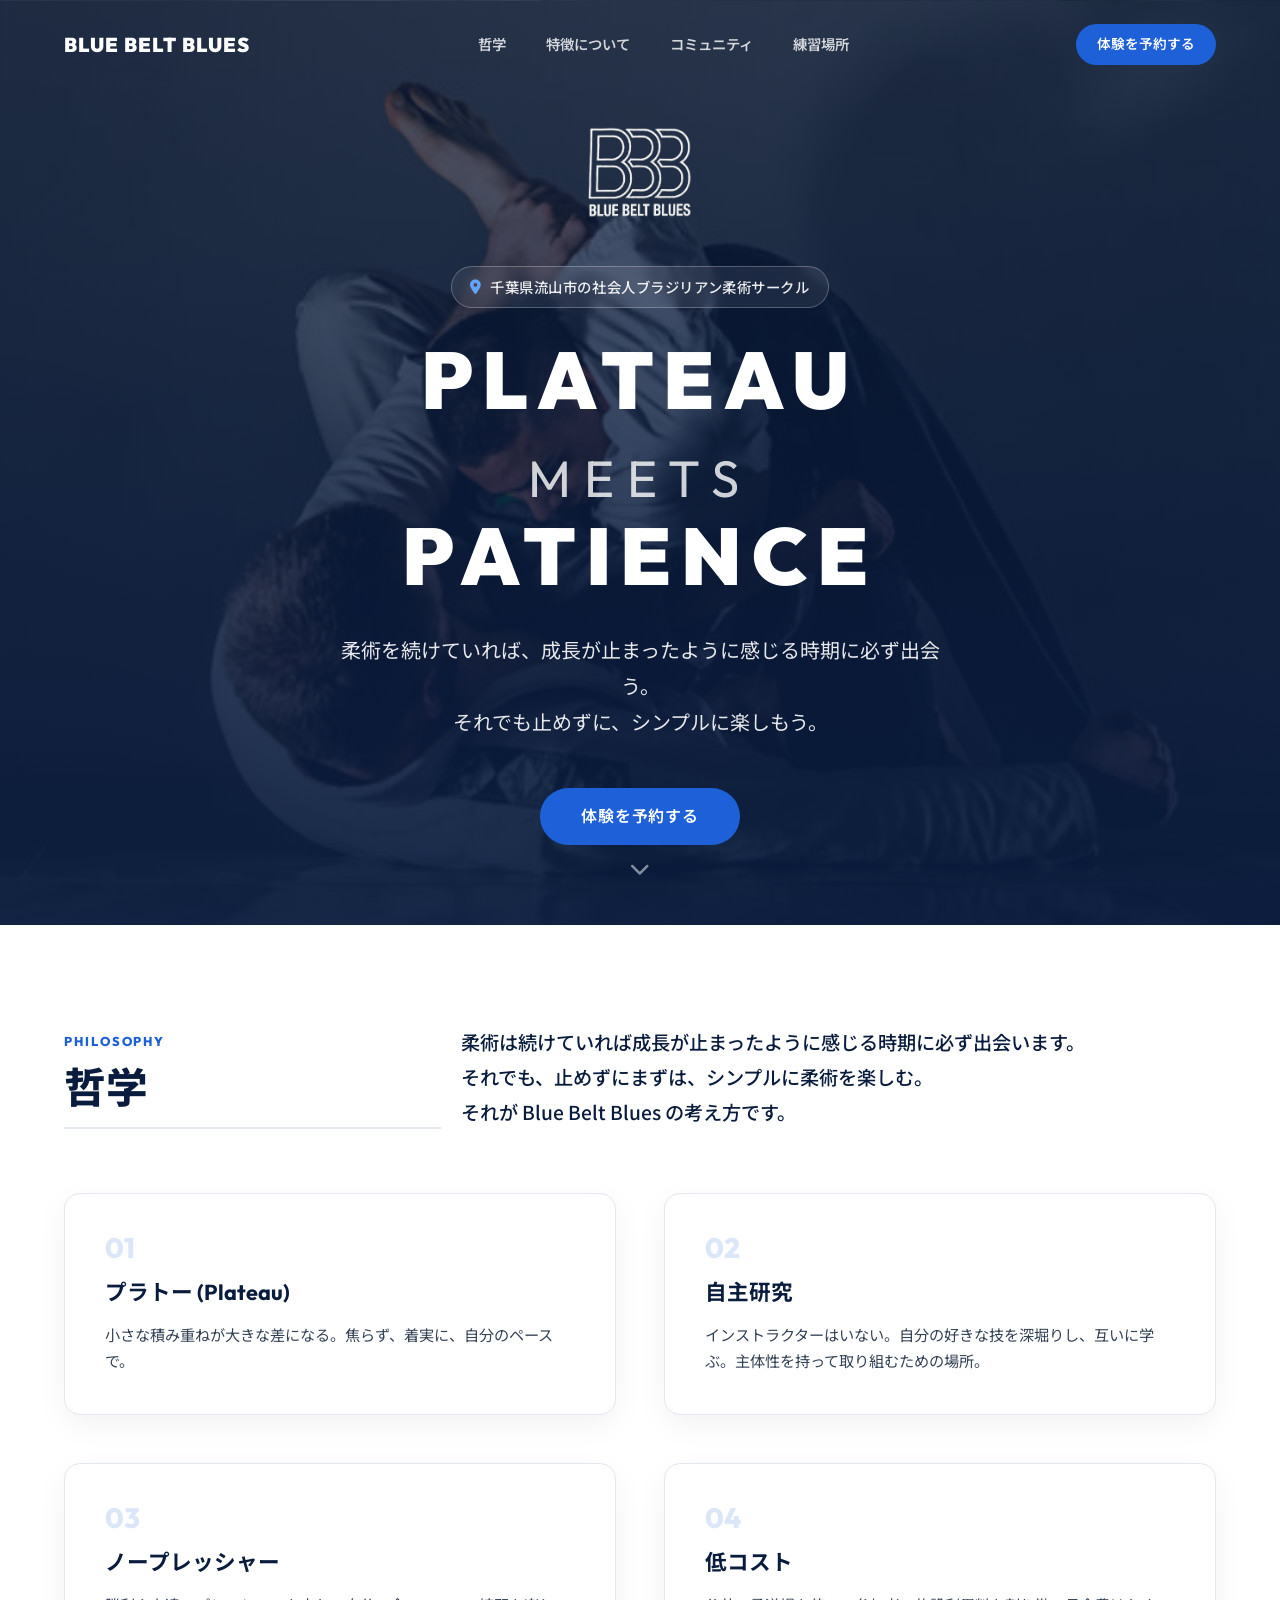
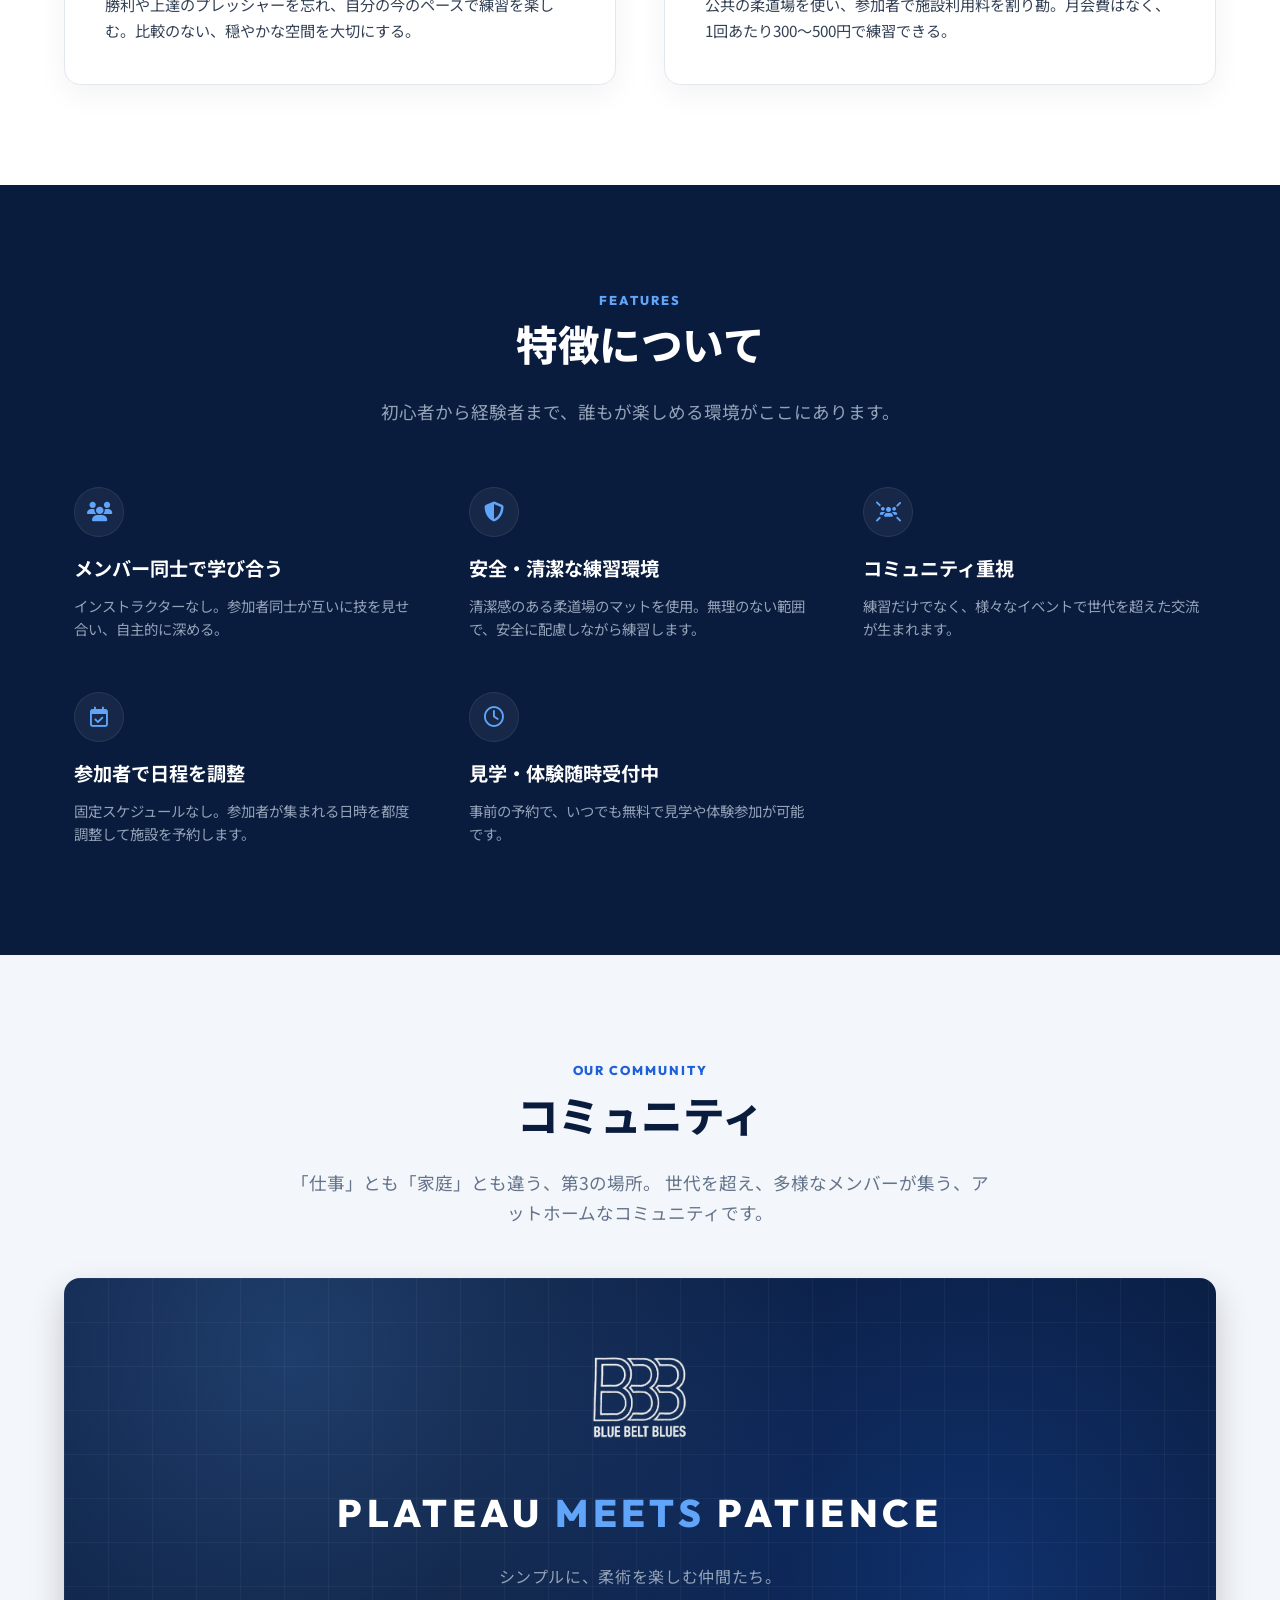
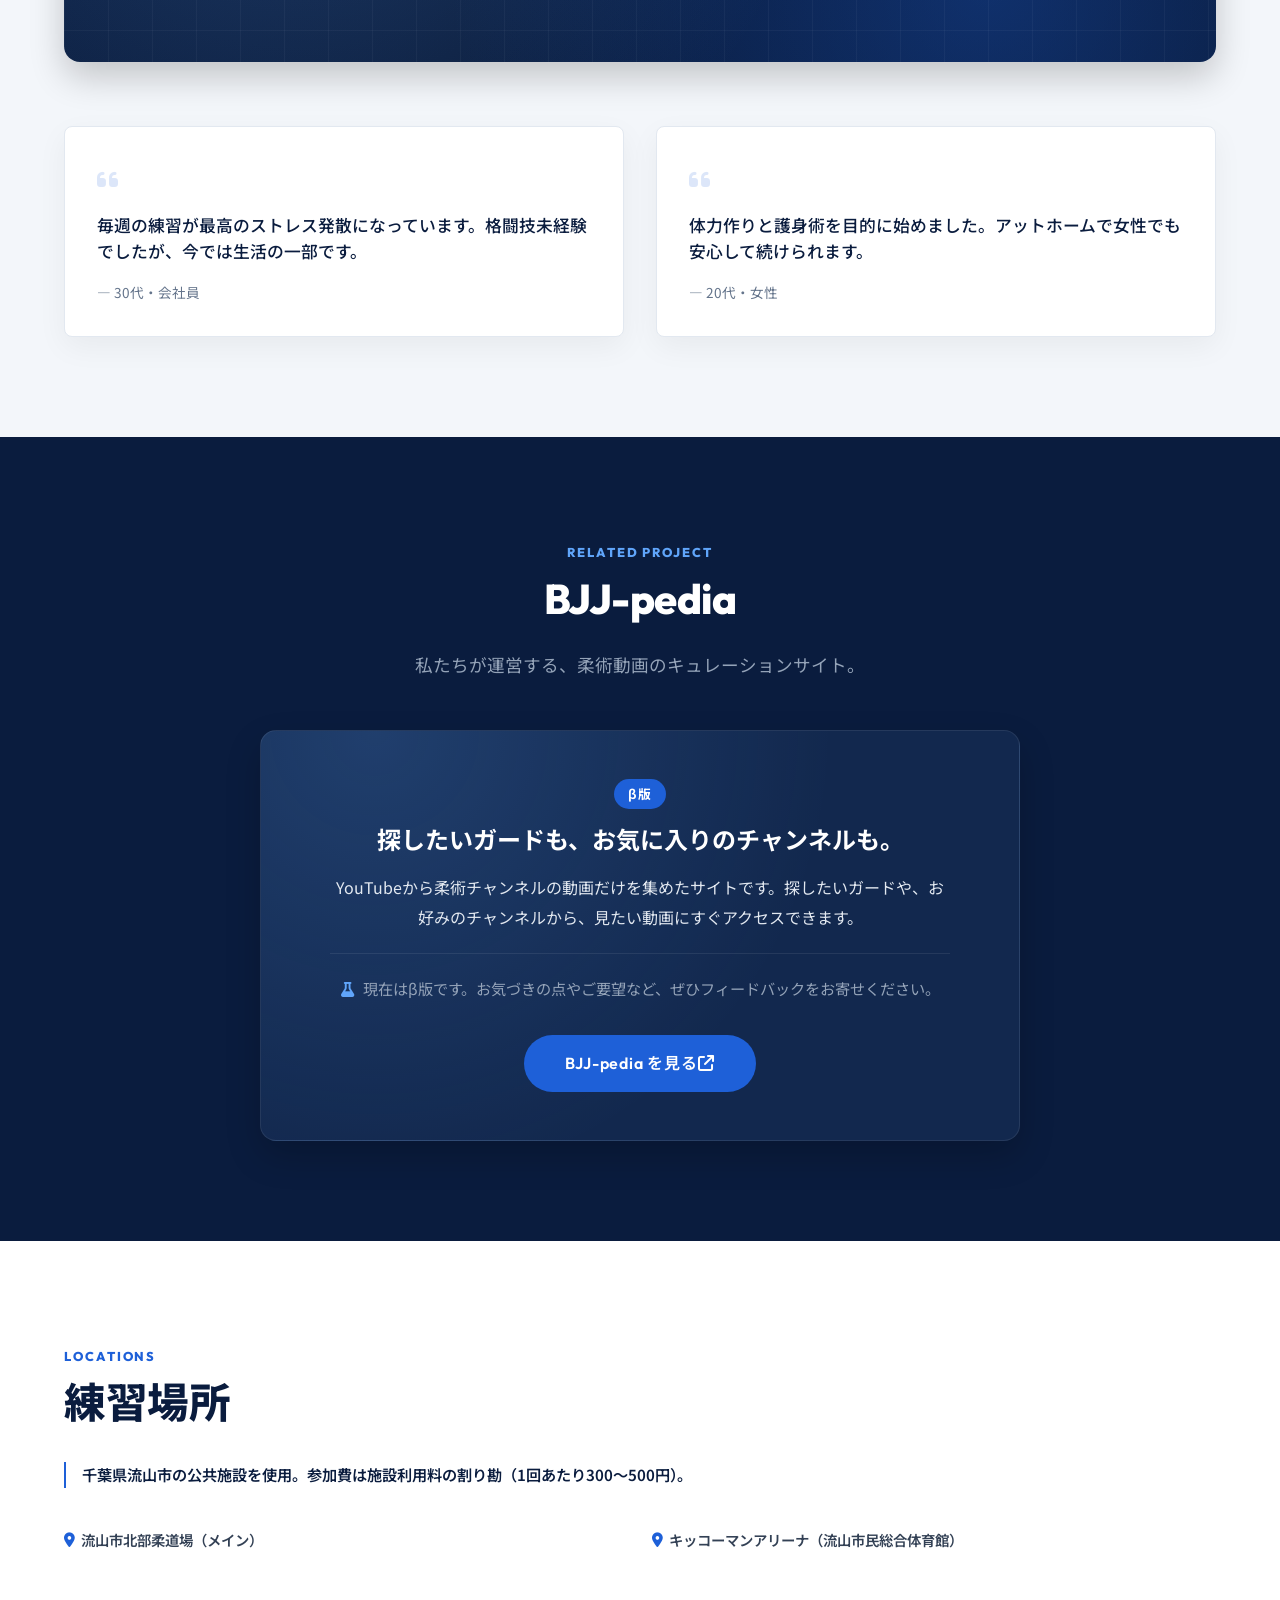
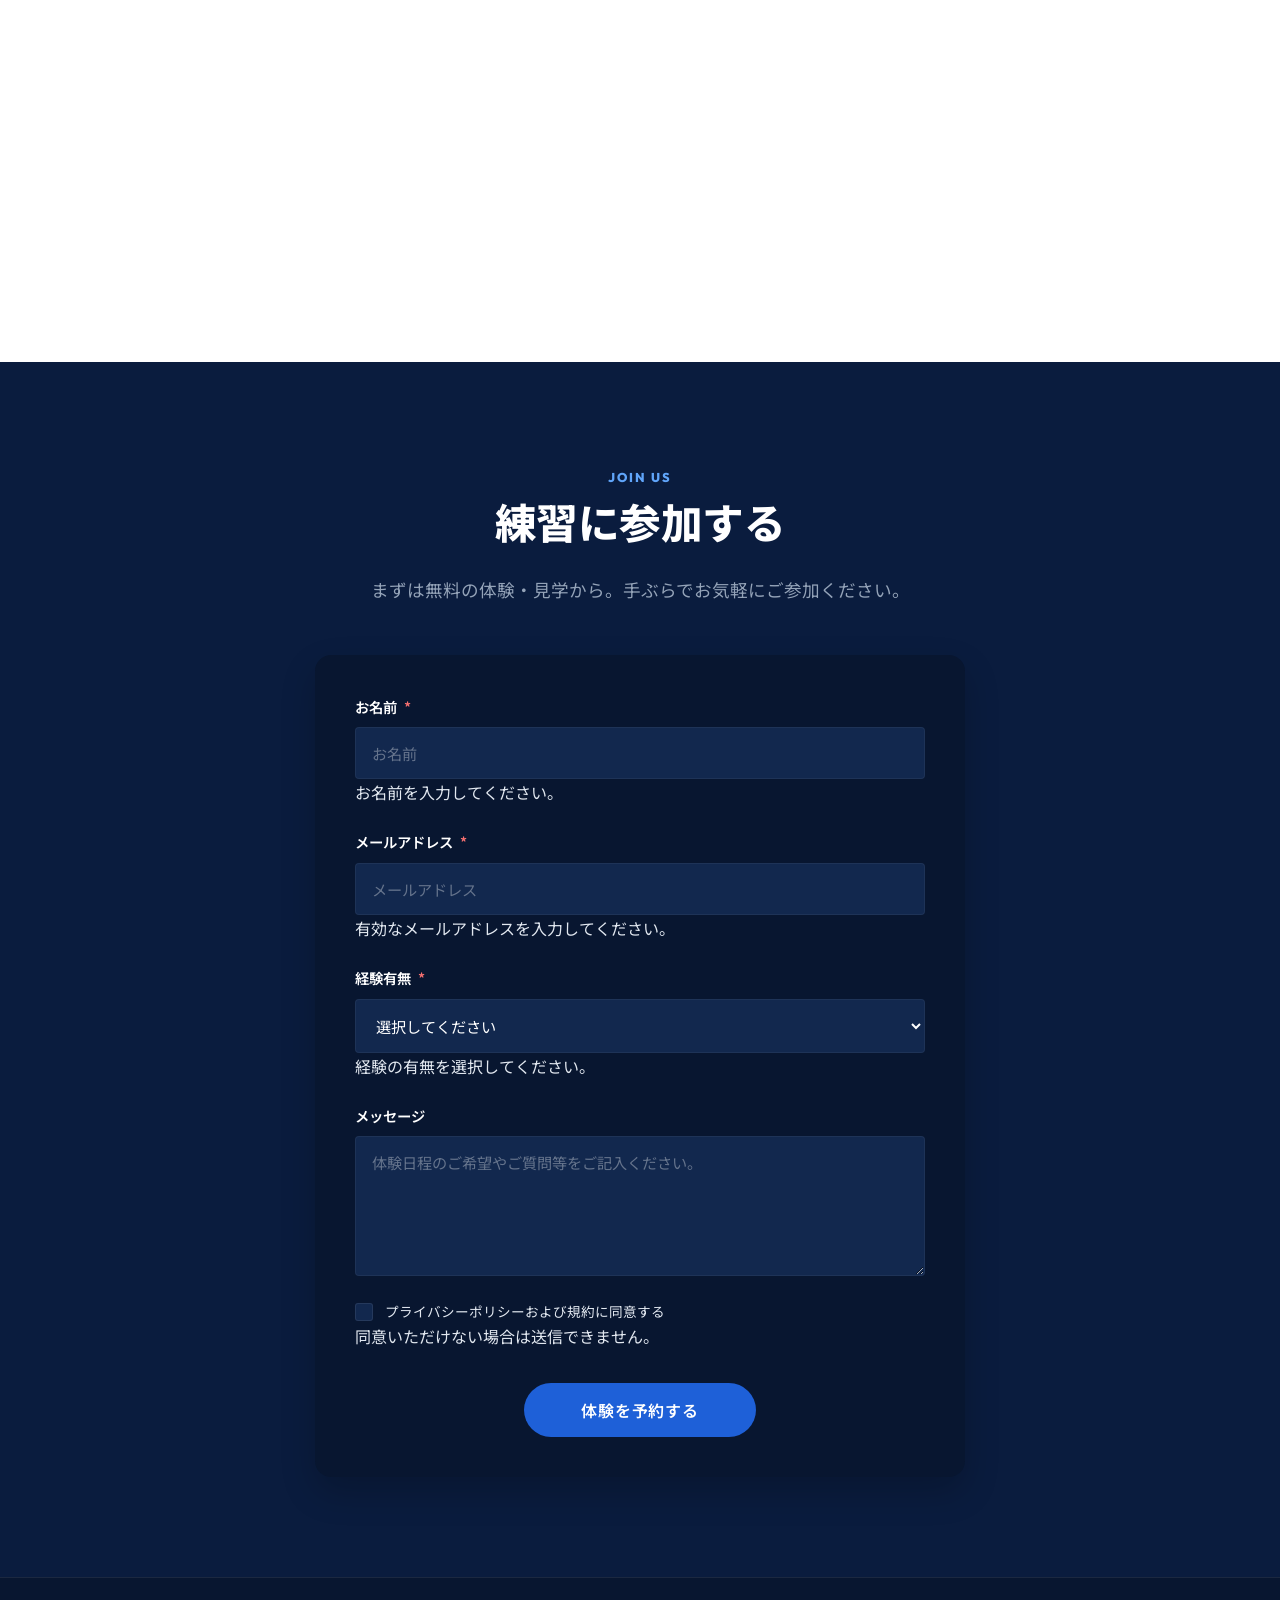
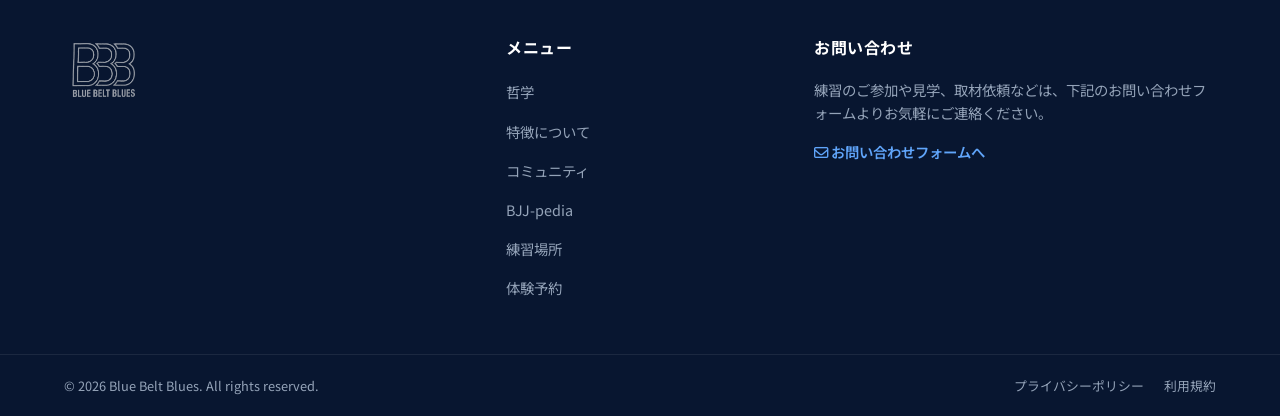
==== commit 3ec502a6: "Add BJJ-pedia related-project section with beta feedback note Introduce the group's YouTube jiu-jits" ====
--- a/index.html
+++ b/index.html
@@ -366,6 +366,47 @@
                 </div>
             </section>
 
+            <!-- BJJ-pedia Section (関連プロジェクト) -->
+            <section
+                id="bjjpedia"
+                class="bjjpedia-section section-padding dark-bg"
+            >
+                <div class="container">
+                    <div class="section-header text-center scroll-reveal">
+                        <span class="section-tag">RELATED PROJECT</span>
+                        <h2 class="section-title">BJJ-pedia</h2>
+                        <p class="section-subtitle">
+                            私たちが運営する、柔術動画のキュレーションサイト。
+                        </p>
+                    </div>
+
+                    <div class="bjjpedia-card scroll-reveal-up">
+                        <span class="bjjpedia-beta">β版</span>
+                        <h3>探したいガードも、お気に入りのチャンネルも。</h3>
+                        <p>
+                            YouTubeから柔術チャンネルの動画だけを集めたサイトです。探したいガードや、お好みのチャンネルから、見たい動画にすぐアクセスできます。
+                        </p>
+                        <p class="bjjpedia-feedback">
+                            <i class="fa-solid fa-flask"></i>
+                            現在はβ版です。お気づきの点やご要望など、ぜひフィードバックをお寄せください。
+                        </p>
+                        <div class="bjjpedia-actions">
+                            <a
+                                href="https://bjj-pedia.vercel.app/"
+                                class="btn btn-primary btn-large"
+                                target="_blank"
+                                rel="noopener noreferrer"
+                            >
+                                BJJ-pedia を見る
+                                <i
+                                    class="fa-solid fa-arrow-up-right-from-square icon-right"
+                                ></i>
+                            </a>
+                        </div>
+                    </div>
+                </div>
+            </section>
+
             <!-- Practice Location Section (練習場所) -->
             <section id="locations" class="location-section section-padding">
                 <div class="container">
@@ -577,6 +618,7 @@
                         <li><a href="#philosophy">哲学</a></li>
                         <li><a href="#features">特徴について</a></li>
                         <li><a href="#community">コミュニティ</a></li>
+                        <li><a href="#bjjpedia">BJJ-pedia</a></li>
                         <li><a href="#locations">練習場所</a></li>
                         <li><a href="#contact">体験予約</a></li>
                     </ul>
--- a/styles.css
+++ b/styles.css
@@ -675,6 +675,69 @@
   }
 }
 
+/* BJJ-pedia (related project) */
+.bjjpedia-card {
+  position: relative;
+  max-width: 760px;
+  margin: 48px auto 0 auto;
+  padding: 48px 40px;
+  text-align: center;
+  border-radius: var(--radius-lg);
+  border: 1px solid var(--border-dark);
+  background:
+    radial-gradient(circle at 15% 0%, rgba(96, 165, 250, 0.18), transparent 60%),
+    var(--bg-dark-input);
+  box-shadow: var(--shadow-card-dark);
+}
+
+.bjjpedia-beta {
+  display: inline-block;
+  margin-bottom: 16px;
+  padding: 4px 14px;
+  border-radius: var(--radius-round);
+  background: var(--accent-blue);
+  color: #ffffff;
+  font-size: 0.8rem;
+  font-weight: 700;
+  letter-spacing: 0.08em;
+}
+
+.bjjpedia-card h3 {
+  color: var(--text-dark-primary);
+  font-size: 1.5rem;
+  margin-bottom: 16px;
+}
+
+.bjjpedia-card p {
+  color: var(--text-dark-secondary);
+  line-height: 1.9;
+  max-width: 620px;
+  margin: 0 auto;
+}
+
+.bjjpedia-feedback {
+  margin-top: 20px !important;
+  padding-top: 20px;
+  border-top: 1px solid var(--border-dark);
+  color: var(--text-dark-muted) !important;
+  font-size: 0.95rem;
+}
+
+.bjjpedia-feedback i {
+  color: var(--accent-blue-light);
+  margin-right: 6px;
+}
+
+.bjjpedia-actions {
+  margin-top: 32px;
+}
+
+@media (max-width: 767px) {
+  .bjjpedia-card {
+    padding: 40px 24px;
+  }
+}
+
 /* Testimonials (2 columns, white cards) */
 .testimonials-container {
   margin-top: 60px;
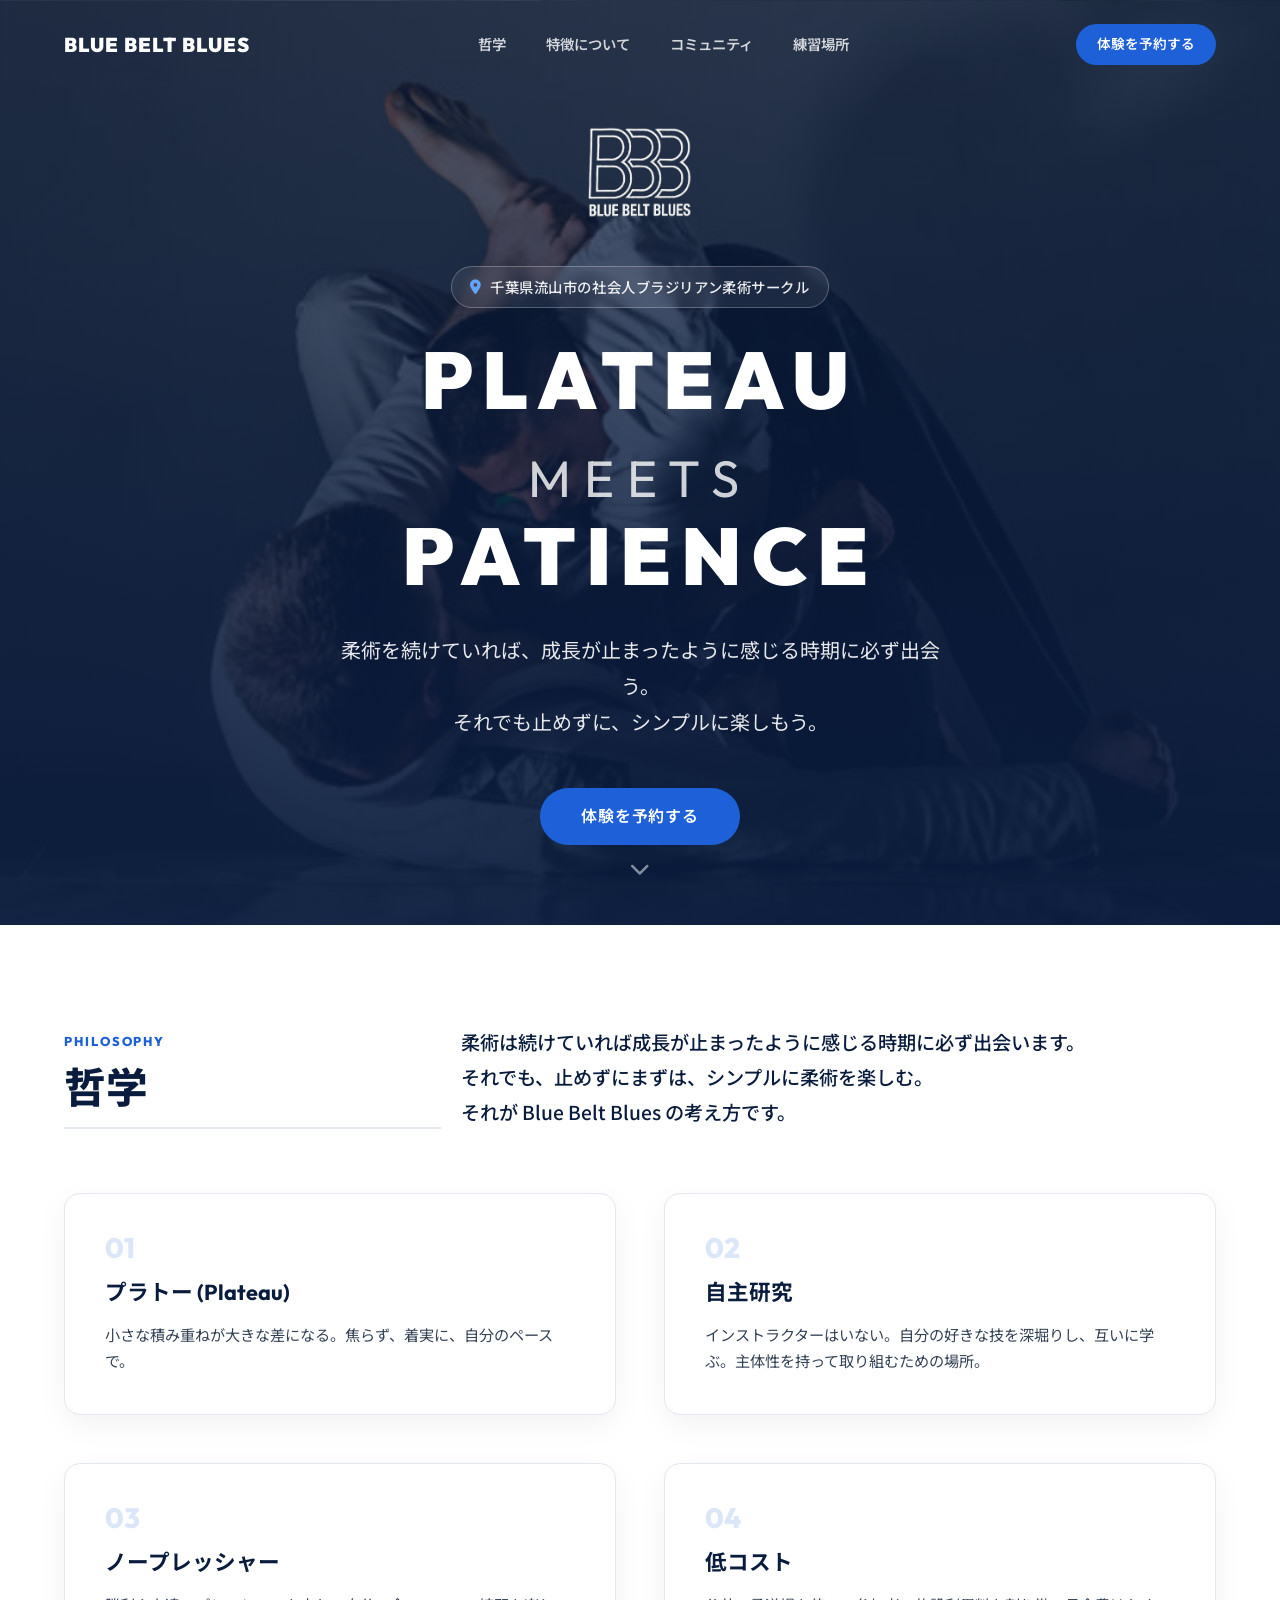
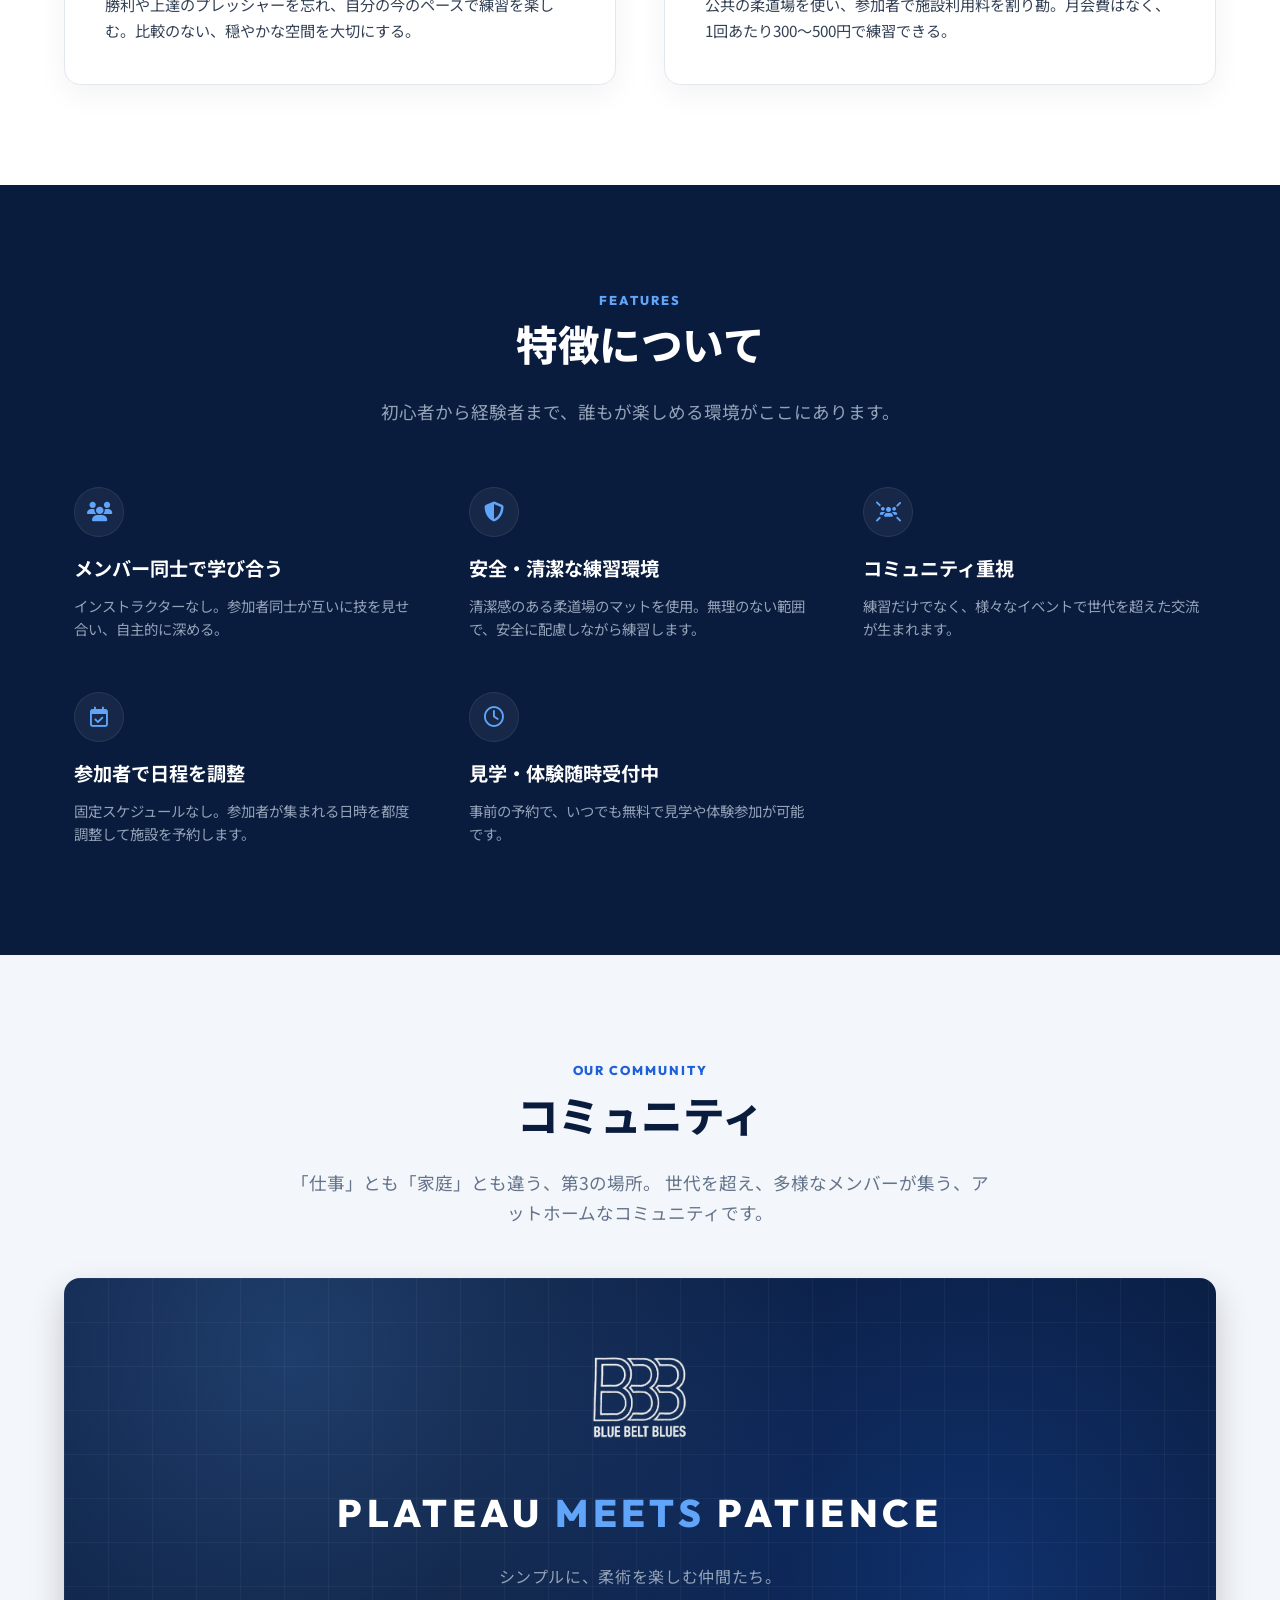
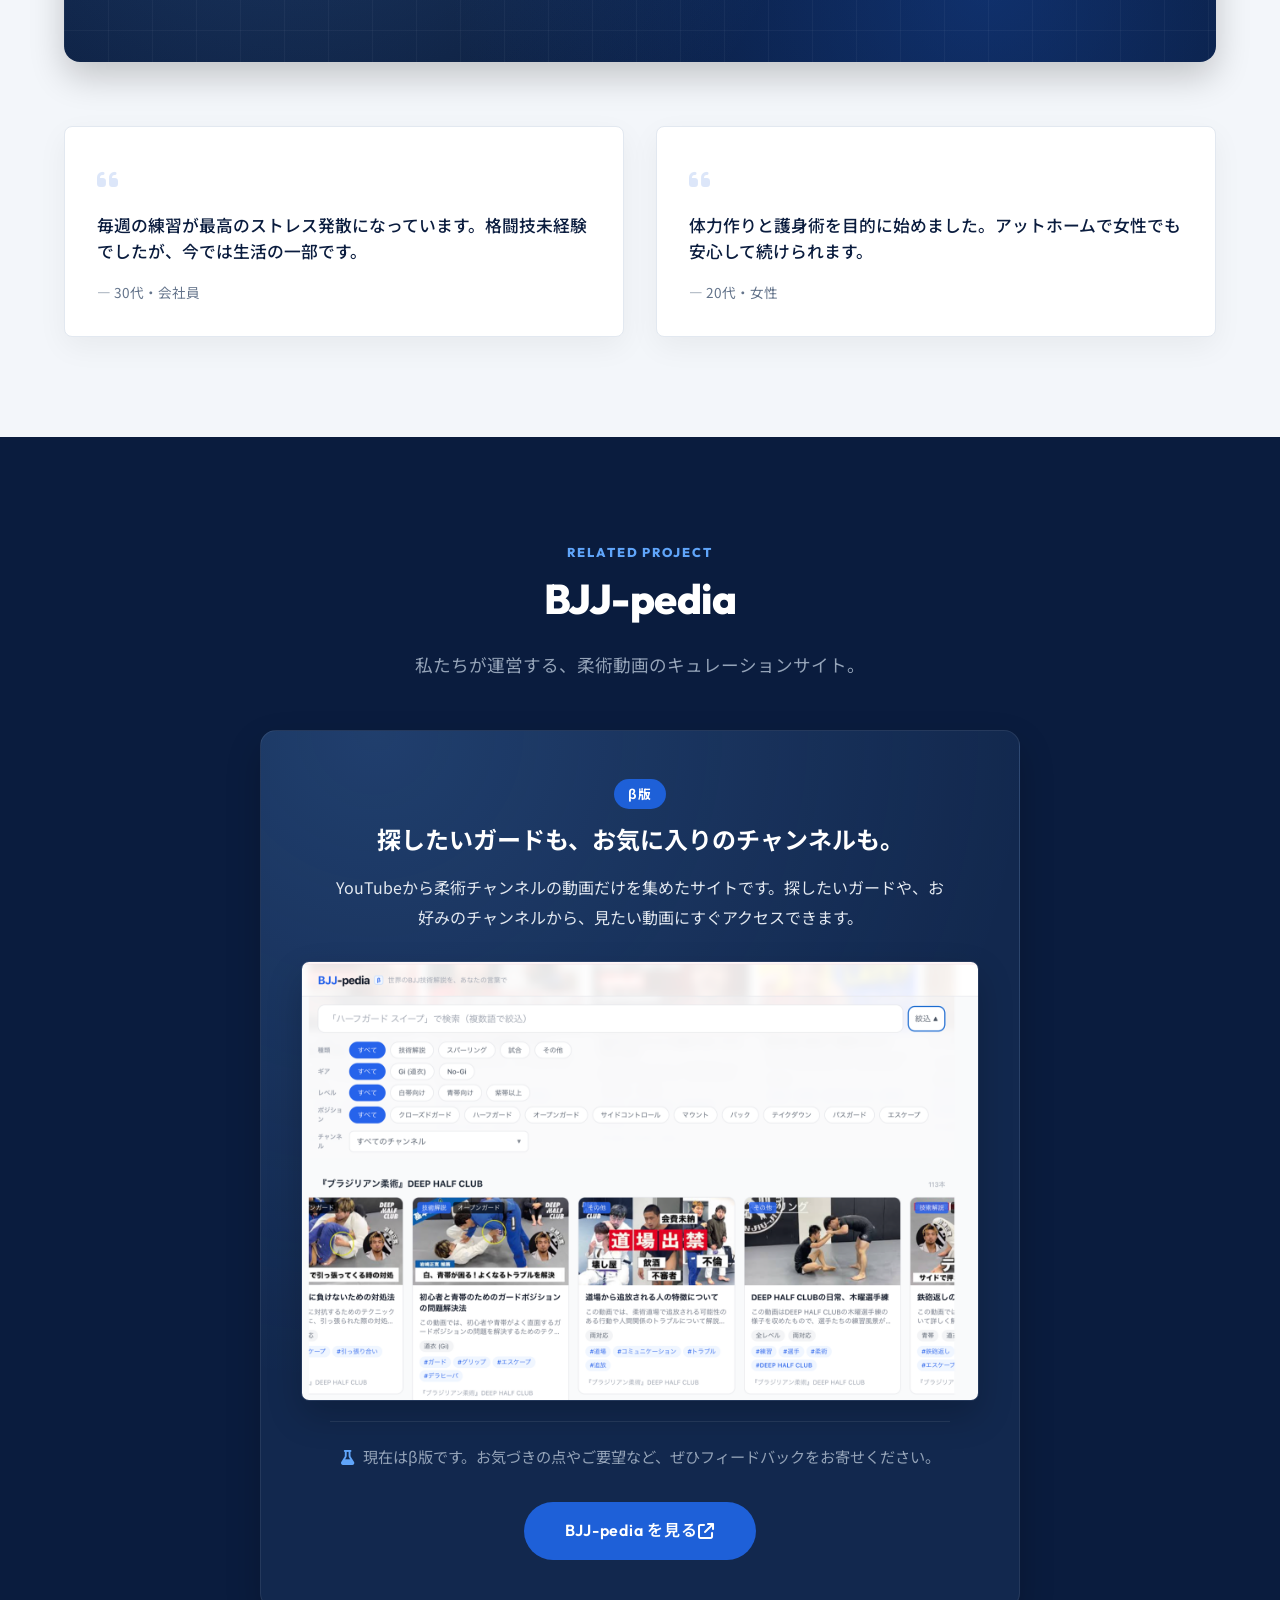
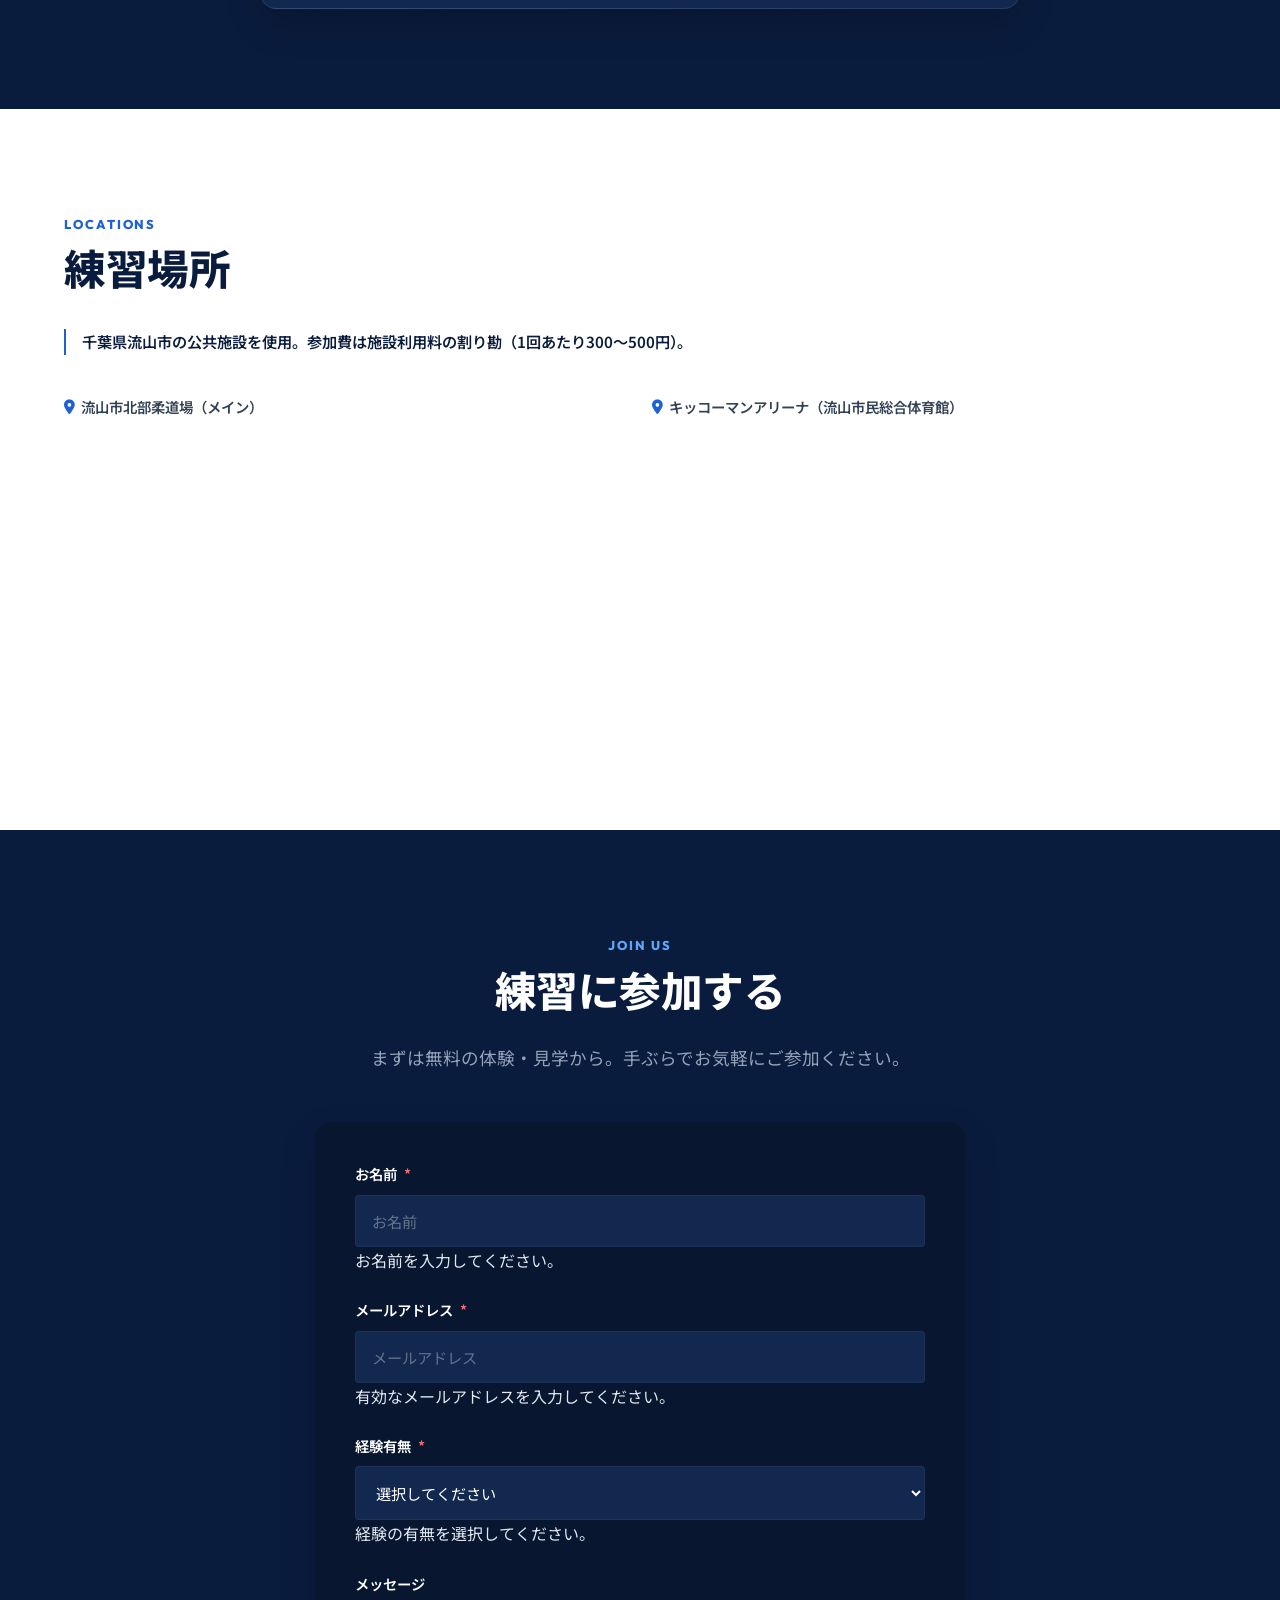
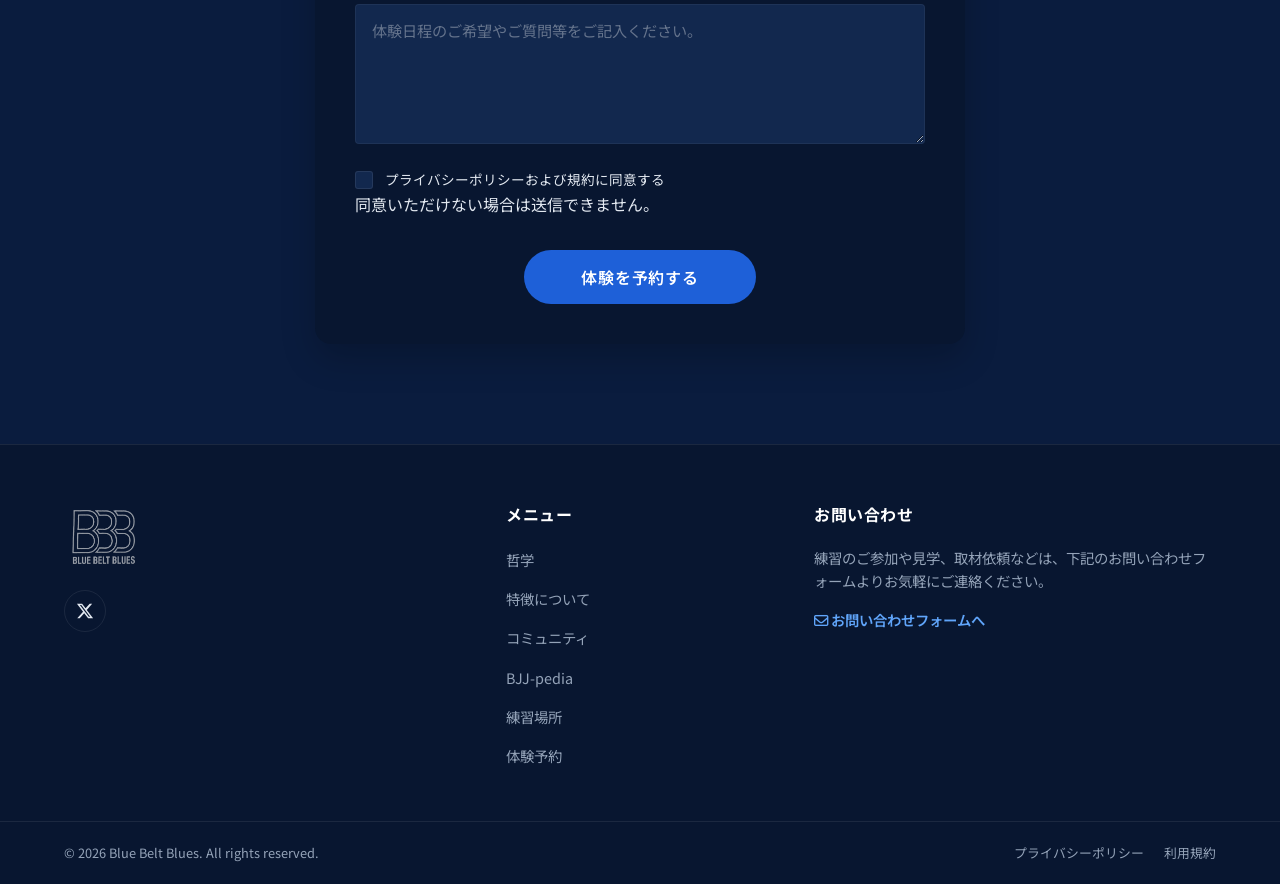
==== commit e2e4debe: "Add belt-color field, BJJ-pedia screenshot, and X account link - Contact form: show a belt-color sel" ====
--- a/index.html
+++ b/index.html
@@ -386,6 +386,20 @@
                         <p>
                             YouTubeから柔術チャンネルの動画だけを集めたサイトです。探したいガードや、お好みのチャンネルから、見たい動画にすぐアクセスできます。
                         </p>
+                        <a
+                            href="https://bjj-pedia.vercel.app/"
+                            class="bjjpedia-screenshot-link"
+                            target="_blank"
+                            rel="noopener noreferrer"
+                            aria-label="BJJ-pedia を新しいタブで開く"
+                        >
+                            <img
+                                src="images/bjj-pedia-screenshot.png"
+                                alt="BJJ-pedia のトップ画面。柔術動画を種類・ギア・レベル・ポジション・チャンネルで絞り込んで探せる。"
+                                class="bjjpedia-screenshot"
+                                loading="lazy"
+                            />
+                        </a>
                         <p class="bjjpedia-feedback">
                             <i class="fa-solid fa-flask"></i>
                             現在はβ版です。お気づきの点やご要望など、ぜひフィードバックをお寄せください。
@@ -536,9 +550,7 @@
                                         <option value="">
                                             選択してください
                                         </option>
-                                        <option value="none">
-                                            未経験（運動初心者歓迎）
-                                        </option>
+                                        <option value="none">未経験</option>
                                         <option value="other-martial">
                                             他格闘技・武道経験あり
                                         </option>
@@ -553,6 +565,31 @@
                                     >
                                 </div>
 
+                                <!-- Belt Color (shown only for experienced) -->
+                                <div
+                                    class="form-group-bbb"
+                                    id="form-belt-group"
+                                    hidden
+                                >
+                                    <label for="form-belt"
+                                        >帯色
+                                        <span class="required-bbb">*</span></label
+                                    >
+                                    <select id="form-belt" name="belt">
+                                        <option value="">
+                                            選択してください
+                                        </option>
+                                        <option value="white">白帯</option>
+                                        <option value="blue">青帯</option>
+                                        <option value="purple">紫帯</option>
+                                        <option value="brown">茶帯</option>
+                                        <option value="black">黒帯</option>
+                                    </select>
+                                    <span class="error-message" id="error-belt"
+                                        >帯色を選択してください。</span
+                                    >
+                                </div>
+
                                 <!-- Message -->
                                 <div class="form-group-bbb">
                                     <label for="form-message">メッセージ</label>
@@ -609,6 +646,27 @@
                             alt="Blue Belt Blues Logo"
                             class="bbb-logo-img-footer"
                         />
+                    </div>
+                    <div class="footer-social">
+                        <a
+                            href="https://x.com/Blue_Belt_Blues"
+                            class="footer-social-link"
+                            target="_blank"
+                            rel="noopener noreferrer"
+                            aria-label="Blue Belt Blues の X (旧Twitter) アカウント"
+                        >
+                            <svg
+                                class="footer-social-icon"
+                                viewBox="0 0 24 24"
+                                aria-hidden="true"
+                                focusable="false"
+                            >
+                                <path
+                                    fill="currentColor"
+                                    d="M18.244 2.25h3.308l-7.227 8.26 8.502 11.24H16.17l-5.214-6.817L4.99 21.75H1.68l7.73-8.835L1.254 2.25H8.08l4.713 6.231zm-1.161 17.52h1.833L7.084 4.126H5.117z"
+                                />
+                            </svg>
+                        </a>
                     </div>
                 </div>
 
--- a/styles.css
+++ b/styles.css
@@ -715,6 +715,27 @@
   margin: 0 auto;
 }
 
+.bjjpedia-screenshot-link {
+  display: block;
+  margin: 28px auto 0 auto;
+  border-radius: var(--radius-md);
+  overflow: hidden;
+  border: 1px solid var(--border-dark);
+  box-shadow: var(--shadow-card-dark);
+  transition: var(--transition-smooth);
+}
+
+.bjjpedia-screenshot-link:hover {
+  transform: translateY(-4px);
+  box-shadow: 0 20px 45px rgba(0, 0, 0, 0.3);
+}
+
+.bjjpedia-screenshot {
+  display: block;
+  width: 100%;
+  height: auto;
+}
+
 .bjjpedia-feedback {
   margin-top: 20px !important;
   padding-top: 20px;
@@ -938,6 +959,11 @@
 .form-group-bbb {
   display: flex;
   flex-direction: column;
+}
+
+/* The class rule above would otherwise override the [hidden] attribute. */
+.form-group-bbb[hidden] {
+  display: none;
 }
 
 .form-group-bbb label {
@@ -1107,6 +1133,34 @@
   width: 80px;
   height: auto;
   opacity: 0.6;
+}
+
+.footer-social {
+  margin-top: 20px;
+}
+
+.footer-social-link {
+  display: inline-flex;
+  align-items: center;
+  justify-content: center;
+  width: 42px;
+  height: 42px;
+  border-radius: var(--radius-round);
+  border: 1px solid var(--border-dark);
+  color: var(--text-dark-secondary);
+  font-size: 1.1rem;
+  transition: var(--transition-fast);
+}
+
+.footer-social-link:hover {
+  background: var(--accent-blue);
+  border-color: var(--accent-blue);
+  color: #ffffff;
+}
+
+.footer-social-icon {
+  width: 18px;
+  height: 18px;
 }
 
 .footer-nav h4, .footer-contact h4 {
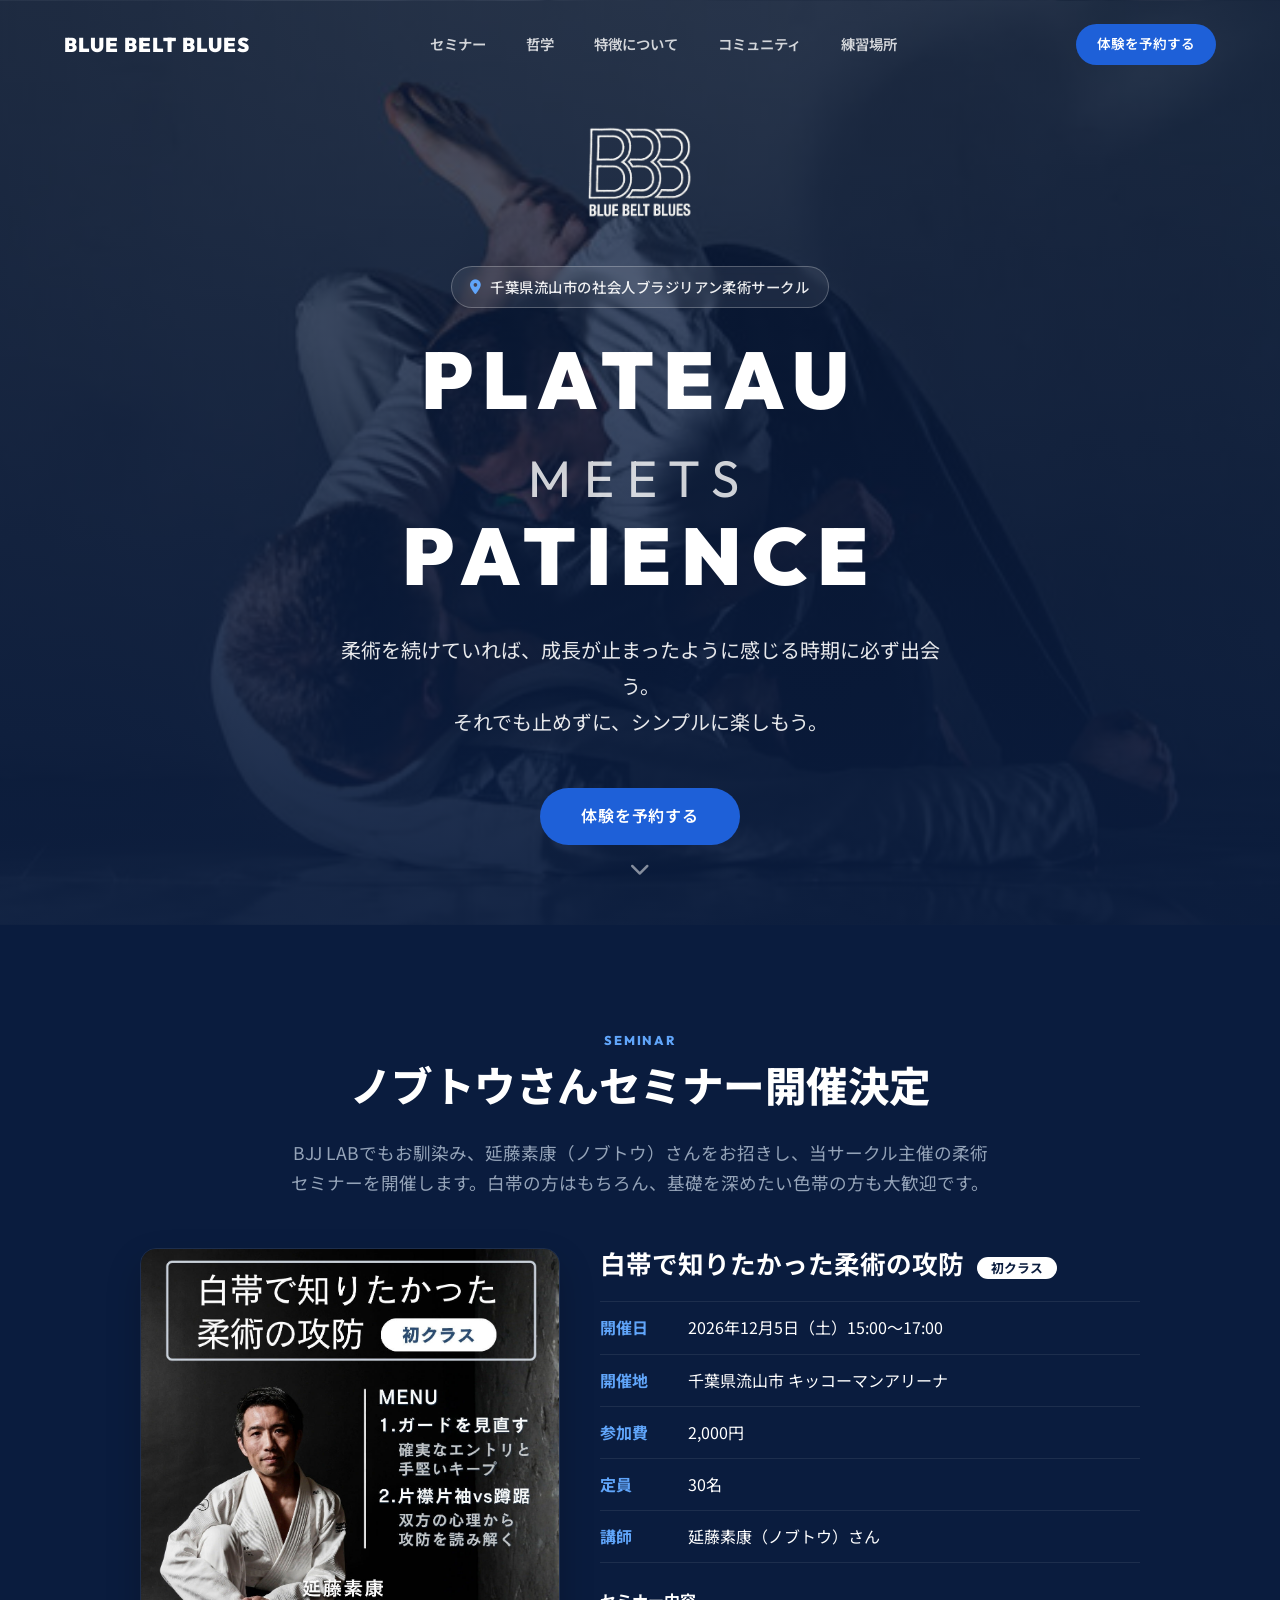
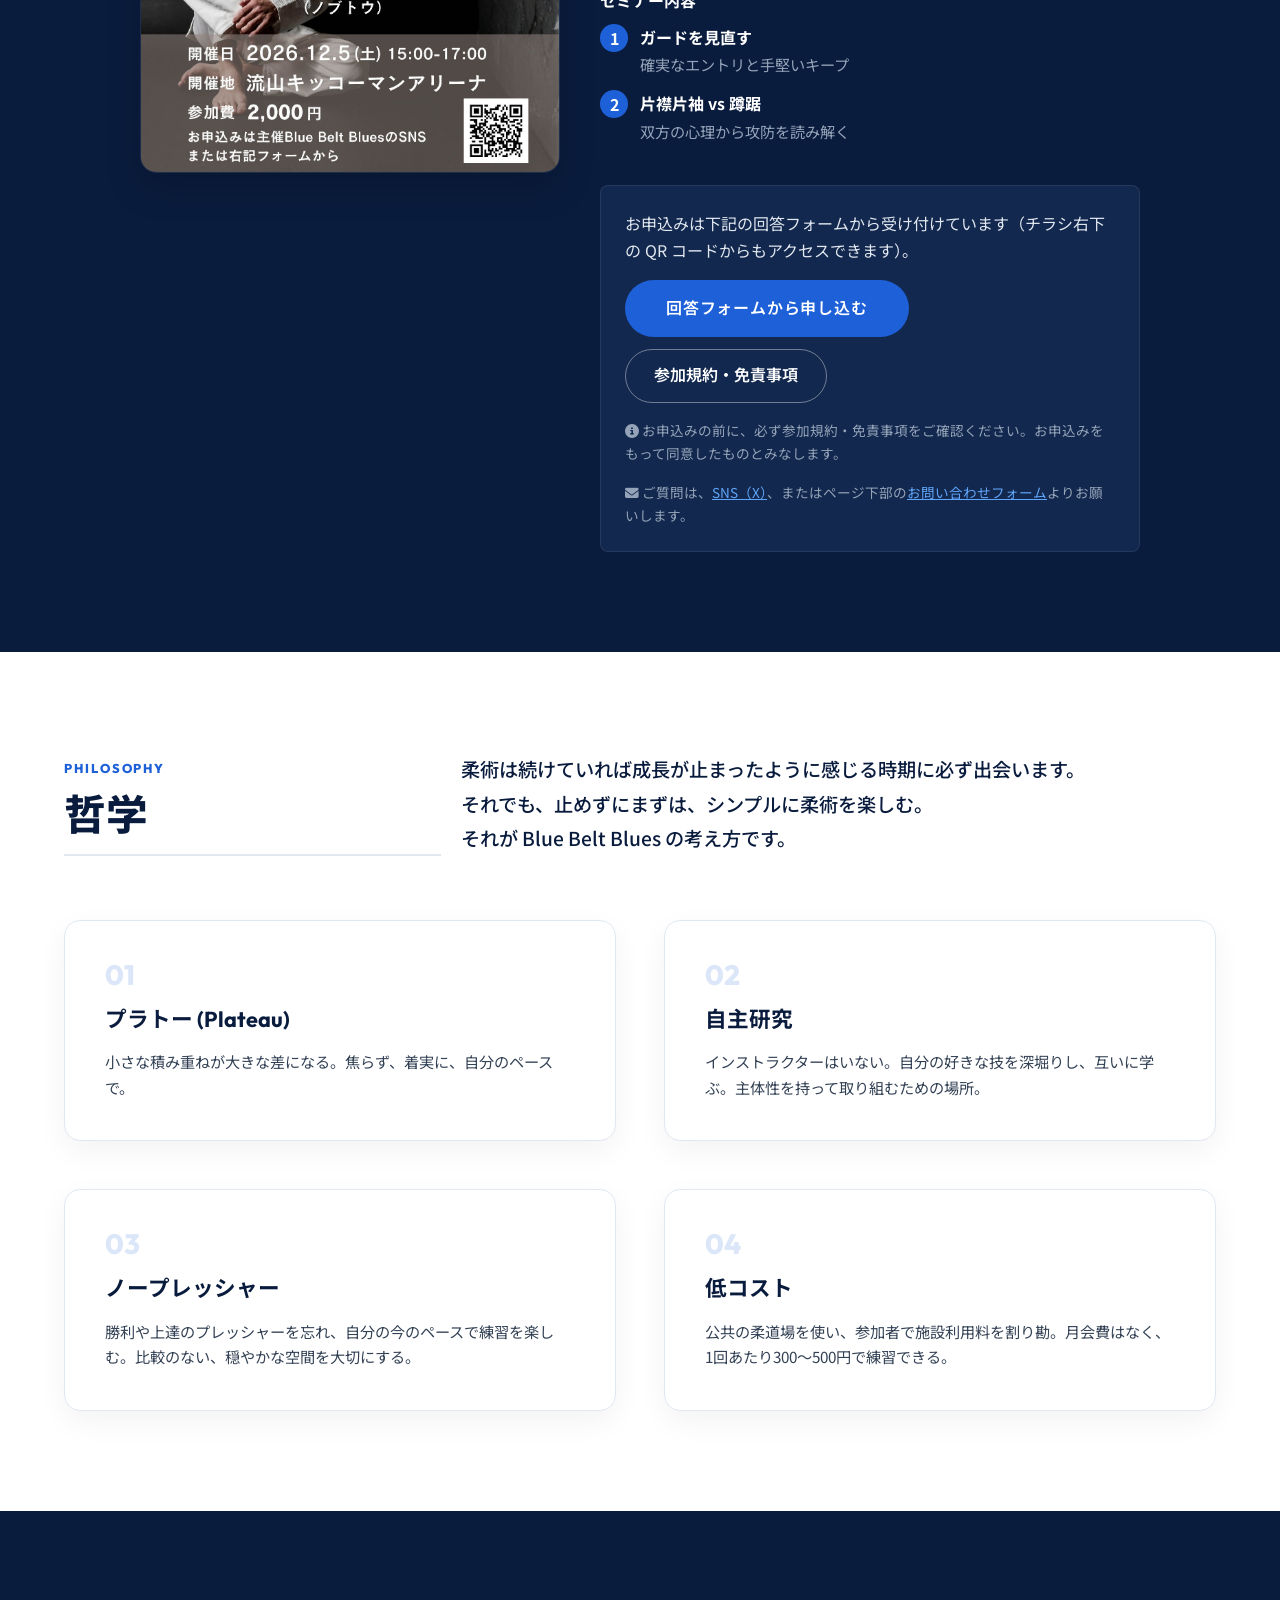
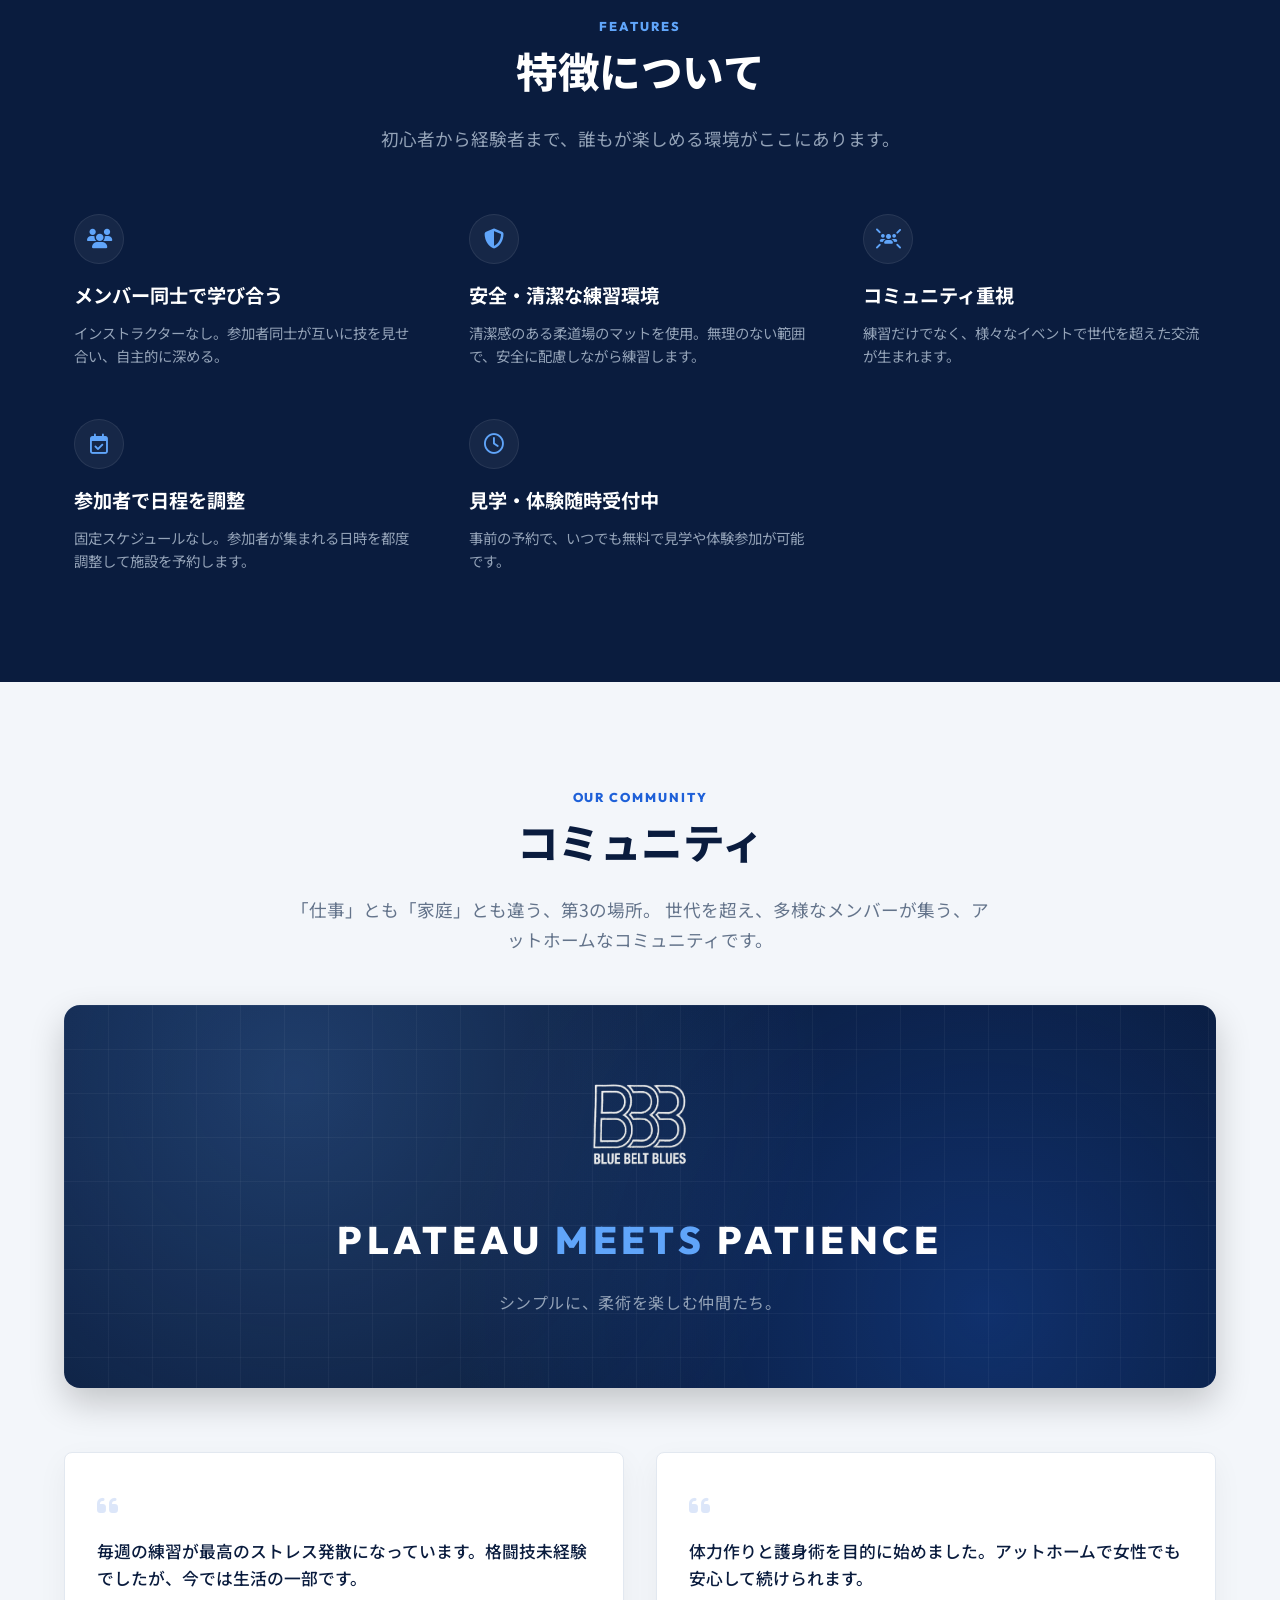
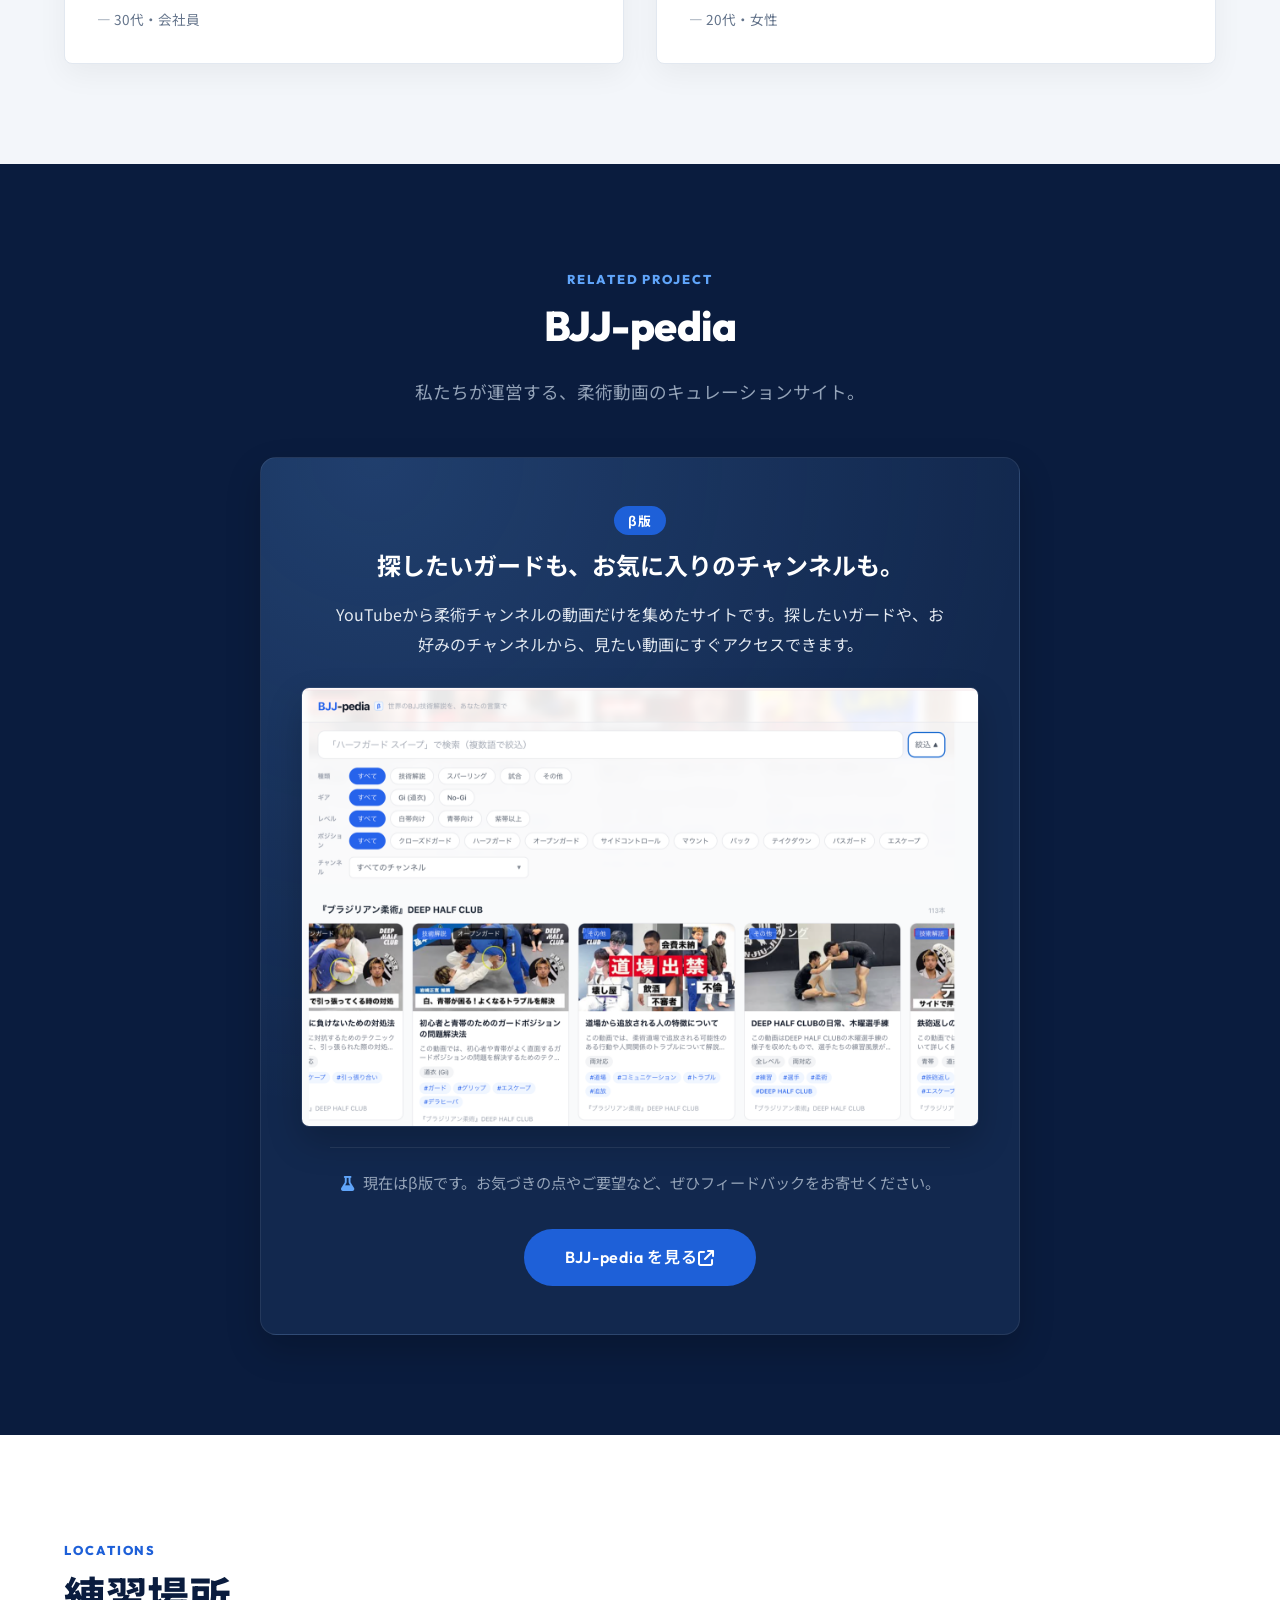
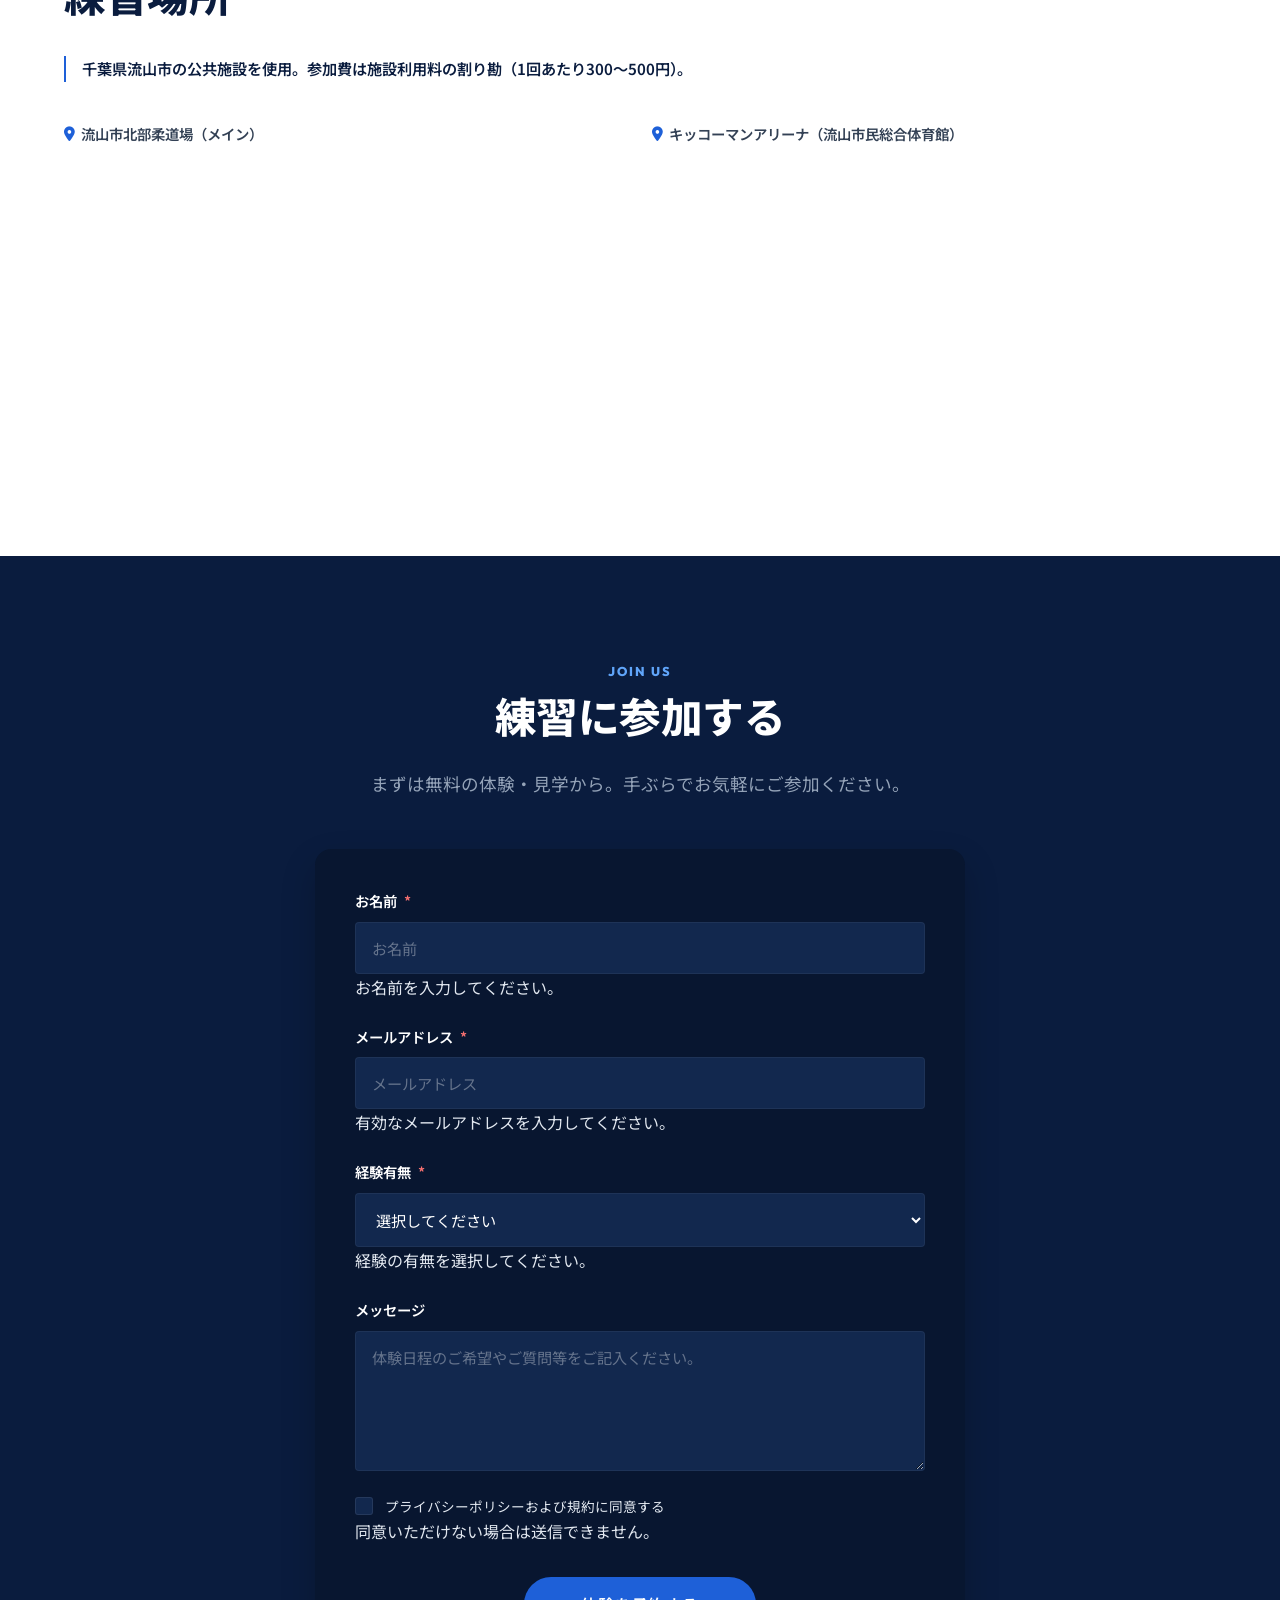
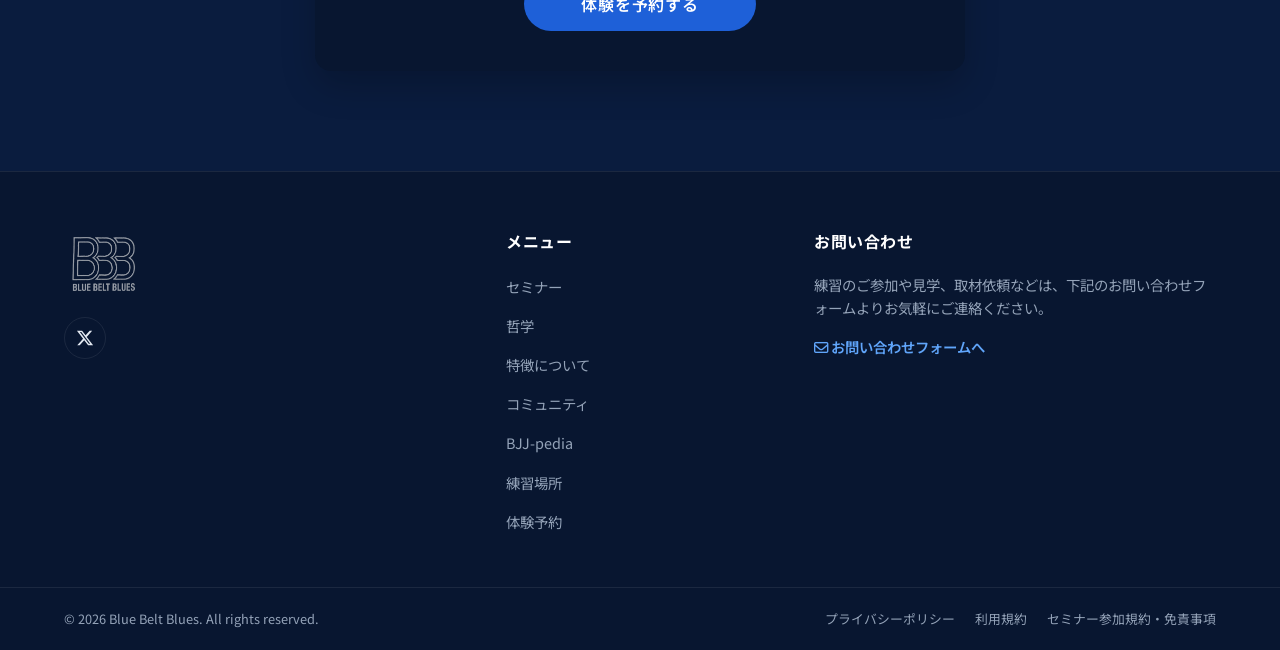
==== commit f44784d2: "Add Dec 5 seminar section and waiver page Co-Authored-By: Claude Sonnet 5.5 <noreply@anthropic.com>" ====
--- a/index.html
+++ b/index.html
@@ -5,7 +5,7 @@
         <meta name="viewport" content="width=device-width, initial-scale=1.0" />
         <meta
             name="description"
-            content="社会人向けブラジリアン柔術サークル『Blue Belt Blues（ブルーベルトブルース）』公式サイト。シンプルに柔術を楽しむ。初心者歓迎、千葉県流山市で活動中。"
+            content="千葉県流山市を中心に活動する社会人ブラジリアン柔術（BJJ）サークル『Blue Belt Blues（ブルーベルトブルース）』公式サイト。流山市の公共施設で練習、初心者歓迎・月会費なし。見学・体験随時受付中。"
         />
         <meta
             name="keywords"
@@ -17,11 +17,11 @@
         <meta property="og:url" content="https://blue-belt-blues.jp/" />
         <meta
             property="og:title"
-            content="Blue Belt Blues | 社会人ブラジリアン柔術サークル"
+            content="流山の社会人ブラジリアン柔術サークル | Blue Belt Blues"
         />
         <meta
             property="og:description"
-            content="「PLATEAU MEETS PATIENCE」柔術を続けていれば、成長が止まったように感じる時期に必ず出会う。それでも止めずに、シンプルに楽しもう。Blue Belt Blues公式サイト。"
+            content="千葉県流山市を中心に活動する社会人ブラジリアン柔術サークル『Blue Belt Blues』公式サイト。初心者歓迎・月会費なしで、シンプルに柔術を楽しむ。見学・体験随時受付中。"
         />
         <meta property="og:image" content="images/og-image.jpg" />
 
@@ -29,15 +29,15 @@
         <meta property="twitter:card" content="summary_large_image" />
         <meta
             property="twitter:title"
-            content="Blue Belt Blues | 社会人ブラジリアン柔術サークル"
+            content="流山の社会人ブラジリアン柔術サークル | Blue Belt Blues"
         />
         <meta
             property="twitter:description"
-            content="「PLATEAU MEETS PATIENCE」柔術を続けていれば、成長が止まったように感じる時期に必ず出会う。それでも止めずに、シンプルに楽しもう。Blue Belt Blues公式サイト。"
+            content="千葉県流山市を中心に活動する社会人ブラジリアン柔術サークル『Blue Belt Blues』公式サイト。初心者歓迎・月会費なしで、シンプルに柔術を楽しむ。見学・体験随時受付中。"
         />
         <meta property="twitter:image" content="images/og-image.jpg" />
 
-        <title>Blue Belt Blues | 社会人ブラジリアン柔術サークル</title>
+        <title>流山の社会人ブラジリアン柔術サークル | Blue Belt Blues</title>
 
         <!-- Favicon -->
         <link rel="icon" href="images/favicon.ico" sizes="any">
@@ -60,6 +60,57 @@
 
         <!-- Stylesheets -->
         <link rel="stylesheet" href="styles.css" />
+
+        <!-- Structured Data (JSON-LD) for local SEO -->
+        <script type="application/ld+json">
+            {
+                "@context": "https://schema.org",
+                "@type": "SportsClub",
+                "name": "Blue Belt Blues（ブルーベルトブルース）",
+                "alternateName": "Blue Belt Blues",
+                "description": "千葉県流山市を中心に活動する社会人ブラジリアン柔術（BJJ）サークル。初心者歓迎・月会費なしで、シンプルに柔術を楽しむ。見学・体験随時受付中。",
+                "url": "https://blue-belt-blues.jp/",
+                "logo": "https://blue-belt-blues.jp/images/logo.png",
+                "image": "https://blue-belt-blues.jp/images/og-image.jpg",
+                "sport": "ブラジリアン柔術",
+                "areaServed": {
+                    "@type": "City",
+                    "name": "流山市"
+                },
+                "address": {
+                    "@type": "PostalAddress",
+                    "addressCountry": "JP",
+                    "addressRegion": "千葉県",
+                    "addressLocality": "流山市"
+                },
+                "location": [
+                    {
+                        "@type": "Place",
+                        "name": "流山市北部柔道場",
+                        "address": {
+                            "@type": "PostalAddress",
+                            "addressCountry": "JP",
+                            "addressRegion": "千葉県",
+                            "addressLocality": "流山市",
+                            "streetAddress": "青田109-1"
+                        }
+                    },
+                    {
+                        "@type": "Place",
+                        "name": "キッコーマンアリーナ（流山市民総合体育館）",
+                        "address": {
+                            "@type": "PostalAddress",
+                            "addressCountry": "JP",
+                            "addressRegion": "千葉県",
+                            "addressLocality": "流山市",
+                            "streetAddress": "野々下1丁目40-1"
+                        }
+                    }
+                ],
+                "priceRange": "¥300〜¥500",
+                "sameAs": ["https://x.com/Blue_Belt_Blues"]
+            }
+        </script>
     </head>
     <body>
         <!-- Navigation Bar -->
@@ -69,6 +120,7 @@
                     <span class="logo-accent">BLUE BELT BLUES</span>
                 </a>
                 <nav class="nav-links" id="main-nav">
+                    <a href="#seminar" class="nav-link">セミナー</a>
                     <a href="#philosophy" class="nav-link">哲学</a>
                     <a href="#features" class="nav-link">特徴について</a>
                     <a href="#community" class="nav-link">コミュニティ</a>
@@ -140,6 +192,92 @@
                     >
                         <i class="fa-solid fa-chevron-down"></i>
                     </a>
+                </div>
+            </section>
+
+            <!-- Seminar Section (セミナー告知) -->
+            <section id="seminar" class="seminar-section section-padding dark-bg">
+                <div class="container">
+                    <div class="section-header text-center scroll-reveal">
+                        <span class="section-tag">SEMINAR</span>
+                        <h2 class="section-title">ノブトウさんセミナー開催決定</h2>
+                        <p class="section-subtitle">
+                            BJJ LABでもお馴染み、延藤素康（ノブトウ）さんをお招きし、当サークル主催の柔術セミナーを開催します。白帯の方はもちろん、基礎を深めたい色帯の方も大歓迎です。
+                        </p>
+                    </div>
+
+                    <div class="seminar-grid scroll-reveal-up">
+                        <a
+                            href="images/seminar-20261205.jpg"
+                            class="seminar-flyer-link"
+                            target="_blank"
+                            rel="noopener noreferrer"
+                            aria-label="セミナーのチラシ画像を大きく表示"
+                        >
+                            <img
+                                src="images/seminar-20261205.jpg"
+                                alt="セミナーチラシ『白帯で知りたかった柔術の攻防（初クラス）』講師：延藤素康（ノブトウ）。2026年12月5日(土) 15:00-17:00、流山キッコーマンアリーナ、参加費2,000円。"
+                                class="seminar-flyer"
+                                loading="lazy"
+                            />
+                        </a>
+
+                        <div class="seminar-details">
+                            <h3>白帯で知りたかった柔術の攻防 <span class="seminar-badge">初クラス</span></h3>
+
+                            <dl class="seminar-info">
+                                <div><dt>開催日</dt><dd>2026年12月5日（土）15:00〜17:00</dd></div>
+                                <div><dt>開催地</dt><dd>千葉県流山市 キッコーマンアリーナ</dd></div>
+                                <div><dt>参加費</dt><dd>2,000円</dd></div>
+                                <div><dt>定員</dt><dd>30名</dd></div>
+                                <div><dt>講師</dt><dd>延藤素康（ノブトウ）さん</dd></div>
+                            </dl>
+
+                            <h4 class="seminar-menu-title">セミナー内容</h4>
+                            <ol class="seminar-menu">
+                                <li>
+                                    <strong>ガードを見直す</strong>
+                                    <span>確実なエントリと手堅いキープ</span>
+                                </li>
+                                <li>
+                                    <strong>片襟片袖 vs 蹲踞</strong>
+                                    <span>双方の心理から攻防を読み解く</span>
+                                </li>
+                            </ol>
+
+                            <div class="seminar-apply">
+                                <p>
+                                    お申込みは下記の回答フォームから受け付けています（チラシ右下の QR コードからもアクセスできます）。
+                                </p>
+                                <div class="seminar-actions">
+                                    <a
+                                        href="https://forms.gle/3UHa1WFJM2o6hTry8"
+                                        class="btn btn-primary btn-large"
+                                        target="_blank"
+                                        rel="noopener noreferrer"
+                                    >
+                                        回答フォームから申し込む
+                                    </a>
+                                    <a
+                                        href="seminar-waiver.html"
+                                        class="btn btn-outline-light"
+                                        target="_blank"
+                                        rel="noopener"
+                                    >
+                                        参加規約・免責事項
+                                    </a>
+                                </div>
+                                <p class="seminar-waiver-note">
+                                    <i class="fa-solid fa-circle-info"></i>
+                                    お申込みの前に、必ず参加規約・免責事項をご確認ください。お申込みをもって同意したものとみなします。
+                                </p>
+                                <p class="seminar-waiver-note">
+                                    <i class="fa-solid fa-envelope"></i>
+                                    ご質問は、<a href="https://x.com/Blue_Belt_Blues" target="_blank" rel="noopener noreferrer">SNS（X）</a>、またはページ下部の<a href="#contact">お問い合わせフォーム</a>よりお願いします。
+                                </p>
+                            </div>
+                        </div>
+                    </div>
                 </div>
             </section>
 
@@ -673,6 +811,7 @@
                 <div class="footer-nav">
                     <h4>メニュー</h4>
                     <ul>
+                        <li><a href="#seminar">セミナー</a></li>
                         <li><a href="#philosophy">哲学</a></li>
                         <li><a href="#features">特徴について</a></li>
                         <li><a href="#community">コミュニティ</a></li>
@@ -704,6 +843,7 @@
                     <div class="bottom-links">
                         <a href="#">プライバシーポリシー</a>
                         <a href="#">利用規約</a>
+                        <a href="seminar-waiver.html">セミナー参加規約・免責事項</a>
                     </div>
                 </div>
             </div>
--- a/styles.css
+++ b/styles.css
@@ -1329,3 +1329,222 @@
 .modal-body button {
   width: 120px;
 }
+
+/* --- Seminar Section --- */
+.seminar-grid {
+  display: grid;
+  gap: 40px;
+  align-items: start;
+  max-width: 1000px;
+  margin: 0 auto;
+}
+
+@media (min-width: 900px) {
+  .seminar-grid {
+    grid-template-columns: minmax(0, 420px) minmax(0, 1fr);
+  }
+}
+
+.seminar-flyer-link {
+  display: block;
+  border-radius: var(--radius-lg);
+  overflow: hidden;
+  box-shadow: var(--shadow-card-dark);
+  border: 1px solid var(--border-dark);
+  max-width: 460px;
+  margin: 0 auto;
+}
+
+.seminar-flyer {
+  display: block;
+  width: 100%;
+  height: auto;
+}
+
+.seminar-details h3 {
+  font-size: 1.6rem;
+  margin-bottom: 20px;
+}
+
+.seminar-badge {
+  display: inline-block;
+  vertical-align: middle;
+  margin-left: 8px;
+  padding: 3px 14px;
+  border-radius: var(--radius-round);
+  background: #ffffff;
+  color: var(--bg-dark-blue);
+  font-size: 0.8rem;
+  font-weight: 700;
+}
+
+.seminar-info {
+  margin-bottom: 28px;
+  border-top: 1px solid var(--border-dark);
+}
+
+.seminar-info > div {
+  display: flex;
+  gap: 16px;
+  padding: 12px 0;
+  border-bottom: 1px solid var(--border-dark);
+}
+
+.seminar-info dt {
+  flex: 0 0 4.5em;
+  color: var(--accent-blue-light);
+  font-weight: 700;
+}
+
+.seminar-info dd {
+  color: var(--text-dark-primary);
+}
+
+.seminar-menu-title {
+  margin-bottom: 12px;
+}
+
+.seminar-menu {
+  list-style: none;
+  counter-reset: seminar;
+  margin-bottom: 16px;
+}
+
+.seminar-menu li {
+  counter-increment: seminar;
+  position: relative;
+  padding: 0 0 12px 40px;
+}
+
+.seminar-menu li::before {
+  content: counter(seminar);
+  position: absolute;
+  left: 0;
+  top: 0;
+  width: 28px;
+  height: 28px;
+  border-radius: 50%;
+  background: var(--accent-blue);
+  color: #ffffff;
+  font-weight: 700;
+  text-align: center;
+  line-height: 28px;
+}
+
+.seminar-menu strong {
+  display: block;
+  color: var(--text-dark-primary);
+}
+
+.seminar-menu span {
+  color: var(--text-dark-muted);
+  font-size: 0.95rem;
+}
+
+.seminar-note {
+  color: var(--text-dark-muted);
+  font-size: 0.95rem;
+}
+
+.seminar-apply {
+  margin-top: 28px;
+  padding: 24px;
+  border-radius: var(--radius-md);
+  background: var(--bg-dark-input);
+  border: 1px solid var(--border-dark);
+}
+
+.seminar-actions {
+  display: flex;
+  flex-wrap: wrap;
+  gap: 12px;
+  margin-top: 16px;
+}
+
+.btn-outline-light {
+  border-color: rgba(255, 255, 255, 0.4);
+  color: #ffffff;
+  background: transparent;
+}
+
+.btn-outline-light:hover {
+  background: rgba(255, 255, 255, 0.1);
+  transform: translateY(-2px);
+}
+
+.seminar-waiver-note {
+  margin-top: 16px;
+  font-size: 0.85rem;
+  color: var(--text-dark-muted);
+}
+
+/* --- Seminar Waiver Page --- */
+.waiver-page {
+  background: var(--bg-light-alt);
+  color: var(--text-light-secondary);
+  font-family: var(--font-body);
+  line-height: 1.9;
+}
+
+.waiver-header {
+  background: var(--bg-dark-blue);
+  padding: 20px 0;
+}
+
+.waiver-header a {
+  color: #ffffff;
+  font-family: var(--font-heading);
+  font-weight: 800;
+  letter-spacing: 0.1em;
+}
+
+.waiver-main {
+  padding: 48px 0 80px;
+}
+
+.waiver-doc {
+  background: #ffffff;
+  border-radius: var(--radius-lg);
+  box-shadow: var(--shadow-card);
+  padding: 40px 28px;
+}
+
+@media (min-width: 768px) {
+  .waiver-doc {
+    padding: 56px;
+  }
+}
+
+.waiver-doc h1 {
+  font-size: 1.5rem;
+  line-height: 1.5;
+  color: var(--text-light-primary);
+  margin-bottom: 24px;
+}
+
+.waiver-doc h2 {
+  font-size: 1.05rem;
+  color: var(--text-light-primary);
+  margin: 32px 0 8px;
+  padding-left: 12px;
+  border-left: 4px solid var(--accent-blue);
+}
+
+.waiver-doc ul,
+.waiver-doc ol {
+  padding-left: 1.4em;
+}
+
+.waiver-doc li {
+  margin-bottom: 4px;
+}
+
+.waiver-back {
+  margin-top: 40px;
+  text-align: center;
+}
+
+.seminar-waiver-note a {
+  color: var(--accent-blue-light);
+  text-decoration: underline;
+}
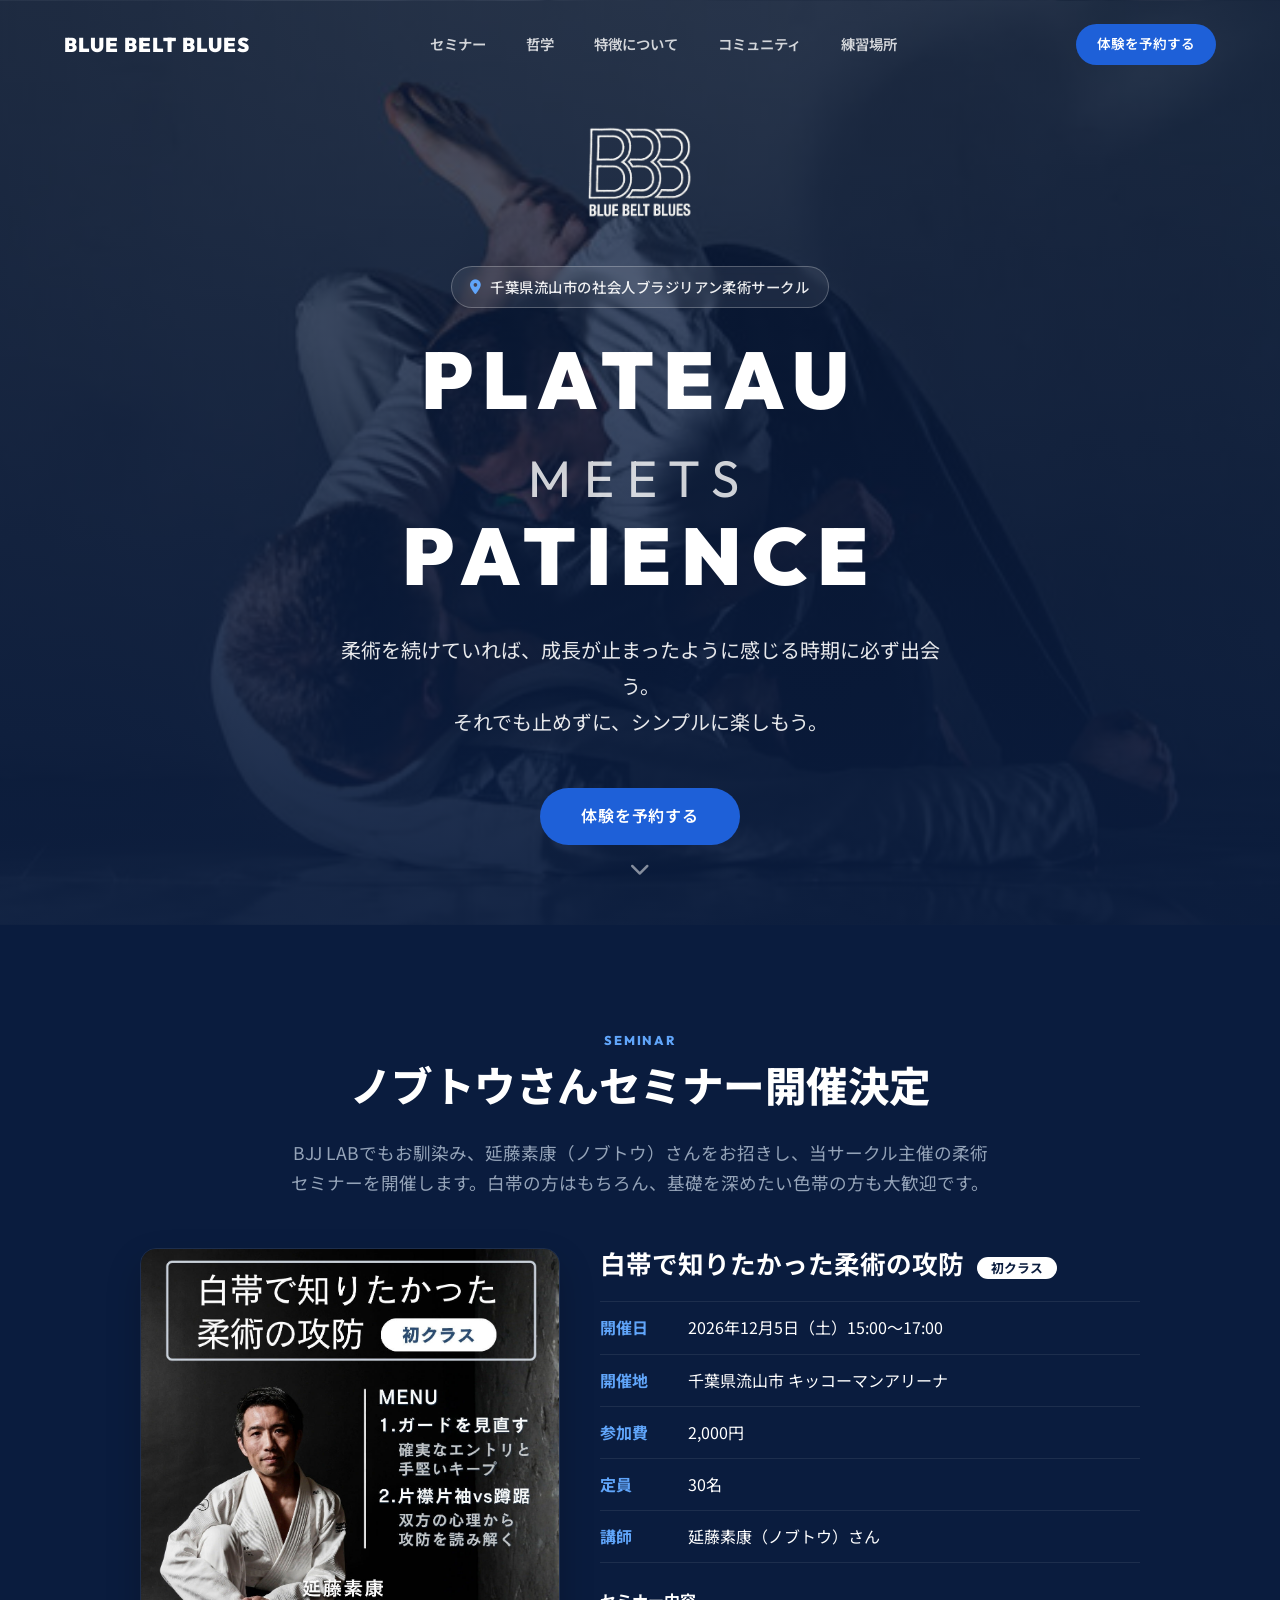
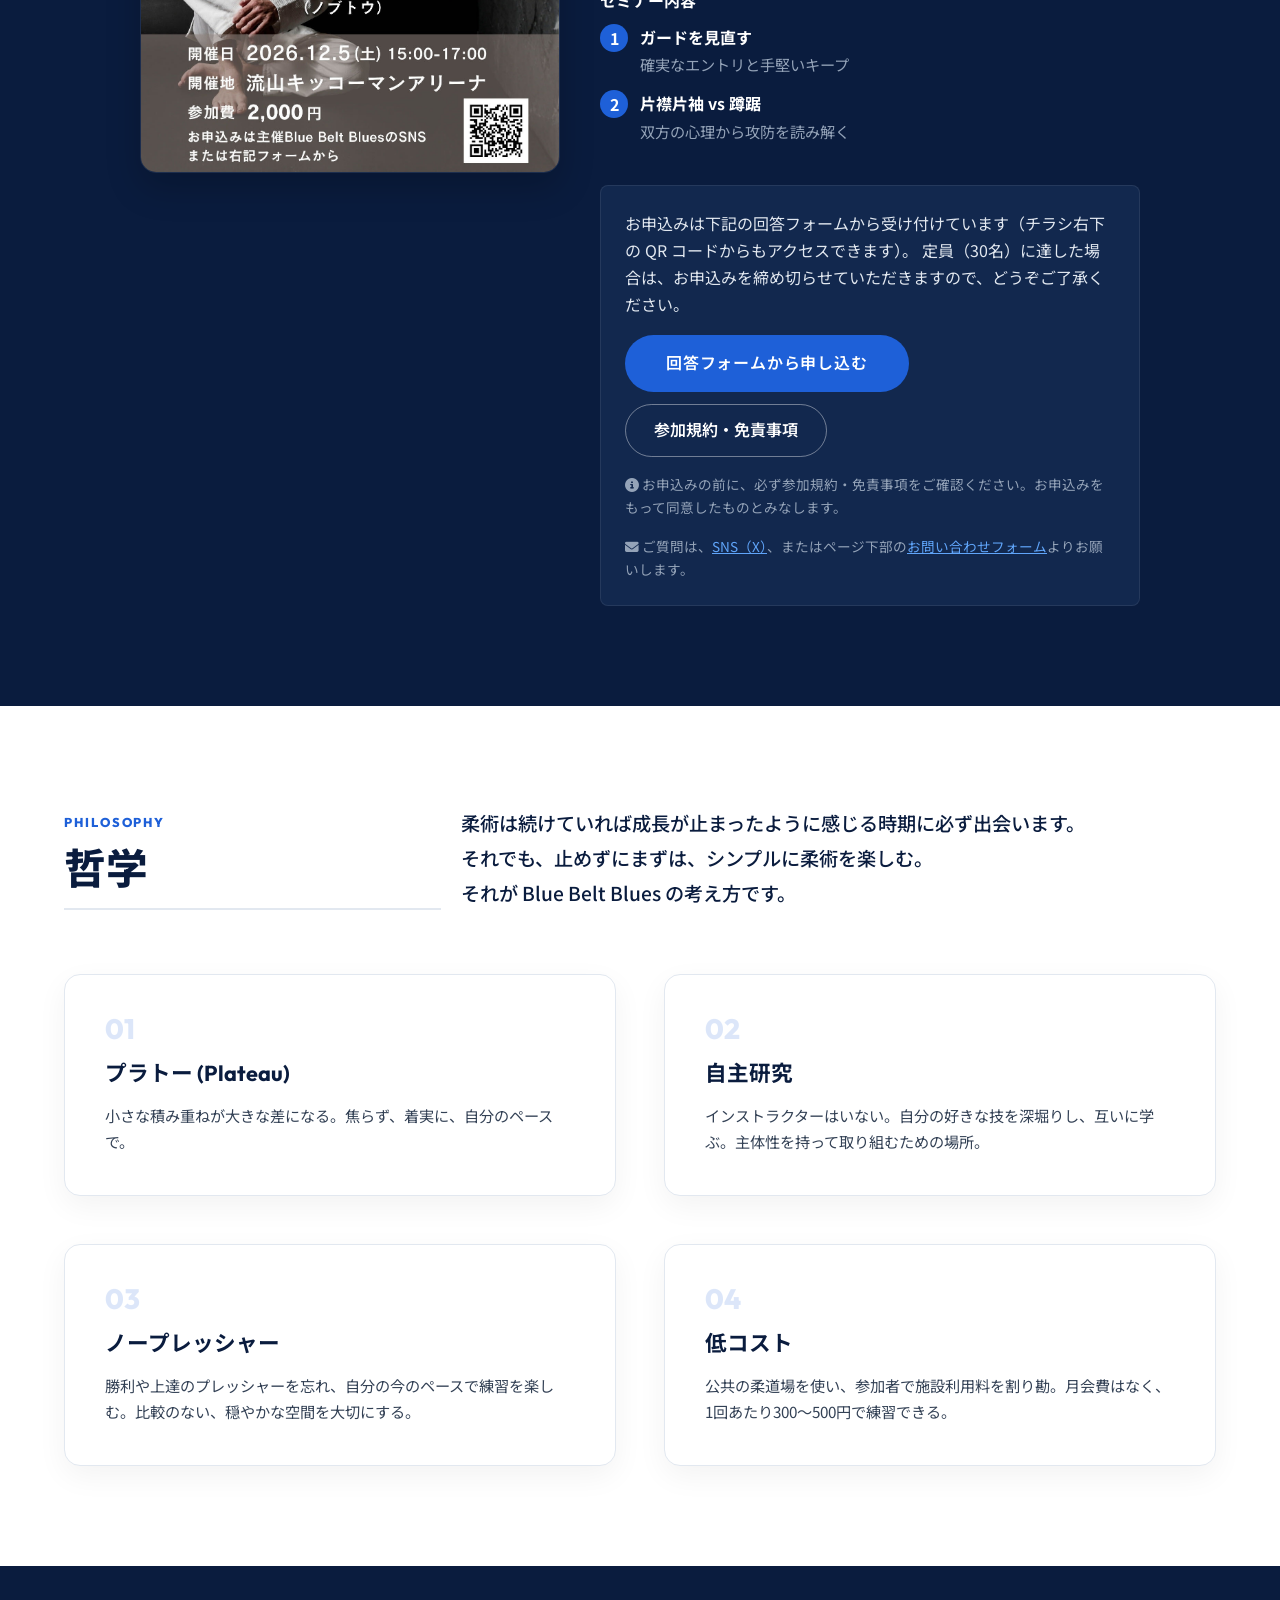
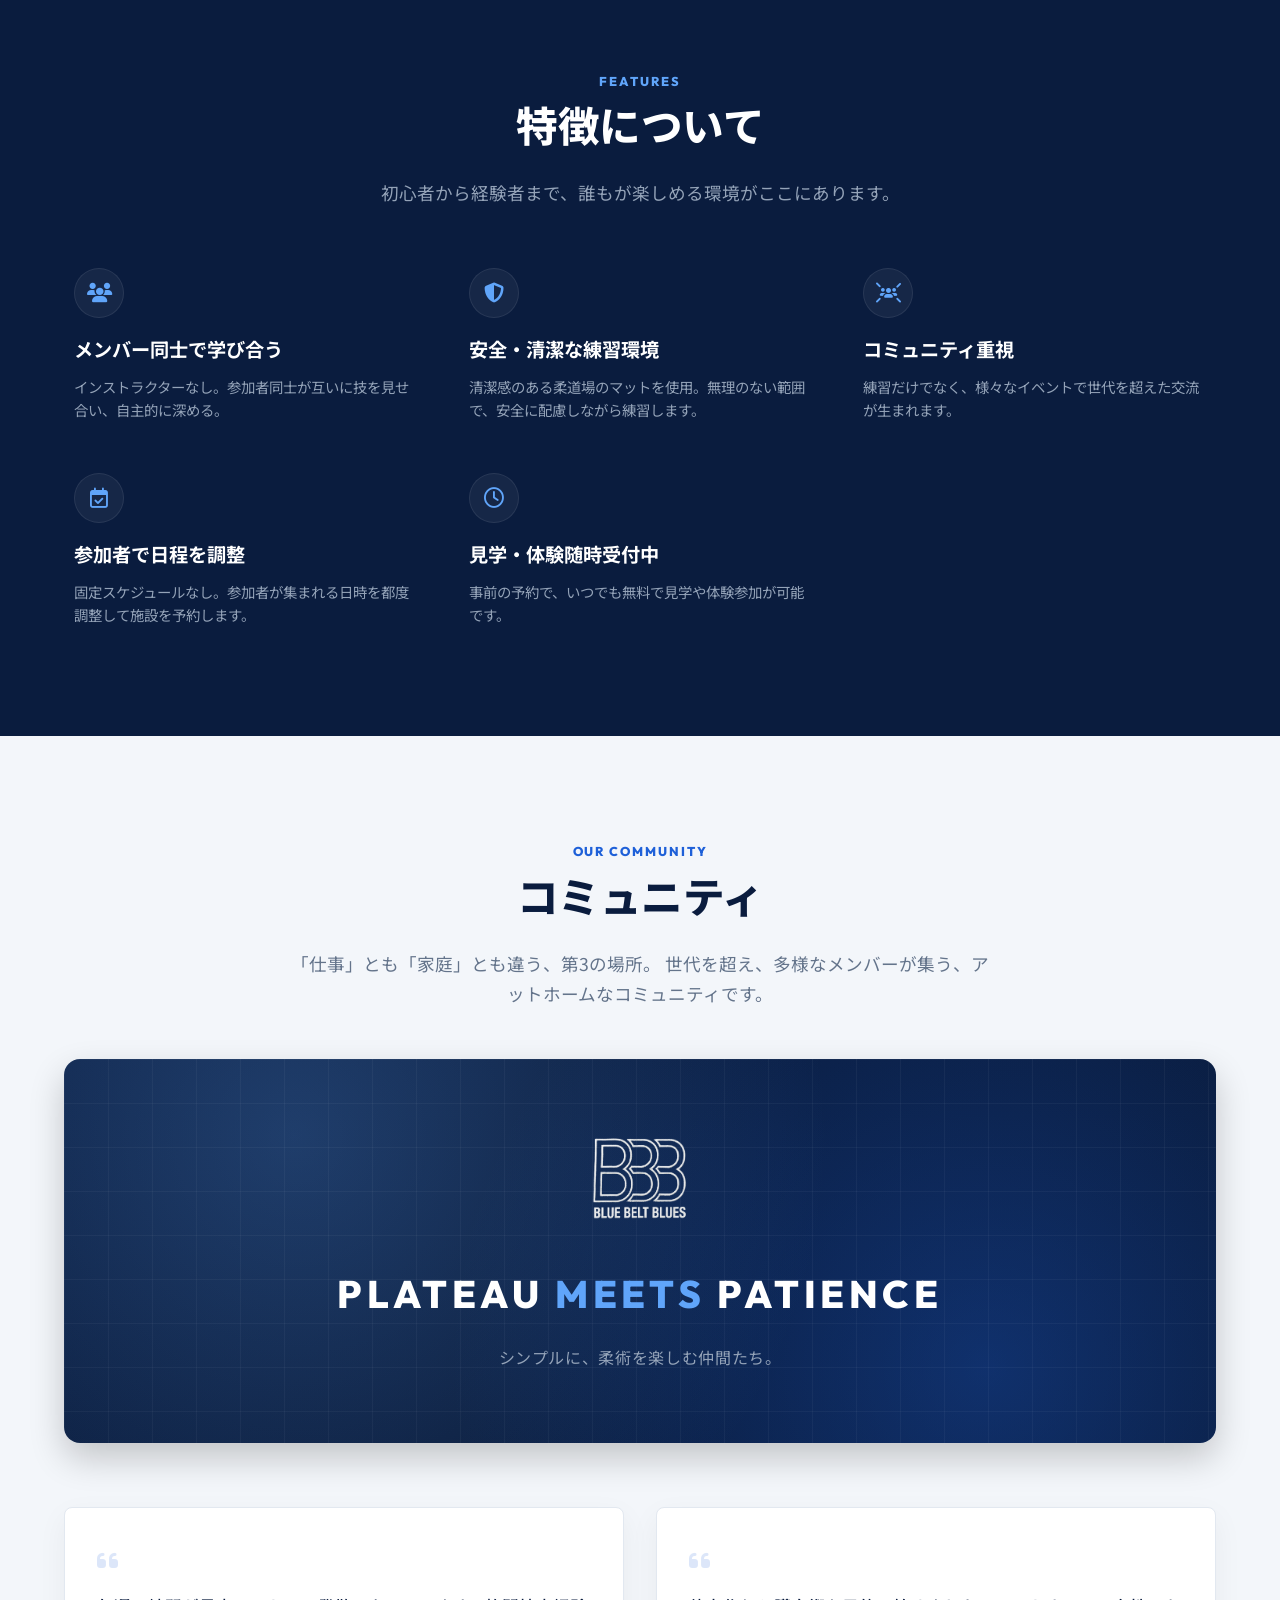
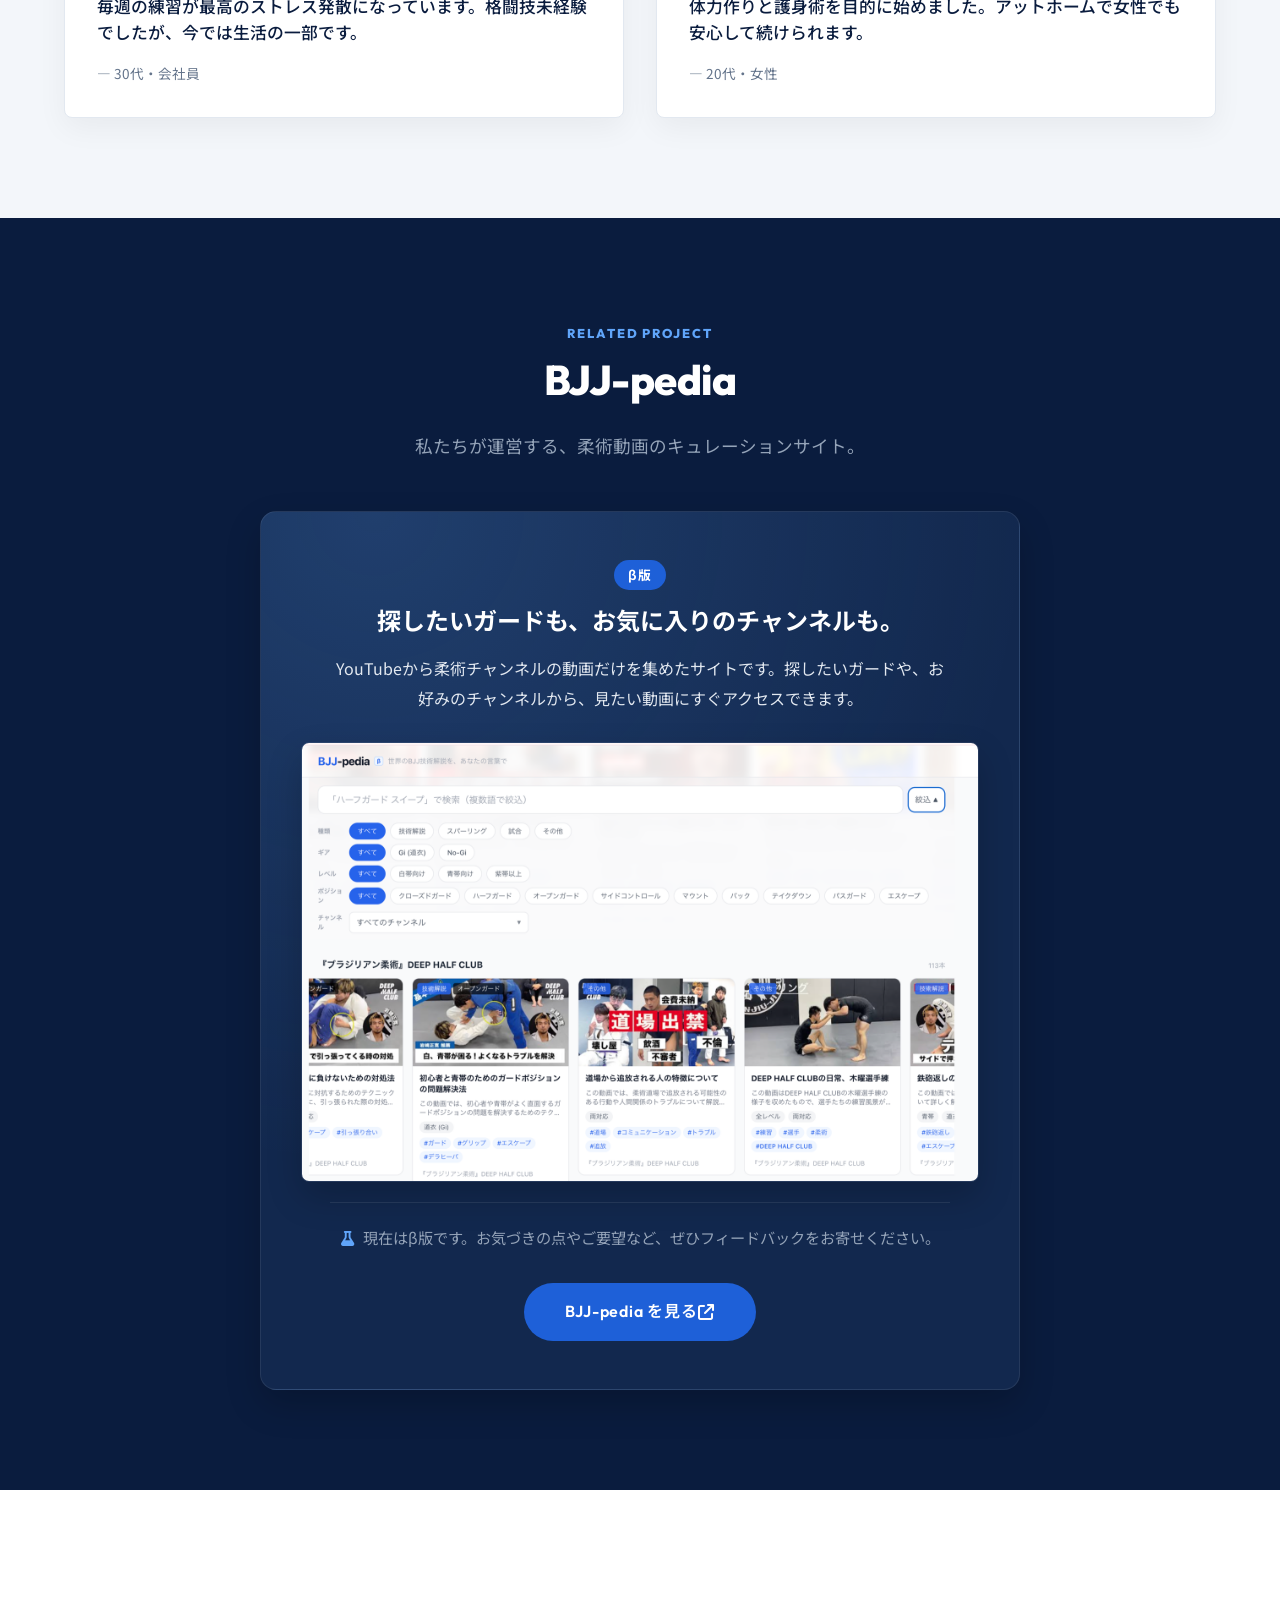
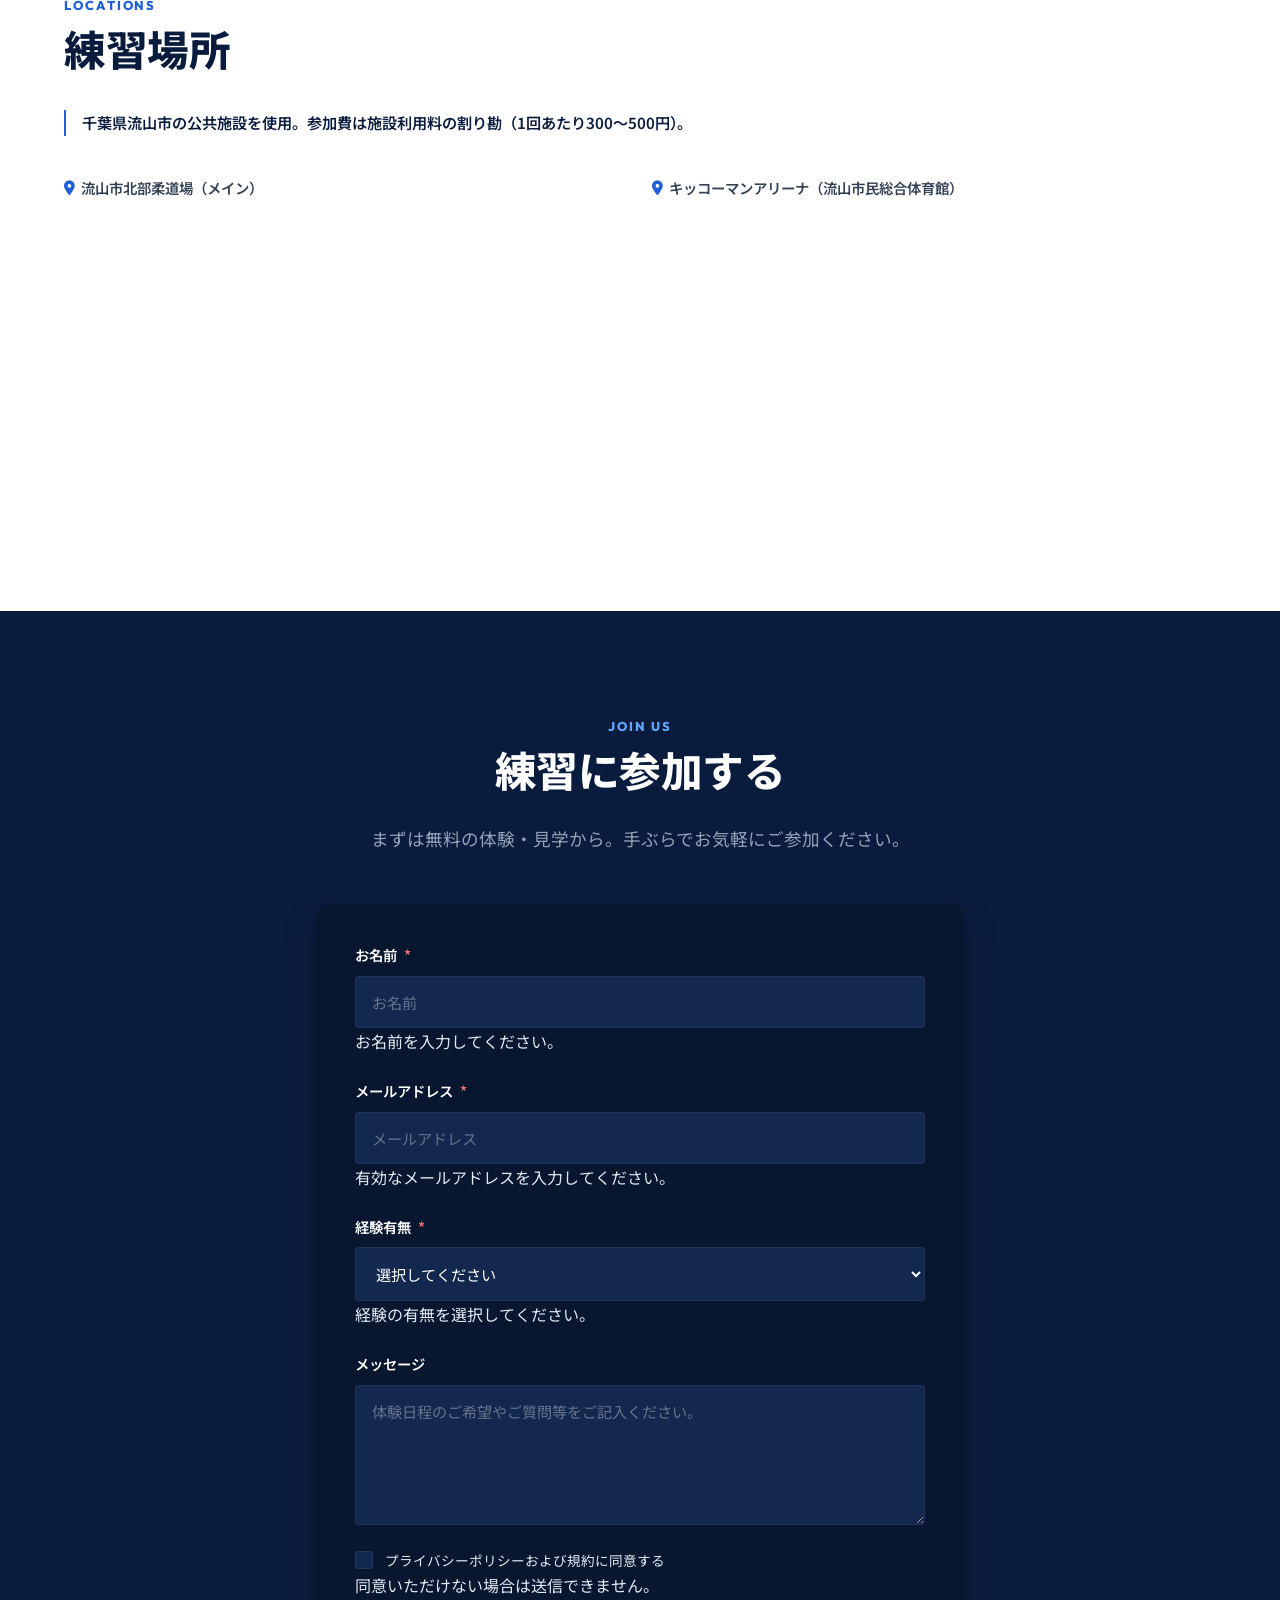
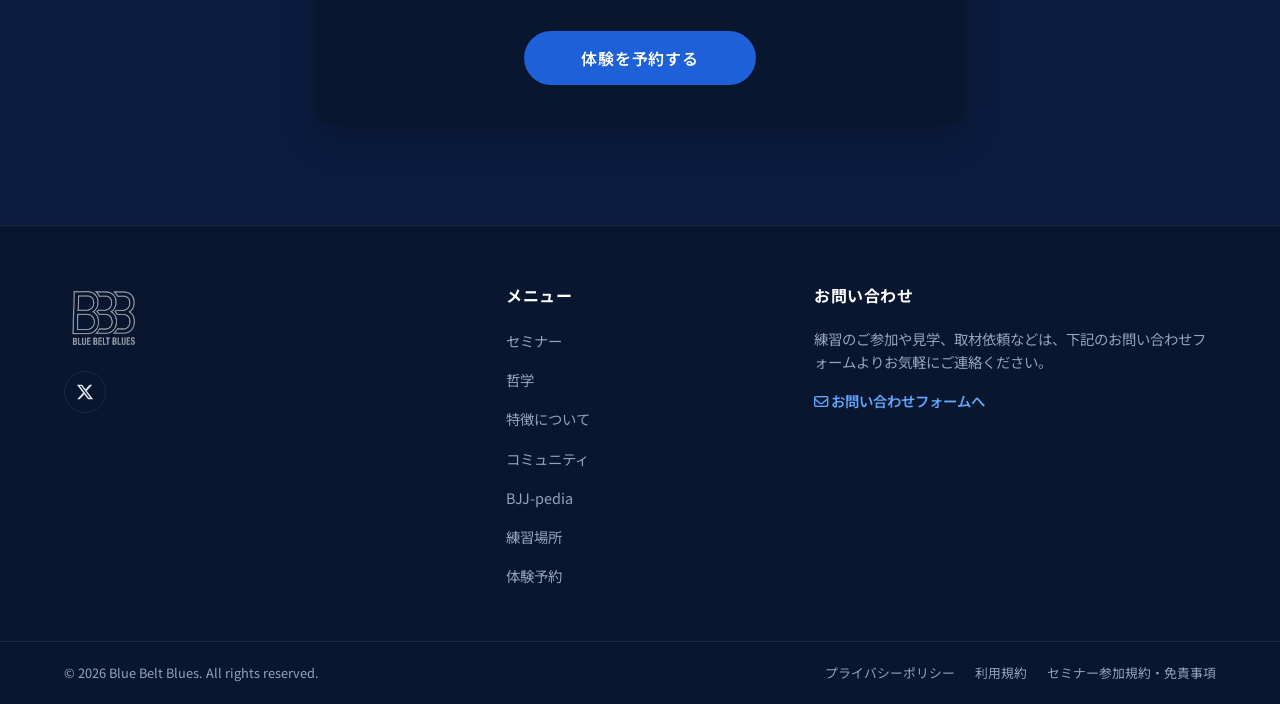
==== commit b39ac615: "Add seminar capacity notice Co-Authored-By: Claude Sonnet 5.5 <noreply@anthropic.com>" ====
--- a/index.html
+++ b/index.html
@@ -248,6 +248,7 @@
                             <div class="seminar-apply">
                                 <p>
                                     お申込みは下記の回答フォームから受け付けています（チラシ右下の QR コードからもアクセスできます）。
+                                    定員（30名）に達した場合は、お申込みを締め切らせていただきますので、どうぞご了承ください。
                                 </p>
                                 <div class="seminar-actions">
                                     <a
